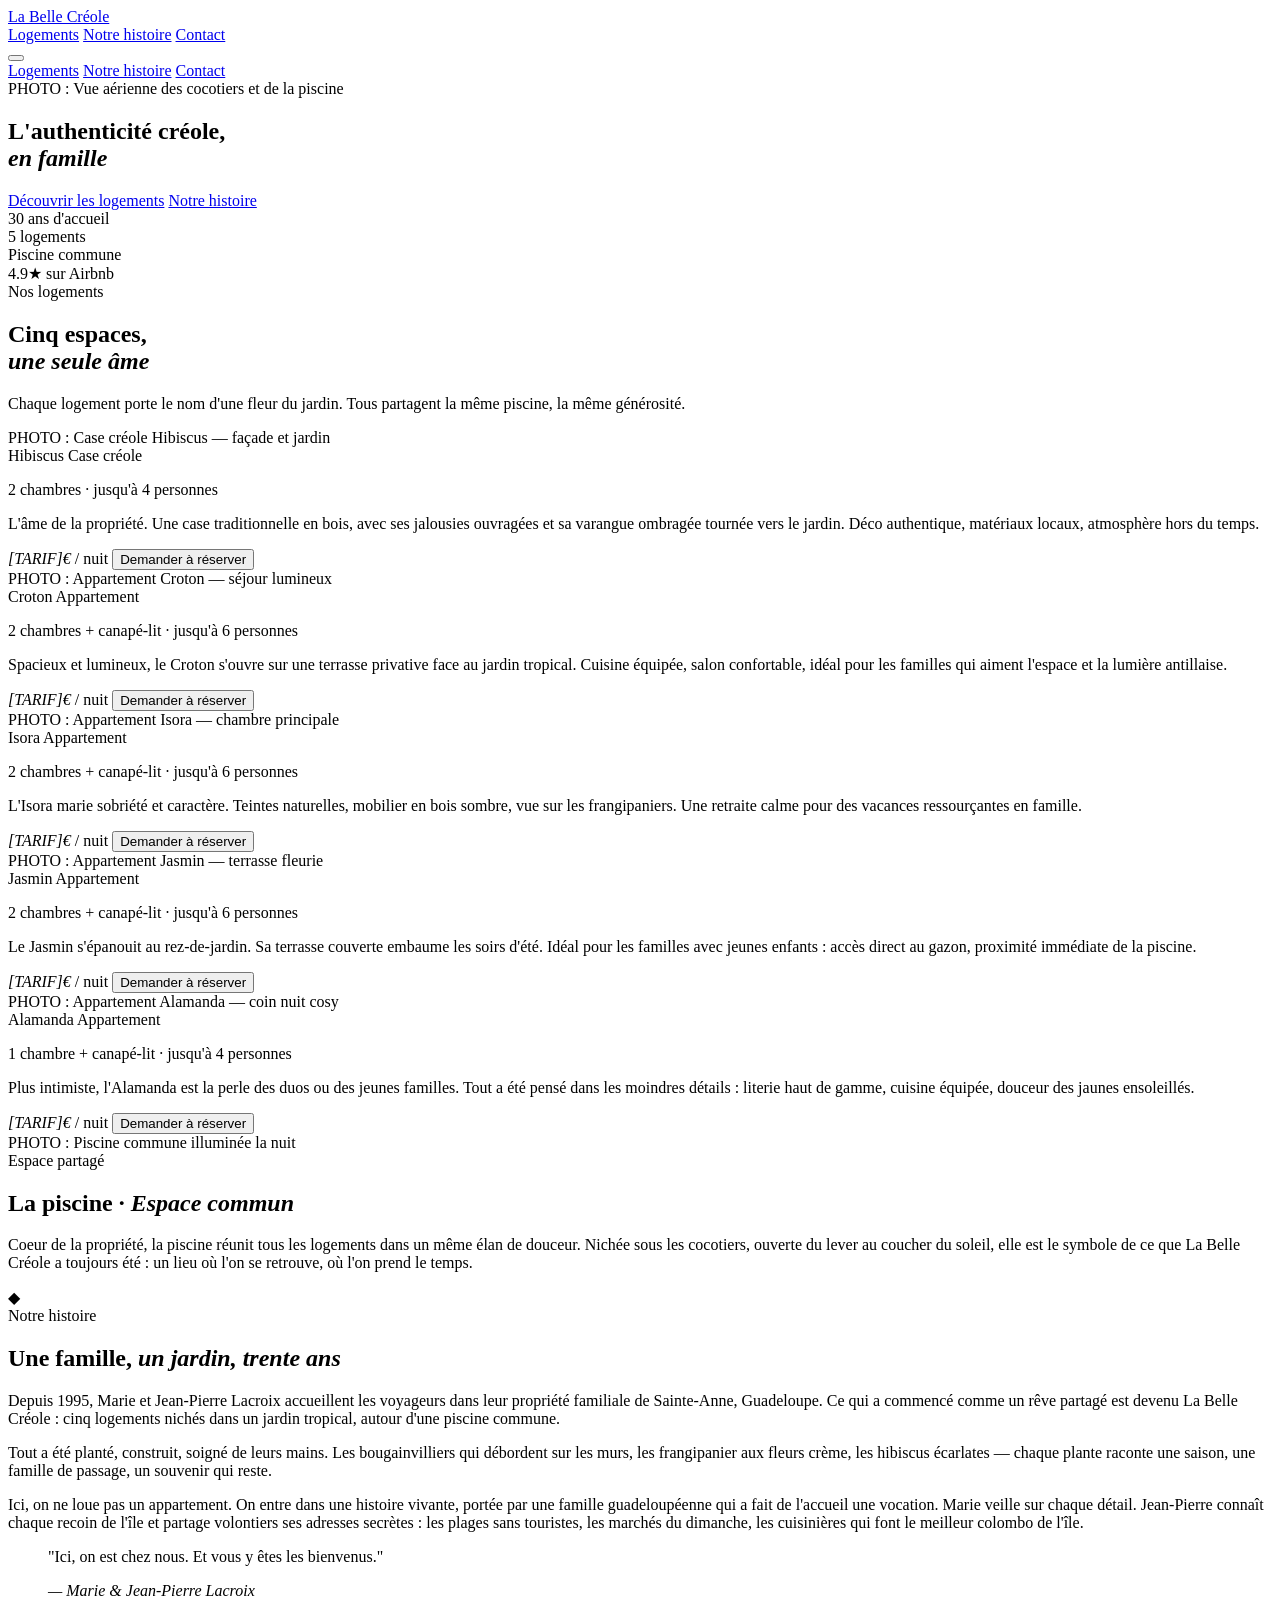
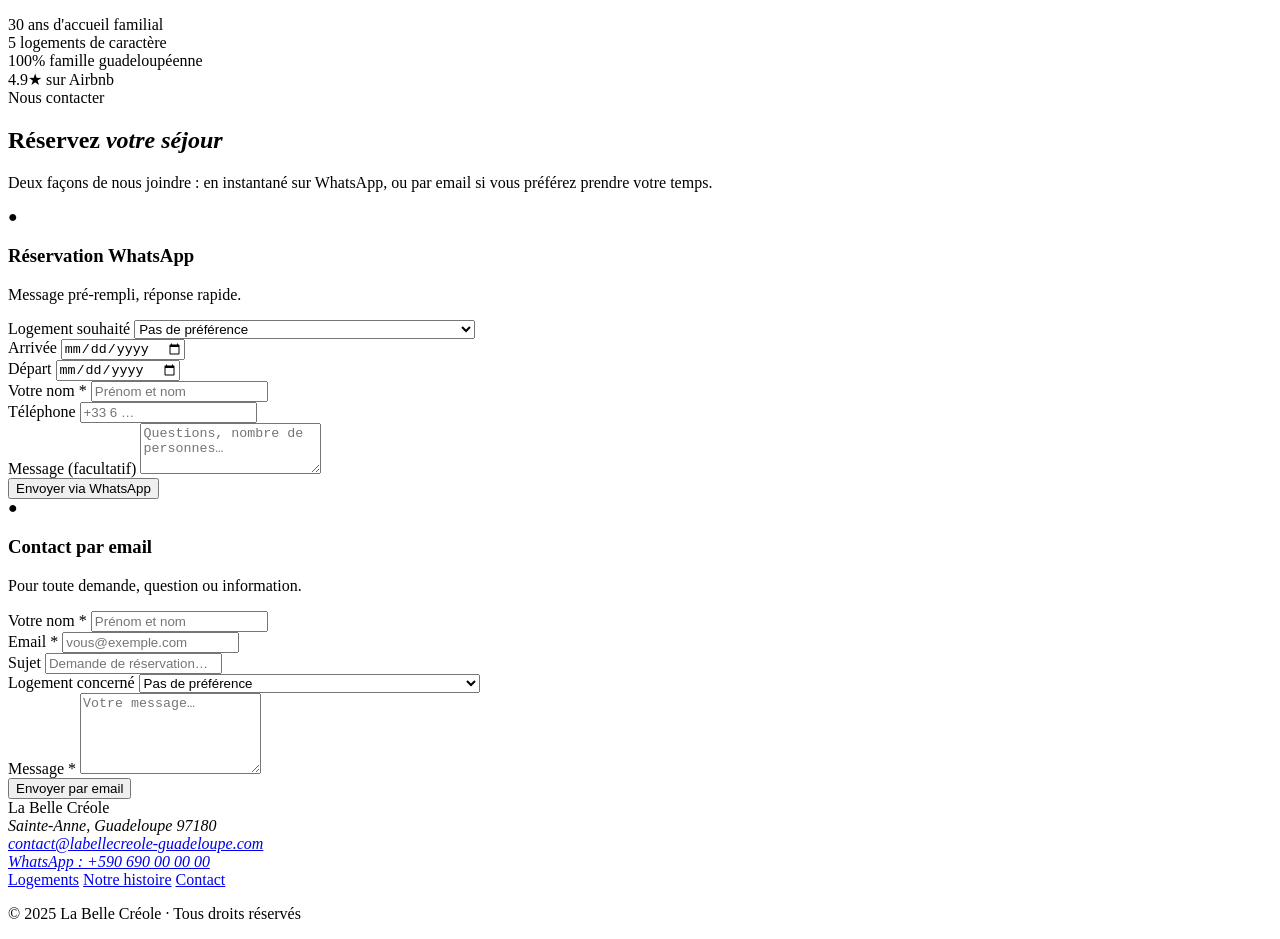
==== proposition-1/index.html @ 33514ba4 "Add base source files and proposition 1 (éditorial photo plein écran) Copies the original La Belle C" ====
<!DOCTYPE html>
<html lang="fr">
<head>
  <meta charset="UTF-8" />
  <meta name="viewport" content="width=device-width, initial-scale=1.0" />
  <title>La Belle Créole — Gîtes de charme à Sainte-Anne, Guadeloupe</title>
  <meta name="description" content="Cinq logements de caractère nichés dans un jardin tropical à Sainte-Anne, Guadeloupe. Piscine commune, accueil familial depuis 1995." />
  <link rel="stylesheet" href="style.css" />
</head>
<body>

  <!-- ═══════════════════════════════════════════
       NAV
  ═══════════════════════════════════════════ -->
  <header class="nav" role="banner">
    <a href="#" class="nav__logo" aria-label="La Belle Créole — Accueil">La Belle Créole</a>
    <nav class="nav__links" aria-label="Navigation principale">
      <a href="#logements">Logements</a>
      <a href="#histoire">Notre histoire</a>
      <a href="#contact">Contact</a>
    </nav>
    <button class="nav__burger" aria-label="Ouvrir le menu" aria-expanded="false" aria-controls="mobile-menu">
      <span></span>
      <span></span>
      <span></span>
    </button>
  </header>

  <div class="mobile-menu" id="mobile-menu" aria-hidden="true">
    <a href="#logements">Logements</a>
    <a href="#histoire">Notre histoire</a>
    <a href="#contact">Contact</a>
  </div>

  <main>

    <!-- ═══════════════════════════════════════════
         HERO
    ═══════════════════════════════════════════ -->
    <section class="hero" aria-label="Introduction">
      <div class="photo-placeholder hero__photo" data-photo="cocotiers-piscine-aerien">
        <span>PHOTO : Vue aérienne des cocotiers et de la piscine</span>
      </div>
      <div class="hero__overlay"></div>
      <div class="hero__content">
        <h1 class="hero__title">L'authenticité créole,<br><em>en famille</em></h1>
        <div class="hero__ctas">
          <a href="#logements" class="btn btn--primary">Découvrir les logements</a>
          <a href="#histoire" class="btn btn--ghost">Notre histoire</a>
        </div>
      </div>
    </section>

    <!-- ═══════════════════════════════════════════
         BANDEAU CHIFFRES
    ═══════════════════════════════════════════ -->
    <section class="bandeau reveal" aria-label="Chiffres clés">
      <div class="bandeau__item">
        <span class="bandeau__number">30 ans</span>
        <span class="bandeau__label">d'accueil</span>
      </div>
      <div class="bandeau__sep" aria-hidden="true"></div>
      <div class="bandeau__item">
        <span class="bandeau__number">5</span>
        <span class="bandeau__label">logements</span>
      </div>
      <div class="bandeau__sep" aria-hidden="true"></div>
      <div class="bandeau__item">
        <span class="bandeau__number">Piscine</span>
        <span class="bandeau__label">commune</span>
      </div>
      <div class="bandeau__sep" aria-hidden="true"></div>
      <div class="bandeau__item">
        <span class="bandeau__number">4.9★</span>
        <span class="bandeau__label">sur Airbnb</span>
      </div>
    </section>

    <!-- ═══════════════════════════════════════════
         LOGEMENTS
    ═══════════════════════════════════════════ -->
    <section id="logements" class="logements" aria-labelledby="logements-title">
      <div class="logements__header reveal">
        <span class="section-label">Nos logements</span>
        <h2 id="logements-title">Cinq espaces,<br><em>une seule âme</em></h2>
        <p class="logements__intro">Chaque logement porte le nom d'une fleur du jardin. Tous partagent la même piscine, la même générosité.</p>
      </div>

      <div class="logements__grid">

        <!-- Row 1 : 2 colonnes -->
        <article class="card card--hibiscus reveal" data-logement="Case créole « Hibiscus »">
          <div class="photo-placeholder card__photo" data-photo="case-creole-hibiscus-exterieur">
            <span>PHOTO : Case créole Hibiscus — façade et jardin</span>
          </div>
          <div class="card__body">
            <div class="card__meta">
              <span class="card__flower">Hibiscus</span>
              <span class="card__type">Case créole</span>
            </div>
            <p class="card__capacity">2 chambres · jusqu'à 4 personnes</p>
            <p class="card__desc">L'âme de la propriété. Une case traditionnelle en bois, avec ses jalousies ouvragées et sa varangue ombragée tournée vers le jardin. Déco authentique, matériaux locaux, atmosphère hors du temps.</p>
            <div class="card__footer">
              <span class="card__price"><em>[TARIF]€</em> / nuit</span>
              <button class="btn btn--accent" data-book="Case créole &laquo; Hibiscus &raquo;">Demander à réserver</button>
            </div>
          </div>
        </article>

        <article class="card card--croton reveal" data-logement="Appartement « Croton »">
          <div class="photo-placeholder card__photo" data-photo="appartement-croton-sejour">
            <span>PHOTO : Appartement Croton — séjour lumineux</span>
          </div>
          <div class="card__body">
            <div class="card__meta">
              <span class="card__flower">Croton</span>
              <span class="card__type">Appartement</span>
            </div>
            <p class="card__capacity">2 chambres + canapé-lit · jusqu'à 6 personnes</p>
            <p class="card__desc">Spacieux et lumineux, le Croton s'ouvre sur une terrasse privative face au jardin tropical. Cuisine équipée, salon confortable, idéal pour les familles qui aiment l'espace et la lumière antillaise.</p>
            <div class="card__footer">
              <span class="card__price"><em>[TARIF]€</em> / nuit</span>
              <button class="btn btn--accent" data-book="Appartement &laquo; Croton &raquo;">Demander à réserver</button>
            </div>
          </div>
        </article>

        <!-- Row 2 : 3 colonnes -->
        <article class="card card--isora reveal" data-logement="Appartement « Isora »">
          <div class="photo-placeholder card__photo" data-photo="appartement-isora-chambre">
            <span>PHOTO : Appartement Isora — chambre principale</span>
          </div>
          <div class="card__body">
            <div class="card__meta">
              <span class="card__flower">Isora</span>
              <span class="card__type">Appartement</span>
            </div>
            <p class="card__capacity">2 chambres + canapé-lit · jusqu'à 6 personnes</p>
            <p class="card__desc">L'Isora marie sobriété et caractère. Teintes naturelles, mobilier en bois sombre, vue sur les frangipaniers. Une retraite calme pour des vacances ressourçantes en famille.</p>
            <div class="card__footer">
              <span class="card__price"><em>[TARIF]€</em> / nuit</span>
              <button class="btn btn--accent" data-book="Appartement &laquo; Isora &raquo;">Demander à réserver</button>
            </div>
          </div>
        </article>

        <article class="card card--jasmin reveal" data-logement="Appartement « Jasmin »">
          <div class="photo-placeholder card__photo" data-photo="appartement-jasmin-terrasse">
            <span>PHOTO : Appartement Jasmin — terrasse fleurie</span>
          </div>
          <div class="card__body">
            <div class="card__meta">
              <span class="card__flower">Jasmin</span>
              <span class="card__type">Appartement</span>
            </div>
            <p class="card__capacity">2 chambres + canapé-lit · jusqu'à 6 personnes</p>
            <p class="card__desc">Le Jasmin s'épanouit au rez-de-jardin. Sa terrasse couverte embaume les soirs d'été. Idéal pour les familles avec jeunes enfants : accès direct au gazon, proximité immédiate de la piscine.</p>
            <div class="card__footer">
              <span class="card__price"><em>[TARIF]€</em> / nuit</span>
              <button class="btn btn--accent" data-book="Appartement &laquo; Jasmin &raquo;">Demander à réserver</button>
            </div>
          </div>
        </article>

        <article class="card card--alamanda reveal" data-logement="Appartement « Alamanda »">
          <div class="photo-placeholder card__photo" data-photo="appartement-alamanda-coin-nuit">
            <span>PHOTO : Appartement Alamanda — coin nuit cosy</span>
          </div>
          <div class="card__body">
            <div class="card__meta">
              <span class="card__flower">Alamanda</span>
              <span class="card__type">Appartement</span>
            </div>
            <p class="card__capacity">1 chambre + canapé-lit · jusqu'à 4 personnes</p>
            <p class="card__desc">Plus intimiste, l'Alamanda est la perle des duos ou des jeunes familles. Tout a été pensé dans les moindres détails : literie haut de gamme, cuisine équipée, douceur des jaunes ensoleillés.</p>
            <div class="card__footer">
              <span class="card__price"><em>[TARIF]€</em> / nuit</span>
              <button class="btn btn--accent" data-book="Appartement &laquo; Alamanda &raquo;">Demander à réserver</button>
            </div>
          </div>
        </article>

      </div>
    </section>

    <!-- ═══════════════════════════════════════════
         PISCINE BANNER
    ═══════════════════════════════════════════ -->
    <section class="piscine reveal" aria-labelledby="piscine-title">
      <div class="photo-placeholder piscine__photo" data-photo="piscine-commune-nuit">
        <span>PHOTO : Piscine commune illuminée la nuit</span>
      </div>
      <div class="piscine__overlay"></div>
      <div class="piscine__content">
        <span class="section-label section-label--light">Espace partagé</span>
        <h2 id="piscine-title">La piscine · <em>Espace commun</em></h2>
        <p>Coeur de la propriété, la piscine réunit tous les logements dans un même élan de douceur. Nichée sous les cocotiers, ouverte du lever au coucher du soleil, elle est le symbole de ce que La Belle Créole a toujours été : un lieu où l'on se retrouve, où l'on prend le temps.</p>
      </div>
    </section>

    <!-- ═══════════════════════════════════════════
         NOTRE HISTOIRE
    ═══════════════════════════════════════════ -->
    <section id="histoire" class="histoire" aria-labelledby="histoire-title">
      <div class="histoire__inner">
        <div class="histoire__ornament reveal" aria-hidden="true">◆</div>
        <div class="histoire__text reveal">
          <span class="section-label">Notre histoire</span>
          <h2 id="histoire-title">Une famille, <em>un jardin, trente ans</em></h2>
          <p>Depuis 1995, Marie et Jean-Pierre Lacroix accueillent les voyageurs dans leur propriété familiale de Sainte-Anne, Guadeloupe. Ce qui a commencé comme un rêve partagé est devenu La Belle Créole : cinq logements nichés dans un jardin tropical, autour d'une piscine commune.</p>
          <p>Tout a été planté, construit, soigné de leurs mains. Les bougainvilliers qui débordent sur les murs, les frangipanier aux fleurs crème, les hibiscus écarlates — chaque plante raconte une saison, une famille de passage, un souvenir qui reste.</p>
          <p>Ici, on ne loue pas un appartement. On entre dans une histoire vivante, portée par une famille guadeloupéenne qui a fait de l'accueil une vocation. Marie veille sur chaque détail. Jean-Pierre connaît chaque recoin de l'île et partage volontiers ses adresses secrètes : les plages sans touristes, les marchés du dimanche, les cuisinières qui font le meilleur colombo de l'île.</p>
          <blockquote class="histoire__quote">
            <p>"Ici, on est chez nous. Et vous y êtes les bienvenus."</p>
            <cite>— Marie &amp; Jean-Pierre Lacroix</cite>
          </blockquote>
        </div>
      </div>
    </section>

    <!-- ═══════════════════════════════════════════
         VALEURS
    ═══════════════════════════════════════════ -->
    <section class="valeurs reveal" aria-label="Nos engagements">
      <div class="valeurs__grid">
        <div class="valeurs__item">
          <span class="valeurs__number">30 ans</span>
          <span class="valeurs__label">d'accueil familial</span>
        </div>
        <div class="valeurs__item">
          <span class="valeurs__number">5</span>
          <span class="valeurs__label">logements de caractère</span>
        </div>
        <div class="valeurs__item">
          <span class="valeurs__number">100%</span>
          <span class="valeurs__label">famille guadeloupéenne</span>
        </div>
        <div class="valeurs__item">
          <span class="valeurs__number">4.9★</span>
          <span class="valeurs__label">sur Airbnb</span>
        </div>
      </div>
    </section>

    <!-- ═══════════════════════════════════════════
         CONTACT
    ═══════════════════════════════════════════ -->
    <section id="contact" class="contact" aria-labelledby="contact-title">
      <div class="contact__header reveal">
        <span class="section-label">Nous contacter</span>
        <h2 id="contact-title">Réservez <em>votre séjour</em></h2>
        <p>Deux façons de nous joindre : en instantané sur WhatsApp, ou par email si vous préférez prendre votre temps.</p>
      </div>

      <div class="contact__columns">

        <!-- WHATSAPP FORM -->
        <div class="contact__col reveal">
          <div class="form-block">
            <div class="form-block__head">
              <span class="form-block__icon" aria-hidden="true">●</span>
              <h3>Réservation WhatsApp</h3>
              <p>Message pré-rempli, réponse rapide.</p>
            </div>
            <form class="form form--whatsapp" id="form-whatsapp" novalidate>
              <div class="form__field">
                <label for="wa-logement">Logement souhaité</label>
                <select id="wa-logement" name="logement">
                  <option value="">Pas de préférence</option>
                  <option value="Case créole « Hibiscus »">Case créole « Hibiscus » — 2 chambres</option>
                  <option value="Appartement « Croton »">Appartement « Croton » — 2 chambres + canapé-lit</option>
                  <option value="Appartement « Isora »">Appartement « Isora » — 2 chambres + canapé-lit</option>
                  <option value="Appartement « Jasmin »">Appartement « Jasmin » — 2 chambres + canapé-lit</option>
                  <option value="Appartement « Alamanda »">Appartement « Alamanda » — 1 chambre + canapé-lit</option>
                </select>
              </div>
              <div class="form__row">
                <div class="form__field">
                  <label for="wa-arrival">Arrivée</label>
                  <input type="date" id="wa-arrival" name="arrival" />
                </div>
                <div class="form__field">
                  <label for="wa-departure">Départ</label>
                  <input type="date" id="wa-departure" name="departure" />
                </div>
              </div>
              <div class="form__field">
                <label for="wa-name">Votre nom <span aria-hidden="true">*</span></label>
                <input type="text" id="wa-name" name="name" placeholder="Prénom et nom" required autocomplete="name" />
              </div>
              <div class="form__field">
                <label for="wa-phone">Téléphone</label>
                <input type="tel" id="wa-phone" name="phone" placeholder="+33 6 …" autocomplete="tel" />
              </div>
              <div class="form__field">
                <label for="wa-message">Message (facultatif)</label>
                <textarea id="wa-message" name="message" rows="3" placeholder="Questions, nombre de personnes…"></textarea>
              </div>
              <button type="submit" class="btn btn--primary btn--full">Envoyer via WhatsApp</button>
            </form>
          </div>
        </div>

        <!-- EMAIL FORM -->
        <div class="contact__col reveal">
          <div class="form-block">
            <div class="form-block__head">
              <span class="form-block__icon form-block__icon--or" aria-hidden="true">●</span>
              <h3>Contact par email</h3>
              <p>Pour toute demande, question ou information.</p>
            </div>
            <form class="form form--email" id="form-email" novalidate>
              <div class="form__field">
                <label for="em-name">Votre nom <span aria-hidden="true">*</span></label>
                <input type="text" id="em-name" name="name" placeholder="Prénom et nom" required autocomplete="name" />
              </div>
              <div class="form__field">
                <label for="em-email">Email <span aria-hidden="true">*</span></label>
                <input type="email" id="em-email" name="email" placeholder="vous@exemple.com" required autocomplete="email" />
              </div>
              <div class="form__field">
                <label for="em-subject">Sujet</label>
                <input type="text" id="em-subject" name="subject" placeholder="Demande de réservation…" />
              </div>
              <div class="form__field">
                <label for="em-logement">Logement concerné</label>
                <select id="em-logement" name="logement">
                  <option value="">Pas de préférence</option>
                  <option value="Case créole « Hibiscus »">Case créole « Hibiscus » — 2 chambres</option>
                  <option value="Appartement « Croton »">Appartement « Croton » — 2 chambres + canapé-lit</option>
                  <option value="Appartement « Isora »">Appartement « Isora » — 2 chambres + canapé-lit</option>
                  <option value="Appartement « Jasmin »">Appartement « Jasmin » — 2 chambres + canapé-lit</option>
                  <option value="Appartement « Alamanda »">Appartement « Alamanda » — 1 chambre + canapé-lit</option>
                </select>
              </div>
              <div class="form__field">
                <label for="em-message">Message <span aria-hidden="true">*</span></label>
                <textarea id="em-message" name="message" rows="5" placeholder="Votre message…" required></textarea>
              </div>
              <button type="submit" class="btn btn--secondary btn--full">Envoyer par email</button>
            </form>
          </div>
        </div>

      </div>
    </section>

  </main>

  <!-- ═══════════════════════════════════════════
       FOOTER
  ═══════════════════════════════════════════ -->
  <footer class="footer" role="contentinfo">
    <div class="footer__inner">
      <div class="footer__brand">
        <span class="footer__logo">La Belle Créole</span>
        <address class="footer__address">
          Sainte-Anne, Guadeloupe 97180<br>
          <a href="mailto:contact@labellecreole-guadeloupe.com">contact@labellecreole-guadeloupe.com</a><br>
          <a href="https://wa.me/590690000000">WhatsApp : +590 690 00 00 00</a>
        </address>
      </div>
      <nav class="footer__nav" aria-label="Navigation pied de page">
        <a href="#logements">Logements</a>
        <a href="#histoire">Notre histoire</a>
        <a href="#contact">Contact</a>
      </nav>
      <p class="footer__copy">&copy; 2025 La Belle Créole · Tous droits réservés</p>
    </div>
  </footer>

  <script src="script.js"></script>
</body>
</html>
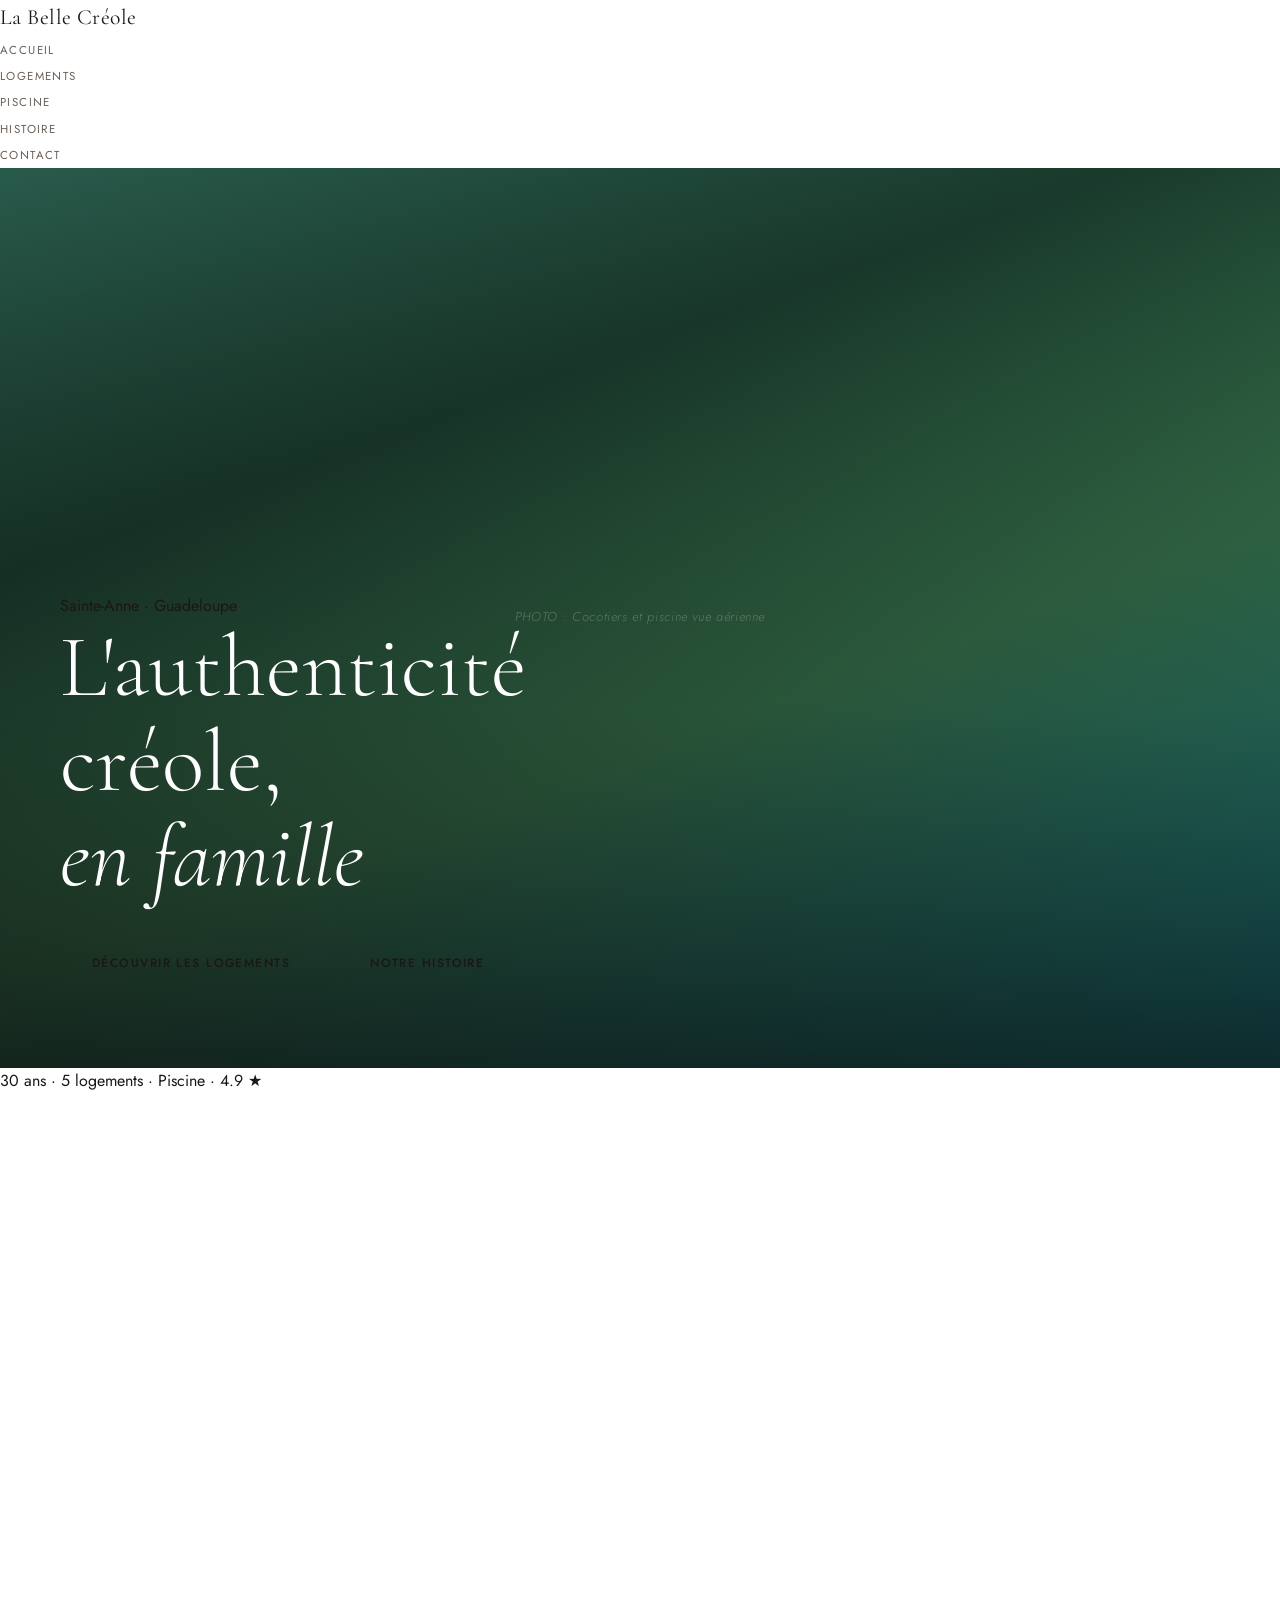
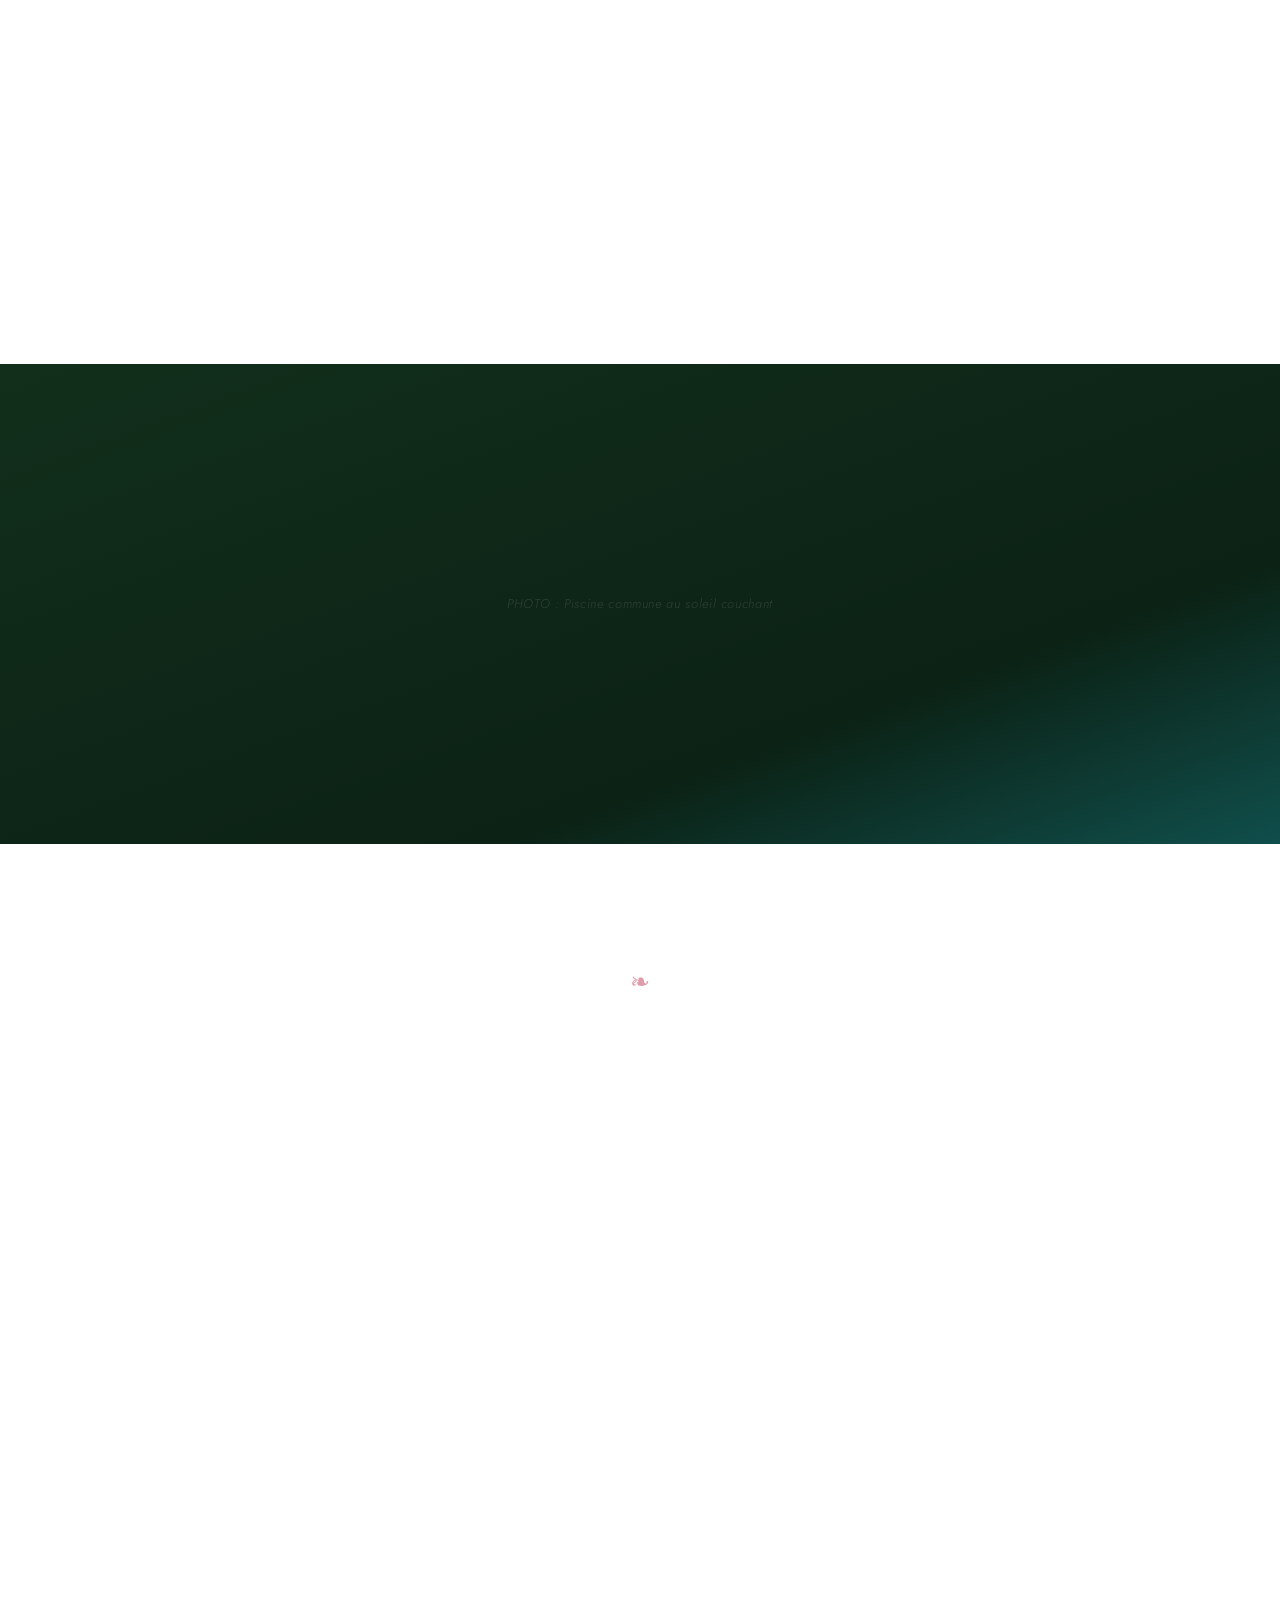
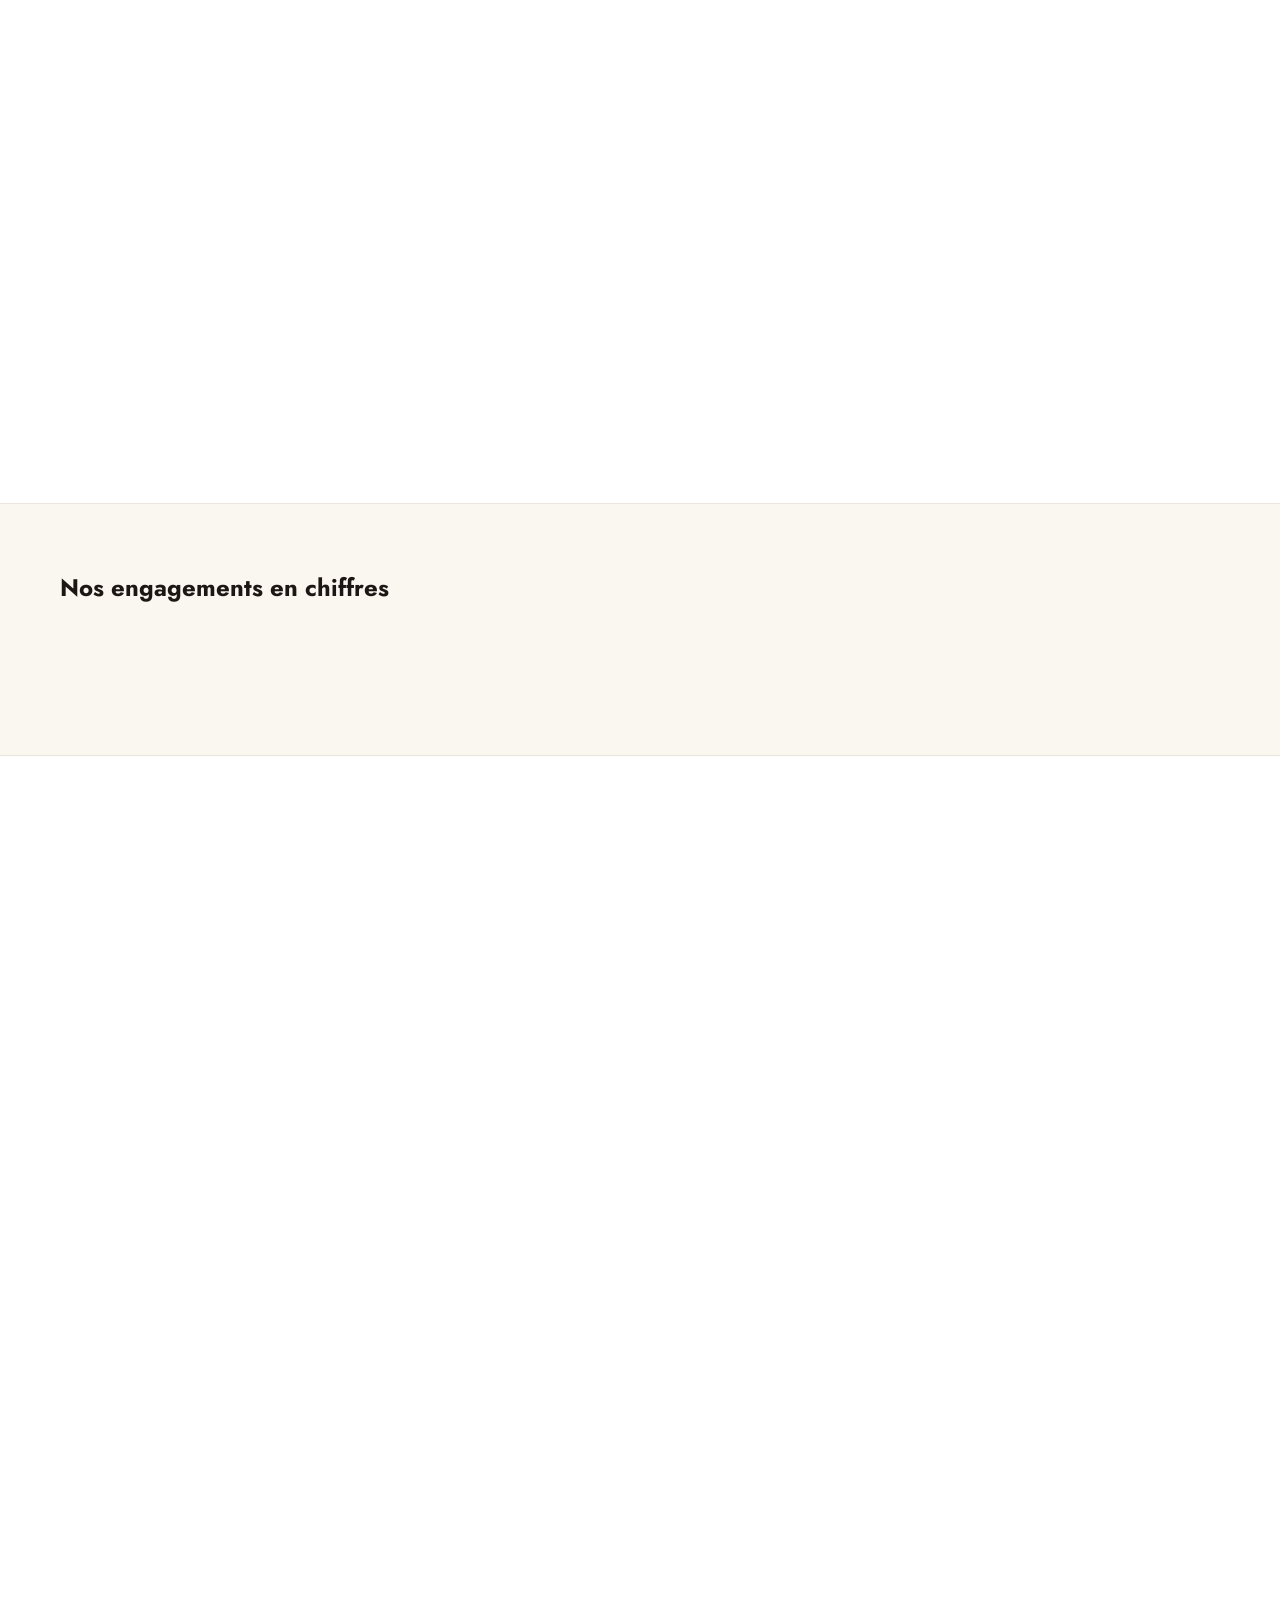
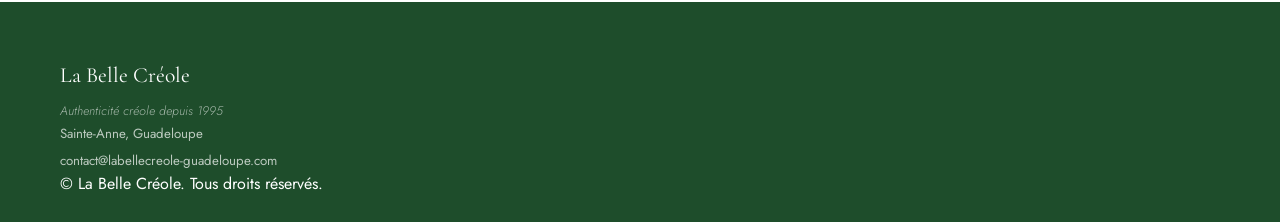
==== commit 87d0b955: "Add propositions 2 and 3 — mosaïque botanique & storytelling immersif Proposition 2: botanical grid " ====
--- a/proposition-1/index.html
+++ b/proposition-1/index.html
@@ -3,369 +3,332 @@
 <head>
   <meta charset="UTF-8" />
   <meta name="viewport" content="width=device-width, initial-scale=1.0" />
-  <title>La Belle Créole — Gîtes de charme à Sainte-Anne, Guadeloupe</title>
-  <meta name="description" content="Cinq logements de caractère nichés dans un jardin tropical à Sainte-Anne, Guadeloupe. Piscine commune, accueil familial depuis 1995." />
+  <title>La Belle Créole — Gîtes à Sainte-Anne, Guadeloupe</title>
+  <meta name="description" content="Depuis 1995, La Belle Créole accueille les voyageurs dans 5 logements authentiques nichés entre mer et forêt tropicale à Sainte-Anne, Guadeloupe." />
   <link rel="stylesheet" href="style.css" />
 </head>
 <body>
 
-  <!-- ═══════════════════════════════════════════
-       NAV
-  ═══════════════════════════════════════════ -->
-  <header class="nav" role="banner">
-    <a href="#" class="nav__logo" aria-label="La Belle Créole — Accueil">La Belle Créole</a>
-    <nav class="nav__links" aria-label="Navigation principale">
-      <a href="#logements">Logements</a>
-      <a href="#histoire">Notre histoire</a>
-      <a href="#contact">Contact</a>
+  <!-- ═══════════════════════ NAV ═══════════════════════ -->
+  <header class="nav-header" id="nav-header">
+    <nav class="nav-inner" aria-label="Navigation principale">
+      <a href="#accueil" class="nav-logo">La Belle Créole</a>
+      <button class="burger" id="burger" aria-label="Ouvrir le menu" aria-expanded="false" aria-controls="nav-menu">
+        <span></span>
+        <span></span>
+        <span></span>
+      </button>
+      <ul class="nav-menu" id="nav-menu" role="list">
+        <li><a href="#accueil" class="nav-link">Accueil</a></li>
+        <li><a href="#logements" class="nav-link">Logements</a></li>
+        <li><a href="#piscine" class="nav-link">Piscine</a></li>
+        <li><a href="#histoire" class="nav-link">Histoire</a></li>
+        <li><a href="#contact" class="nav-link">Contact</a></li>
+      </ul>
     </nav>
-    <button class="nav__burger" aria-label="Ouvrir le menu" aria-expanded="false" aria-controls="mobile-menu">
-      <span></span>
-      <span></span>
-      <span></span>
-    </button>
   </header>
 
-  <div class="mobile-menu" id="mobile-menu" aria-hidden="true">
-    <a href="#logements">Logements</a>
-    <a href="#histoire">Notre histoire</a>
-    <a href="#contact">Contact</a>
-  </div>
-
   <main>
 
-    <!-- ═══════════════════════════════════════════
-         HERO
-    ═══════════════════════════════════════════ -->
-    <section class="hero" aria-label="Introduction">
-      <div class="photo-placeholder hero__photo" data-photo="cocotiers-piscine-aerien">
-        <span>PHOTO : Vue aérienne des cocotiers et de la piscine</span>
-      </div>
-      <div class="hero__overlay"></div>
-      <div class="hero__content">
-        <h1 class="hero__title">L'authenticité créole,<br><em>en famille</em></h1>
-        <div class="hero__ctas">
-          <a href="#logements" class="btn btn--primary">Découvrir les logements</a>
-          <a href="#histoire" class="btn btn--ghost">Notre histoire</a>
-        </div>
-      </div>
-    </section>
-
-    <!-- ═══════════════════════════════════════════
-         BANDEAU CHIFFRES
-    ═══════════════════════════════════════════ -->
-    <section class="bandeau reveal" aria-label="Chiffres clés">
-      <div class="bandeau__item">
-        <span class="bandeau__number">30 ans</span>
-        <span class="bandeau__label">d'accueil</span>
-      </div>
-      <div class="bandeau__sep" aria-hidden="true"></div>
-      <div class="bandeau__item">
-        <span class="bandeau__number">5</span>
-        <span class="bandeau__label">logements</span>
-      </div>
-      <div class="bandeau__sep" aria-hidden="true"></div>
-      <div class="bandeau__item">
-        <span class="bandeau__number">Piscine</span>
-        <span class="bandeau__label">commune</span>
-      </div>
-      <div class="bandeau__sep" aria-hidden="true"></div>
-      <div class="bandeau__item">
-        <span class="bandeau__number">4.9★</span>
-        <span class="bandeau__label">sur Airbnb</span>
-      </div>
-    </section>
-
-    <!-- ═══════════════════════════════════════════
-         LOGEMENTS
-    ═══════════════════════════════════════════ -->
-    <section id="logements" class="logements" aria-labelledby="logements-title">
-      <div class="logements__header reveal">
-        <span class="section-label">Nos logements</span>
-        <h2 id="logements-title">Cinq espaces,<br><em>une seule âme</em></h2>
-        <p class="logements__intro">Chaque logement porte le nom d'une fleur du jardin. Tous partagent la même piscine, la même générosité.</p>
-      </div>
-
-      <div class="logements__grid">
-
-        <!-- Row 1 : 2 colonnes -->
-        <article class="card card--hibiscus reveal" data-logement="Case créole « Hibiscus »">
-          <div class="photo-placeholder card__photo" data-photo="case-creole-hibiscus-exterieur">
-            <span>PHOTO : Case créole Hibiscus — façade et jardin</span>
-          </div>
-          <div class="card__body">
-            <div class="card__meta">
-              <span class="card__flower">Hibiscus</span>
-              <span class="card__type">Case créole</span>
-            </div>
-            <p class="card__capacity">2 chambres · jusqu'à 4 personnes</p>
-            <p class="card__desc">L'âme de la propriété. Une case traditionnelle en bois, avec ses jalousies ouvragées et sa varangue ombragée tournée vers le jardin. Déco authentique, matériaux locaux, atmosphère hors du temps.</p>
-            <div class="card__footer">
-              <span class="card__price"><em>[TARIF]€</em> / nuit</span>
-              <button class="btn btn--accent" data-book="Case créole &laquo; Hibiscus &raquo;">Demander à réserver</button>
-            </div>
-          </div>
-        </article>
-
-        <article class="card card--croton reveal" data-logement="Appartement « Croton »">
-          <div class="photo-placeholder card__photo" data-photo="appartement-croton-sejour">
-            <span>PHOTO : Appartement Croton — séjour lumineux</span>
-          </div>
-          <div class="card__body">
-            <div class="card__meta">
-              <span class="card__flower">Croton</span>
-              <span class="card__type">Appartement</span>
-            </div>
-            <p class="card__capacity">2 chambres + canapé-lit · jusqu'à 6 personnes</p>
-            <p class="card__desc">Spacieux et lumineux, le Croton s'ouvre sur une terrasse privative face au jardin tropical. Cuisine équipée, salon confortable, idéal pour les familles qui aiment l'espace et la lumière antillaise.</p>
-            <div class="card__footer">
-              <span class="card__price"><em>[TARIF]€</em> / nuit</span>
-              <button class="btn btn--accent" data-book="Appartement &laquo; Croton &raquo;">Demander à réserver</button>
-            </div>
-          </div>
-        </article>
-
-        <!-- Row 2 : 3 colonnes -->
-        <article class="card card--isora reveal" data-logement="Appartement « Isora »">
-          <div class="photo-placeholder card__photo" data-photo="appartement-isora-chambre">
-            <span>PHOTO : Appartement Isora — chambre principale</span>
-          </div>
-          <div class="card__body">
-            <div class="card__meta">
-              <span class="card__flower">Isora</span>
-              <span class="card__type">Appartement</span>
-            </div>
-            <p class="card__capacity">2 chambres + canapé-lit · jusqu'à 6 personnes</p>
-            <p class="card__desc">L'Isora marie sobriété et caractère. Teintes naturelles, mobilier en bois sombre, vue sur les frangipaniers. Une retraite calme pour des vacances ressourçantes en famille.</p>
-            <div class="card__footer">
-              <span class="card__price"><em>[TARIF]€</em> / nuit</span>
-              <button class="btn btn--accent" data-book="Appartement &laquo; Isora &raquo;">Demander à réserver</button>
-            </div>
-          </div>
-        </article>
-
-        <article class="card card--jasmin reveal" data-logement="Appartement « Jasmin »">
-          <div class="photo-placeholder card__photo" data-photo="appartement-jasmin-terrasse">
-            <span>PHOTO : Appartement Jasmin — terrasse fleurie</span>
-          </div>
-          <div class="card__body">
-            <div class="card__meta">
-              <span class="card__flower">Jasmin</span>
-              <span class="card__type">Appartement</span>
-            </div>
-            <p class="card__capacity">2 chambres + canapé-lit · jusqu'à 6 personnes</p>
-            <p class="card__desc">Le Jasmin s'épanouit au rez-de-jardin. Sa terrasse couverte embaume les soirs d'été. Idéal pour les familles avec jeunes enfants : accès direct au gazon, proximité immédiate de la piscine.</p>
-            <div class="card__footer">
-              <span class="card__price"><em>[TARIF]€</em> / nuit</span>
-              <button class="btn btn--accent" data-book="Appartement &laquo; Jasmin &raquo;">Demander à réserver</button>
-            </div>
-          </div>
-        </article>
-
-        <article class="card card--alamanda reveal" data-logement="Appartement « Alamanda »">
-          <div class="photo-placeholder card__photo" data-photo="appartement-alamanda-coin-nuit">
-            <span>PHOTO : Appartement Alamanda — coin nuit cosy</span>
-          </div>
-          <div class="card__body">
-            <div class="card__meta">
-              <span class="card__flower">Alamanda</span>
-              <span class="card__type">Appartement</span>
-            </div>
-            <p class="card__capacity">1 chambre + canapé-lit · jusqu'à 4 personnes</p>
-            <p class="card__desc">Plus intimiste, l'Alamanda est la perle des duos ou des jeunes familles. Tout a été pensé dans les moindres détails : literie haut de gamme, cuisine équipée, douceur des jaunes ensoleillés.</p>
-            <div class="card__footer">
-              <span class="card__price"><em>[TARIF]€</em> / nuit</span>
-              <button class="btn btn--accent" data-book="Appartement &laquo; Alamanda &raquo;">Demander à réserver</button>
-            </div>
-          </div>
-        </article>
-
-      </div>
-    </section>
-
-    <!-- ═══════════════════════════════════════════
-         PISCINE BANNER
-    ═══════════════════════════════════════════ -->
-    <section class="piscine reveal" aria-labelledby="piscine-title">
-      <div class="photo-placeholder piscine__photo" data-photo="piscine-commune-nuit">
-        <span>PHOTO : Piscine commune illuminée la nuit</span>
-      </div>
-      <div class="piscine__overlay"></div>
-      <div class="piscine__content">
-        <span class="section-label section-label--light">Espace partagé</span>
-        <h2 id="piscine-title">La piscine · <em>Espace commun</em></h2>
-        <p>Coeur de la propriété, la piscine réunit tous les logements dans un même élan de douceur. Nichée sous les cocotiers, ouverte du lever au coucher du soleil, elle est le symbole de ce que La Belle Créole a toujours été : un lieu où l'on se retrouve, où l'on prend le temps.</p>
-      </div>
-    </section>
-
-    <!-- ═══════════════════════════════════════════
-         NOTRE HISTOIRE
-    ═══════════════════════════════════════════ -->
-    <section id="histoire" class="histoire" aria-labelledby="histoire-title">
-      <div class="histoire__inner">
-        <div class="histoire__ornament reveal" aria-hidden="true">◆</div>
-        <div class="histoire__text reveal">
-          <span class="section-label">Notre histoire</span>
-          <h2 id="histoire-title">Une famille, <em>un jardin, trente ans</em></h2>
-          <p>Depuis 1995, Marie et Jean-Pierre Lacroix accueillent les voyageurs dans leur propriété familiale de Sainte-Anne, Guadeloupe. Ce qui a commencé comme un rêve partagé est devenu La Belle Créole : cinq logements nichés dans un jardin tropical, autour d'une piscine commune.</p>
-          <p>Tout a été planté, construit, soigné de leurs mains. Les bougainvilliers qui débordent sur les murs, les frangipanier aux fleurs crème, les hibiscus écarlates — chaque plante raconte une saison, une famille de passage, un souvenir qui reste.</p>
-          <p>Ici, on ne loue pas un appartement. On entre dans une histoire vivante, portée par une famille guadeloupéenne qui a fait de l'accueil une vocation. Marie veille sur chaque détail. Jean-Pierre connaît chaque recoin de l'île et partage volontiers ses adresses secrètes : les plages sans touristes, les marchés du dimanche, les cuisinières qui font le meilleur colombo de l'île.</p>
-          <blockquote class="histoire__quote">
-            <p>"Ici, on est chez nous. Et vous y êtes les bienvenus."</p>
-            <cite>— Marie &amp; Jean-Pierre Lacroix</cite>
+    <!-- ═══════════════════════ HERO ═══════════════════════ -->
+    <section class="hero" id="accueil" aria-label="Accueil">
+      <div class="photo-placeholder hero-photo" data-photo="cocotiers-piscine-vue-aerienne">
+        <span>PHOTO : Cocotiers et piscine vue aérienne</span>
+      </div>
+      <div class="hero-overlay" aria-hidden="true"></div>
+      <div class="hero-content">
+        <p class="hero-surtitre">Sainte-Anne · Guadeloupe</p>
+        <h1 class="hero-title">L'authenticité créole,<br /><em>en famille</em></h1>
+        <div class="hero-ctas">
+          <a href="#logements" class="btn btn-hibiscus">Découvrir les logements</a>
+          <a href="#histoire" class="btn btn-outline">Notre histoire</a>
+        </div>
+      </div>
+    </section>
+
+    <!-- ═══════════════════════ BANDEAU CHIFFRES ═══════════════════════ -->
+    <section class="bandeau" aria-label="Chiffres clés">
+      <div class="bandeau-inner">
+        <span class="bandeau-item">30 ans</span>
+        <span class="bandeau-sep" aria-hidden="true">·</span>
+        <span class="bandeau-item">5 logements</span>
+        <span class="bandeau-sep" aria-hidden="true">·</span>
+        <span class="bandeau-item">Piscine</span>
+        <span class="bandeau-sep" aria-hidden="true">·</span>
+        <span class="bandeau-item">4.9 <span class="star" aria-label="étoiles sur cinq">★</span></span>
+      </div>
+    </section>
+
+    <!-- ═══════════════════════ LOGEMENTS ═══════════════════════ -->
+    <section class="logements" id="logements" aria-labelledby="logements-titre">
+      <div class="container">
+        <div class="section-header reveal">
+          <p class="label-jost">Nos logements</p>
+          <h2 id="logements-titre" class="section-title">Cinq havres de paix,<br /><em>chacun avec son caractère</em></h2>
+        </div>
+
+        <div class="logements-grid">
+
+          <!-- Hibiscus -->
+          <article class="logement-card reveal" data-accent="hibiscus" data-logement="Hibiscus">
+            <div class="card-photo photo-placeholder" data-photo="case-creole-hibiscus-facade">
+              <span>PHOTO : Case créole Hibiscus — façade et galerie</span>
+            </div>
+            <div class="card-body">
+              <h3 class="card-name">Case créole <em>«&nbsp;Hibiscus&nbsp;»</em></h3>
+              <p class="card-desc">Case créole traditionnelle au charme authentique, avec galerie couverte et jardin privatif fleuri.</p>
+              <p class="card-capacity">2 chambres</p>
+              <p class="card-price"><span class="price-amount">[TARIF]</span> <span class="price-unit">€ / nuit</span></p>
+              <button class="btn btn-reserver" data-logement="Hibiscus">Demander à réserver</button>
+            </div>
+          </article>
+
+          <!-- Croton -->
+          <article class="logement-card reveal" data-accent="turquoise" data-logement="Croton">
+            <div class="card-photo photo-placeholder" data-photo="appartement-croton-salon-lumineux">
+              <span>PHOTO : Appartement Croton — salon lumineux</span>
+            </div>
+            <div class="card-body">
+              <h3 class="card-name">Appartement <em>«&nbsp;Croton&nbsp;»</em></h3>
+              <p class="card-desc">Lumineux et coloré comme la plante qui lui prête son nom, avec vue sur le jardin tropical.</p>
+              <p class="card-capacity">2 chambres + canapé-lit</p>
+              <p class="card-price"><span class="price-amount">[TARIF]</span> <span class="price-unit">€ / nuit</span></p>
+              <button class="btn btn-reserver" data-logement="Croton">Demander à réserver</button>
+            </div>
+          </article>
+
+          <!-- Isora -->
+          <article class="logement-card reveal" data-accent="vert" data-logement="Isora">
+            <div class="card-photo photo-placeholder" data-photo="appartement-isora-terrasse-ombragee">
+              <span>PHOTO : Appartement Isora — terrasse ombragée</span>
+            </div>
+            <div class="card-body">
+              <h3 class="card-name">Appartement <em>«&nbsp;Isora&nbsp;»</em></h3>
+              <p class="card-desc">Niché dans la verdure, cet appartement offre une terrasse ombragée idéale pour les matinées tropicales.</p>
+              <p class="card-capacity">2 chambres + canapé-lit</p>
+              <p class="card-price"><span class="price-amount">[TARIF]</span> <span class="price-unit">€ / nuit</span></p>
+              <button class="btn btn-reserver" data-logement="Isora">Demander à réserver</button>
+            </div>
+          </article>
+
+          <!-- Jasmin -->
+          <article class="logement-card reveal" data-accent="gris" data-logement="Jasmin">
+            <div class="card-photo photo-placeholder" data-photo="appartement-jasmin-chambre-principale">
+              <span>PHOTO : Appartement Jasmin — chambre principale</span>
+            </div>
+            <div class="card-body">
+              <h3 class="card-name">Appartement <em>«&nbsp;Jasmin&nbsp;»</em></h3>
+              <p class="card-desc">Élégant et parfumé, avec finitions soignées et décoration inspirée des arts créoles.</p>
+              <p class="card-capacity">2 chambres + canapé-lit</p>
+              <p class="card-price"><span class="price-amount">[TARIF]</span> <span class="price-unit">€ / nuit</span></p>
+              <button class="btn btn-reserver" data-logement="Jasmin">Demander à réserver</button>
+            </div>
+          </article>
+
+          <!-- Alamanda -->
+          <article class="logement-card reveal" data-accent="or" data-logement="Alamanda">
+            <div class="card-photo photo-placeholder" data-photo="appartement-alamanda-vue-jardin-fleuri">
+              <span>PHOTO : Appartement Alamanda — vue jardin fleuri</span>
+            </div>
+            <div class="card-body">
+              <h3 class="card-name">Appartement <em>«&nbsp;Alamanda&nbsp;»</em></h3>
+              <p class="card-desc">Cosy et intime, parfait pour un couple ou une petite famille, baigné d'une lumière dorée.</p>
+              <p class="card-capacity">1 chambre + canapé-lit</p>
+              <p class="card-price"><span class="price-amount">[TARIF]</span> <span class="price-unit">€ / nuit</span></p>
+              <button class="btn btn-reserver" data-logement="Alamanda">Demander à réserver</button>
+            </div>
+          </article>
+
+        </div>
+      </div>
+    </section>
+
+    <!-- ═══════════════════════ PISCINE BANNER ═══════════════════════ -->
+    <section class="piscine-banner" id="piscine" aria-labelledby="piscine-titre">
+      <div class="photo-placeholder piscine-photo" data-photo="piscine-commune-soleil">
+        <span>PHOTO : Piscine commune au soleil couchant</span>
+      </div>
+      <div class="piscine-overlay" aria-hidden="true"></div>
+      <div class="piscine-content reveal">
+        <p class="label-jost label-light">Espace commun</p>
+        <h2 id="piscine-titre" class="piscine-title">La piscine</h2>
+        <p class="piscine-desc">Un espace de partage et de détente, ouvert à tous les hôtes de la propriété,<br />au cœur d'un jardin tropical luxuriant.</p>
+      </div>
+    </section>
+
+    <!-- ═══════════════════════ NOTRE HISTOIRE ═══════════════════════ -->
+    <section class="histoire" id="histoire" aria-labelledby="histoire-titre">
+      <div class="container histoire-inner">
+
+        <div class="histoire-texte">
+          <div class="histoire-ornament reveal" aria-hidden="true">❧</div>
+          <div class="reveal">
+            <p class="label-jost">Notre histoire</p>
+            <h2 id="histoire-titre" class="section-title">Une famille,<br /><em>trente ans d'hospitalité</em></h2>
+          </div>
+          <p class="histoire-para reveal">Depuis 1995, Jean-Pierre et Marie-Claire Desmarais accueillent les voyageurs dans leur propriété familiale nichée entre mer et forêt tropicale à Sainte-Anne, Guadeloupe. Ce qui a commencé comme une simple case créole s'est développé en un ensemble de cinq logements, chacun baptisé du nom d'une plante de leur jardin.</p>
+          <p class="histoire-para reveal">La famille met un point d'honneur à préserver l'authenticité et la chaleur de l'accueil antillais.</p>
+          <blockquote class="histoire-quote reveal">
+            <p>« Ici, on est chez nous.<br /><em>Et vous y êtes les bienvenus.</em> »</p>
+            <cite>— Jean-Pierre &amp; Marie-Claire Desmarais</cite>
           </blockquote>
         </div>
-      </div>
-    </section>
-
-    <!-- ═══════════════════════════════════════════
-         VALEURS
-    ═══════════════════════════════════════════ -->
-    <section class="valeurs reveal" aria-label="Nos engagements">
-      <div class="valeurs__grid">
-        <div class="valeurs__item">
-          <span class="valeurs__number">30 ans</span>
-          <span class="valeurs__label">d'accueil familial</span>
-        </div>
-        <div class="valeurs__item">
-          <span class="valeurs__number">5</span>
-          <span class="valeurs__label">logements de caractère</span>
-        </div>
-        <div class="valeurs__item">
-          <span class="valeurs__number">100%</span>
-          <span class="valeurs__label">famille guadeloupéenne</span>
-        </div>
-        <div class="valeurs__item">
-          <span class="valeurs__number">4.9★</span>
-          <span class="valeurs__label">sur Airbnb</span>
-        </div>
-      </div>
-    </section>
-
-    <!-- ═══════════════════════════════════════════
-         CONTACT
-    ═══════════════════════════════════════════ -->
-    <section id="contact" class="contact" aria-labelledby="contact-title">
-      <div class="contact__header reveal">
-        <span class="section-label">Nous contacter</span>
-        <h2 id="contact-title">Réservez <em>votre séjour</em></h2>
-        <p>Deux façons de nous joindre : en instantané sur WhatsApp, ou par email si vous préférez prendre votre temps.</p>
-      </div>
-
-      <div class="contact__columns">
-
-        <!-- WHATSAPP FORM -->
-        <div class="contact__col reveal">
-          <div class="form-block">
-            <div class="form-block__head">
-              <span class="form-block__icon" aria-hidden="true">●</span>
-              <h3>Réservation WhatsApp</h3>
-              <p>Message pré-rempli, réponse rapide.</p>
-            </div>
-            <form class="form form--whatsapp" id="form-whatsapp" novalidate>
-              <div class="form__field">
+
+        <div class="histoire-photos">
+          <div class="photo-placeholder histoire-photo-1 reveal" data-photo="famille-desmarais-jardin-tropical">
+            <span>PHOTO : La famille Desmarais dans le jardin tropical</span>
+          </div>
+          <div class="photo-placeholder histoire-photo-2 reveal" data-photo="detail-boiseries-creoles">
+            <span>PHOTO : Détail boiseries créoles traditionnelles</span>
+          </div>
+        </div>
+
+      </div>
+    </section>
+
+    <!-- ═══════════════════════ VALEURS ═══════════════════════ -->
+    <section class="valeurs" aria-labelledby="valeurs-titre">
+      <div class="container">
+        <h2 id="valeurs-titre" class="sr-only">Nos engagements en chiffres</h2>
+        <div class="valeurs-grid">
+          <div class="valeur-item reveal">
+            <span class="valeur-chiffre">30</span>
+            <span class="valeur-unite">ans</span>
+            <span class="valeur-label">d'expérience</span>
+          </div>
+          <div class="valeur-item reveal">
+            <span class="valeur-chiffre">5</span>
+            <span class="valeur-unite">logements</span>
+            <span class="valeur-label">uniques</span>
+          </div>
+          <div class="valeur-item reveal">
+            <span class="valeur-chiffre">1</span>
+            <span class="valeur-unite">piscine</span>
+            <span class="valeur-label">commune</span>
+          </div>
+          <div class="valeur-item reveal">
+            <span class="valeur-chiffre">4.9</span>
+            <span class="valeur-unite">/ 5</span>
+            <span class="valeur-label">avis voyageurs</span>
+          </div>
+        </div>
+      </div>
+    </section>
+
+    <!-- ═══════════════════════ CONTACT ═══════════════════════ -->
+    <section class="contact" id="contact" aria-labelledby="contact-titre">
+      <div class="container">
+        <div class="section-header reveal">
+          <p class="label-jost">Nous contacter</p>
+          <h2 id="contact-titre" class="section-title">Prêt à réserver<br /><em>votre séjour créole ?</em></h2>
+        </div>
+
+        <div class="contact-grid">
+
+          <!-- BOOKING FORM — WhatsApp -->
+          <div class="contact-col reveal">
+            <h3 class="contact-col-title">Demande de réservation</h3>
+            <p class="contact-col-sub">Nous vous répondons par WhatsApp sous 24h.</p>
+            <form class="form-whatsapp" id="form-whatsapp" novalidate>
+              <div class="form-row">
+                <div class="form-group">
+                  <label for="wa-prenom">Prénom <span aria-hidden="true">*</span></label>
+                  <input type="text" id="wa-prenom" name="prenom" autocomplete="given-name" required placeholder="Marie" />
+                </div>
+                <div class="form-group">
+                  <label for="wa-nom">Nom <span aria-hidden="true">*</span></label>
+                  <input type="text" id="wa-nom" name="nom" autocomplete="family-name" required placeholder="Dupont" />
+                </div>
+              </div>
+              <div class="form-group">
+                <label for="wa-tel">Téléphone <span aria-hidden="true">*</span></label>
+                <input type="tel" id="wa-tel" name="tel" autocomplete="tel" required placeholder="+33 6 12 34 56 78" />
+              </div>
+              <div class="form-group">
                 <label for="wa-logement">Logement souhaité</label>
                 <select id="wa-logement" name="logement">
                   <option value="">Pas de préférence</option>
-                  <option value="Case créole « Hibiscus »">Case créole « Hibiscus » — 2 chambres</option>
-                  <option value="Appartement « Croton »">Appartement « Croton » — 2 chambres + canapé-lit</option>
-                  <option value="Appartement « Isora »">Appartement « Isora » — 2 chambres + canapé-lit</option>
-                  <option value="Appartement « Jasmin »">Appartement « Jasmin » — 2 chambres + canapé-lit</option>
-                  <option value="Appartement « Alamanda »">Appartement « Alamanda » — 1 chambre + canapé-lit</option>
+                  <option value="Hibiscus">Case créole Hibiscus</option>
+                  <option value="Croton">Appartement Croton</option>
+                  <option value="Isora">Appartement Isora</option>
+                  <option value="Jasmin">Appartement Jasmin</option>
+                  <option value="Alamanda">Appartement Alamanda</option>
                 </select>
               </div>
-              <div class="form__row">
-                <div class="form__field">
-                  <label for="wa-arrival">Arrivée</label>
-                  <input type="date" id="wa-arrival" name="arrival" />
+              <div class="form-row">
+                <div class="form-group">
+                  <label for="wa-arrivee">Date d'arrivée <span aria-hidden="true">*</span></label>
+                  <input type="date" id="wa-arrivee" name="arrivee" required />
                 </div>
-                <div class="form__field">
-                  <label for="wa-departure">Départ</label>
-                  <input type="date" id="wa-departure" name="departure" />
+                <div class="form-group">
+                  <label for="wa-depart">Date de départ <span aria-hidden="true">*</span></label>
+                  <input type="date" id="wa-depart" name="depart" required />
                 </div>
               </div>
-              <div class="form__field">
-                <label for="wa-name">Votre nom <span aria-hidden="true">*</span></label>
-                <input type="text" id="wa-name" name="name" placeholder="Prénom et nom" required autocomplete="name" />
-              </div>
-              <div class="form__field">
-                <label for="wa-phone">Téléphone</label>
-                <input type="tel" id="wa-phone" name="phone" placeholder="+33 6 …" autocomplete="tel" />
-              </div>
-              <div class="form__field">
-                <label for="wa-message">Message (facultatif)</label>
-                <textarea id="wa-message" name="message" rows="3" placeholder="Questions, nombre de personnes…"></textarea>
-              </div>
-              <button type="submit" class="btn btn--primary btn--full">Envoyer via WhatsApp</button>
+              <div class="form-group">
+                <label for="wa-personnes">Nombre de personnes <span aria-hidden="true">*</span></label>
+                <input type="number" id="wa-personnes" name="personnes" min="1" max="10" required placeholder="2" />
+              </div>
+              <div class="form-group">
+                <label for="wa-message">Message (optionnel)</label>
+                <textarea id="wa-message" name="message" rows="3" placeholder="Questions ou informations complémentaires…"></textarea>
+              </div>
+              <button type="submit" class="btn btn-hibiscus btn-full">Envoyer via WhatsApp</button>
             </form>
           </div>
-        </div>
-
-        <!-- EMAIL FORM -->
-        <div class="contact__col reveal">
-          <div class="form-block">
-            <div class="form-block__head">
-              <span class="form-block__icon form-block__icon--or" aria-hidden="true">●</span>
-              <h3>Contact par email</h3>
-              <p>Pour toute demande, question ou information.</p>
-            </div>
-            <form class="form form--email" id="form-email" novalidate>
-              <div class="form__field">
-                <label for="em-name">Votre nom <span aria-hidden="true">*</span></label>
-                <input type="text" id="em-name" name="name" placeholder="Prénom et nom" required autocomplete="name" />
-              </div>
-              <div class="form__field">
-                <label for="em-email">Email <span aria-hidden="true">*</span></label>
-                <input type="email" id="em-email" name="email" placeholder="vous@exemple.com" required autocomplete="email" />
-              </div>
-              <div class="form__field">
-                <label for="em-subject">Sujet</label>
-                <input type="text" id="em-subject" name="subject" placeholder="Demande de réservation…" />
-              </div>
-              <div class="form__field">
-                <label for="em-logement">Logement concerné</label>
-                <select id="em-logement" name="logement">
-                  <option value="">Pas de préférence</option>
-                  <option value="Case créole « Hibiscus »">Case créole « Hibiscus » — 2 chambres</option>
-                  <option value="Appartement « Croton »">Appartement « Croton » — 2 chambres + canapé-lit</option>
-                  <option value="Appartement « Isora »">Appartement « Isora » — 2 chambres + canapé-lit</option>
-                  <option value="Appartement « Jasmin »">Appartement « Jasmin » — 2 chambres + canapé-lit</option>
-                  <option value="Appartement « Alamanda »">Appartement « Alamanda » — 1 chambre + canapé-lit</option>
-                </select>
-              </div>
-              <div class="form__field">
-                <label for="em-message">Message <span aria-hidden="true">*</span></label>
-                <textarea id="em-message" name="message" rows="5" placeholder="Votre message…" required></textarea>
-              </div>
-              <button type="submit" class="btn btn--secondary btn--full">Envoyer par email</button>
+
+          <!-- CONTACT FORM — mailto -->
+          <div class="contact-col reveal">
+            <h3 class="contact-col-title">Question générale</h3>
+            <p class="contact-col-sub">Pour toute autre question, écrivez-nous par e-mail.</p>
+            <form class="form-mailto" id="form-mailto" novalidate>
+              <div class="form-group">
+                <label for="ml-nom">Nom <span aria-hidden="true">*</span></label>
+                <input type="text" id="ml-nom" name="nom" autocomplete="name" required placeholder="Marie Dupont" />
+              </div>
+              <div class="form-group">
+                <label for="ml-email">Adresse e-mail <span aria-hidden="true">*</span></label>
+                <input type="email" id="ml-email" name="email" autocomplete="email" required placeholder="marie@exemple.com" />
+              </div>
+              <div class="form-group">
+                <label for="ml-message">Message <span aria-hidden="true">*</span></label>
+                <textarea id="ml-message" name="message" rows="6" required placeholder="Votre message…"></textarea>
+              </div>
+              <button type="submit" class="btn btn-turquoise btn-full">Envoyer par e-mail</button>
             </form>
-          </div>
-        </div>
-
+
+            <address class="contact-info">
+              <dl>
+                <dt class="label-jost">Adresse</dt>
+                <dd>Sainte-Anne, Guadeloupe</dd>
+                <dt class="label-jost">E-mail</dt>
+                <dd><a href="mailto:contact@labellecreole-guadeloupe.com">contact@labellecreole-guadeloupe.com</a></dd>
+                <dt class="label-jost">WhatsApp</dt>
+                <dd><a href="https://wa.me/590690000000" target="_blank" rel="noopener noreferrer">+590 690 00 00 00</a></dd>
+              </dl>
+            </address>
+          </div>
+
+        </div>
       </div>
     </section>
 
   </main>
 
-  <!-- ═══════════════════════════════════════════
-       FOOTER
-  ═══════════════════════════════════════════ -->
+  <!-- ═══════════════════════ FOOTER ═══════════════════════ -->
   <footer class="footer" role="contentinfo">
-    <div class="footer__inner">
-      <div class="footer__brand">
-        <span class="footer__logo">La Belle Créole</span>
-        <address class="footer__address">
-          Sainte-Anne, Guadeloupe 97180<br>
-          <a href="mailto:contact@labellecreole-guadeloupe.com">contact@labellecreole-guadeloupe.com</a><br>
-          <a href="https://wa.me/590690000000">WhatsApp : +590 690 00 00 00</a>
-        </address>
-      </div>
-      <nav class="footer__nav" aria-label="Navigation pied de page">
-        <a href="#logements">Logements</a>
-        <a href="#histoire">Notre histoire</a>
-        <a href="#contact">Contact</a>
-      </nav>
-      <p class="footer__copy">&copy; 2025 La Belle Créole · Tous droits réservés</p>
+    <div class="container footer-inner">
+      <div class="footer-brand">
+        <p class="footer-logo">La Belle Créole</p>
+        <p class="footer-tagline"><em>Authenticité créole depuis 1995</em></p>
+      </div>
+      <div class="footer-address">
+        <p>Sainte-Anne, Guadeloupe</p>
+        <p><a href="mailto:contact@labellecreole-guadeloupe.com">contact@labellecreole-guadeloupe.com</a></p>
+      </div>
+      <div class="footer-copy">
+        <p>&copy; <span id="footer-year"></span> La Belle Créole. Tous droits réservés.</p>
+      </div>
     </div>
   </footer>
 
--- a/proposition-1/style.css
+++ b/proposition-1/style.css
@@ -0,0 +1,1155 @@
+/* ═══════════════════════════════════════════════════════════
+   LA BELLE CRÉOLE — Proposition 1 : Éditorial plein écran
+   ═══════════════════════════════════════════════════════════ */
+
+/* ─── Google Fonts ─────────────────────────────────────────── */
+@import url('https://fonts.googleapis.com/css2?family=Cormorant+Garamond:ital,wght@0,300;0,400;0,600;1,300;1,400;1,600&family=Jost:wght@300;400;500&display=swap');
+
+/* ─── CSS Custom Properties ────────────────────────────────── */
+:root {
+  --hibiscus:   #C23B5A;
+  --turquoise:  #1A9FAA;
+  --or:         #C8881A;
+  --vert:       #3A7D52;
+  --sable:      #FAF6F0;
+  --texte:      #1C1714;
+  --gris:       #6B5F58;
+  --ligne:      #EDE5DC;
+  --vert-fonce: #1E4D2B;
+  --blanc:      #FFFFFF;
+
+  --font-serif: 'Cormorant Garamond', Georgia, serif;
+  --font-sans:  'Jost', system-ui, sans-serif;
+
+  --radius:     4px;
+  --shadow:     0 2px 16px rgba(28, 23, 20, 0.08);
+  --shadow-lg:  0 8px 40px rgba(28, 23, 20, 0.14);
+
+  --transition: 0.35s ease;
+  --container:  1200px;
+  --container-narrow: 760px;
+}
+
+/* ─── Reset & Base ──────────────────────────────────────────── */
+*,
+*::before,
+*::after {
+  box-sizing: border-box;
+  margin: 0;
+  padding: 0;
+}
+
+html {
+  scroll-behavior: smooth;
+  font-size: 16px;
+  -webkit-text-size-adjust: 100%;
+}
+
+body {
+  font-family: var(--font-sans);
+  font-weight: 400;
+  color: var(--texte);
+  background-color: var(--blanc);
+  line-height: 1.65;
+  overflow-x: hidden;
+}
+
+img,
+picture,
+video {
+  display: block;
+  max-width: 100%;
+}
+
+a {
+  color: inherit;
+  text-decoration: none;
+}
+
+ul[role="list"],
+ol[role="list"] {
+  list-style: none;
+}
+
+button {
+  font-family: inherit;
+  cursor: pointer;
+  border: none;
+  background: none;
+}
+
+address {
+  font-style: normal;
+}
+
+/* ─── Focus Visible ─────────────────────────────────────────── */
+:focus-visible {
+  outline: 2px solid var(--hibiscus);
+  outline-offset: 3px;
+  border-radius: var(--radius);
+}
+
+/* ─── Reduced Motion ────────────────────────────────────────── */
+@media (prefers-reduced-motion: reduce) {
+  *,
+  *::before,
+  *::after {
+    animation-duration: 0.01ms !important;
+    animation-iteration-count: 1 !important;
+    transition-duration: 0.01ms !important;
+    scroll-behavior: auto !important;
+  }
+
+  .reveal {
+    opacity: 1 !important;
+    transform: none !important;
+  }
+}
+
+/* ─── Reveal animation ───────────────────────────────────────── */
+.reveal {
+  opacity: 0;
+  transform: translateY(30px);
+  transition: opacity 0.7s ease, transform 0.7s ease;
+}
+
+.reveal.visible {
+  opacity: 1;
+  transform: translateY(0);
+}
+
+/* ─── Container ──────────────────────────────────────────────── */
+.container {
+  width: 100%;
+  max-width: var(--container);
+  margin-inline: auto;
+  padding-inline: 1.25rem;
+}
+
+.container--narrow {
+  max-width: var(--container-narrow);
+}
+
+/* ─── Photo Placeholder ──────────────────────────────────────── */
+.photo-placeholder {
+  display: flex;
+  align-items: center;
+  justify-content: center;
+  min-height: 320px;
+  background: linear-gradient(135deg, var(--ligne) 0%, #d4c9be 50%, var(--sable) 100%);
+  text-align: center;
+  padding: 1.5rem;
+}
+
+.photo-placeholder span {
+  font-family: var(--font-sans);
+  font-style: italic;
+  font-size: 0.8rem;
+  font-weight: 300;
+  color: var(--gris);
+  letter-spacing: 0.05em;
+  max-width: 360px;
+  line-height: 1.6;
+}
+
+/* ─── Section Shared Styles ─────────────────────────────────── */
+.section-header {
+  text-align: center;
+  margin-bottom: 3rem;
+}
+
+.section-eyebrow {
+  font-family: var(--font-sans);
+  font-weight: 500;
+  font-size: 0.7rem;
+  letter-spacing: 0.18em;
+  text-transform: uppercase;
+  color: var(--gris);
+  margin-bottom: 0.75rem;
+}
+
+.section-title {
+  font-family: var(--font-serif);
+  font-weight: 300;
+  font-size: clamp(2rem, 5vw, 3.25rem);
+  line-height: 1.15;
+  color: var(--texte);
+  margin-bottom: 1rem;
+}
+
+.section-title em {
+  font-style: italic;
+  font-weight: 300;
+}
+
+.section-intro {
+  font-size: 1rem;
+  color: var(--gris);
+  max-width: 540px;
+  margin-inline: auto;
+  line-height: 1.75;
+}
+
+/* ─── Buttons ────────────────────────────────────────────────── */
+.btn {
+  display: inline-flex;
+  align-items: center;
+  justify-content: center;
+  font-family: var(--font-sans);
+  font-weight: 500;
+  font-size: 0.75rem;
+  letter-spacing: 0.12em;
+  text-transform: uppercase;
+  padding: 0.85rem 2rem;
+  border-radius: var(--radius);
+  transition: background-color var(--transition), color var(--transition), border-color var(--transition), box-shadow var(--transition);
+  white-space: nowrap;
+  cursor: pointer;
+}
+
+.btn--primary {
+  background-color: var(--hibiscus);
+  color: var(--blanc);
+  border: 2px solid var(--hibiscus);
+}
+
+.btn--primary:hover,
+.btn--primary:focus-visible {
+  background-color: #a8314c;
+  border-color: #a8314c;
+  box-shadow: 0 4px 20px rgba(194, 59, 90, 0.3);
+}
+
+.btn--ghost {
+  background-color: transparent;
+  color: var(--blanc);
+  border: 2px solid rgba(255, 255, 255, 0.7);
+}
+
+.btn--ghost:hover,
+.btn--ghost:focus-visible {
+  background-color: rgba(255, 255, 255, 0.12);
+  border-color: var(--blanc);
+}
+
+.btn--reserve {
+  background-color: transparent;
+  color: var(--hibiscus);
+  border: 1.5px solid var(--hibiscus);
+  font-size: 0.7rem;
+  padding: 0.65rem 1.25rem;
+}
+
+.btn--reserve:hover,
+.btn--reserve:focus-visible {
+  background-color: var(--hibiscus);
+  color: var(--blanc);
+}
+
+.btn--whatsapp {
+  background-color: #25D366;
+  color: var(--blanc);
+  border: 2px solid #25D366;
+}
+
+.btn--whatsapp:hover,
+.btn--whatsapp:focus-visible {
+  background-color: #1ebe59;
+  border-color: #1ebe59;
+  box-shadow: 0 4px 20px rgba(37, 211, 102, 0.3);
+}
+
+.btn--full {
+  width: 100%;
+  margin-top: 0.5rem;
+}
+
+/* ═══════════════════════════════════════════════════════════
+   NAV
+   ═══════════════════════════════════════════════════════════ */
+.nav-wrapper {
+  position: sticky;
+  top: 0;
+  z-index: 100;
+  backdrop-filter: blur(12px);
+  -webkit-backdrop-filter: blur(12px);
+  background-color: rgba(255, 255, 255, 0.92);
+  border-bottom: 1px solid var(--ligne);
+}
+
+.nav {
+  display: flex;
+  align-items: center;
+  justify-content: space-between;
+  max-width: var(--container);
+  margin-inline: auto;
+  padding: 0 1.25rem;
+  height: 64px;
+}
+
+.nav-logo {
+  font-family: var(--font-serif);
+  font-weight: 400;
+  font-size: 1.35rem;
+  color: var(--texte);
+  letter-spacing: 0.02em;
+  white-space: nowrap;
+}
+
+.nav-links {
+  display: flex;
+  align-items: center;
+  gap: 2.25rem;
+  list-style: none;
+}
+
+.nav-link {
+  font-family: var(--font-sans);
+  font-weight: 400;
+  font-size: 0.72rem;
+  letter-spacing: 0.12em;
+  text-transform: uppercase;
+  color: var(--gris);
+  transition: color var(--transition);
+}
+
+.nav-link:hover,
+.nav-link:focus-visible {
+  color: var(--texte);
+}
+
+.nav-link--cta {
+  color: var(--hibiscus);
+  font-weight: 500;
+}
+
+.nav-link--cta:hover {
+  color: #a8314c;
+}
+
+.nav-burger {
+  display: none;
+  flex-direction: column;
+  gap: 5px;
+  padding: 6px;
+  background: none;
+  border: none;
+  cursor: pointer;
+}
+
+.burger-bar {
+  display: block;
+  width: 22px;
+  height: 1.5px;
+  background-color: var(--texte);
+  transition: transform var(--transition), opacity var(--transition);
+}
+
+/* Burger open state */
+.nav-burger[aria-expanded="true"] .burger-bar:nth-child(1) {
+  transform: translateY(6.5px) rotate(45deg);
+}
+
+.nav-burger[aria-expanded="true"] .burger-bar:nth-child(2) {
+  opacity: 0;
+}
+
+.nav-burger[aria-expanded="true"] .burger-bar:nth-child(3) {
+  transform: translateY(-6.5px) rotate(-45deg);
+}
+
+/* ═══════════════════════════════════════════════════════════
+   HERO
+   ═══════════════════════════════════════════════════════════ */
+.hero {
+  position: relative;
+  width: 100%;
+  height: 100vh;
+  min-height: 560px;
+  display: flex;
+  align-items: flex-end;
+  overflow: hidden;
+}
+
+.hero-photo {
+  position: absolute;
+  inset: 0;
+  width: 100%;
+  height: 100%;
+  min-height: 100vh;
+  background: linear-gradient(160deg, #2a5f4f 0%, #1a3d2e 30%, #3A7D52 60%, #1A9FAA 100%);
+  z-index: 0;
+}
+
+.hero-photo span {
+  color: rgba(255, 255, 255, 0.4);
+}
+
+.hero-overlay {
+  position: absolute;
+  inset: 0;
+  background: linear-gradient(
+    to top,
+    rgba(10, 10, 10, 0.78) 0%,
+    rgba(10, 10, 10, 0.35) 40%,
+    rgba(10, 10, 10, 0.05) 100%
+  );
+  z-index: 1;
+}
+
+.hero-content {
+  position: relative;
+  z-index: 2;
+  width: 100%;
+  max-width: var(--container);
+  margin-inline: auto;
+  padding: 0 1.25rem 5rem;
+}
+
+.hero-eyebrow {
+  font-family: var(--font-sans);
+  font-weight: 300;
+  font-size: 0.72rem;
+  letter-spacing: 0.22em;
+  text-transform: uppercase;
+  color: rgba(255, 255, 255, 0.7);
+  margin-bottom: 1rem;
+}
+
+.hero-title {
+  font-family: var(--font-serif);
+  font-weight: 300;
+  font-size: clamp(3rem, 9vw, 5.5rem);
+  line-height: 1.08;
+  color: var(--blanc);
+  margin-bottom: 2.25rem;
+  max-width: 700px;
+}
+
+.hero-title em {
+  font-style: italic;
+}
+
+.hero-ctas {
+  display: flex;
+  flex-wrap: wrap;
+  gap: 1rem;
+  align-items: center;
+}
+
+/* ═══════════════════════════════════════════════════════════
+   BANDEAU CHIFFRES
+   ═══════════════════════════════════════════════════════════ */
+.bandeau-chiffres {
+  background-color: var(--sable);
+  padding: 3rem 0;
+  border-bottom: 1px solid var(--ligne);
+}
+
+.chiffres-list {
+  display: flex;
+  align-items: center;
+  justify-content: center;
+  flex-wrap: wrap;
+  gap: 0.5rem 0;
+  list-style: none;
+}
+
+.chiffre-item {
+  display: flex;
+  flex-direction: column;
+  align-items: center;
+  text-align: center;
+  padding: 0.5rem 2rem;
+}
+
+.chiffre-sep-item {
+  display: flex;
+  align-items: center;
+  padding: 0 0.25rem;
+}
+
+.chiffre-sep {
+  font-family: var(--font-serif);
+  font-size: 2rem;
+  color: var(--ligne);
+  line-height: 1;
+}
+
+.chiffre-number {
+  font-family: var(--font-serif);
+  font-weight: 300;
+  font-size: clamp(1.75rem, 4vw, 2.5rem);
+  color: var(--texte);
+  line-height: 1.1;
+}
+
+.chiffre-label {
+  font-family: var(--font-sans);
+  font-weight: 400;
+  font-size: 0.68rem;
+  letter-spacing: 0.14em;
+  text-transform: uppercase;
+  color: var(--gris);
+  margin-top: 0.3rem;
+}
+
+/* ═══════════════════════════════════════════════════════════
+   LOGEMENTS
+   ═══════════════════════════════════════════════════════════ */
+.logements {
+  padding: 5rem 0 4rem;
+  background-color: var(--blanc);
+}
+
+.logements-grid {
+  display: grid;
+  grid-template-columns: 1fr;
+  gap: 1.75rem;
+}
+
+/* Cards */
+.card {
+  background-color: var(--blanc);
+  border-radius: var(--radius);
+  box-shadow: var(--shadow);
+  overflow: hidden;
+  display: flex;
+  flex-direction: column;
+  border-left: 4px solid var(--ligne);
+  transition: box-shadow var(--transition), transform var(--transition);
+}
+
+.card:hover {
+  box-shadow: var(--shadow-lg);
+  transform: translateY(-3px);
+}
+
+.card--hibiscus { border-left-color: var(--hibiscus); }
+.card--croton   { border-left-color: var(--turquoise); }
+.card--isora    { border-left-color: var(--vert); }
+.card--jasmin   { border-left-color: var(--gris); }
+.card--alamanda { border-left-color: var(--or); }
+
+.card-photo {
+  min-height: 220px;
+  width: 100%;
+}
+
+.card--hibiscus .card-photo {
+  background: linear-gradient(135deg, #f2b8c6 0%, #e8899e 50%, var(--hibiscus) 100%);
+}
+
+.card--croton .card-photo {
+  background: linear-gradient(135deg, #a8e0e5 0%, #5fc4cc 50%, var(--turquoise) 100%);
+}
+
+.card--isora .card-photo {
+  background: linear-gradient(135deg, #a5cdb5 0%, #6aab83 50%, var(--vert) 100%);
+}
+
+.card--jasmin .card-photo {
+  background: linear-gradient(135deg, #c8bfba 0%, #9c9089 50%, var(--gris) 100%);
+}
+
+.card--alamanda .card-photo {
+  background: linear-gradient(135deg, #f0d9a8 0%, #dbb060 50%, var(--or) 100%);
+}
+
+.card-body {
+  padding: 1.5rem;
+  display: flex;
+  flex-direction: column;
+  flex: 1;
+  gap: 0.6rem;
+}
+
+.card-header-row {
+  display: flex;
+  align-items: flex-start;
+  justify-content: space-between;
+  gap: 0.75rem;
+}
+
+.card-eyebrow {
+  font-family: var(--font-sans);
+  font-weight: 400;
+  font-size: 0.65rem;
+  letter-spacing: 0.15em;
+  text-transform: uppercase;
+  color: var(--gris);
+  margin-bottom: 0.15rem;
+}
+
+.card-title {
+  font-family: var(--font-serif);
+  font-weight: 400;
+  font-size: 1.6rem;
+  color: var(--texte);
+  line-height: 1.1;
+}
+
+.card-badge {
+  font-family: var(--font-sans);
+  font-weight: 500;
+  font-size: 0.62rem;
+  letter-spacing: 0.1em;
+  text-transform: uppercase;
+  padding: 0.3rem 0.65rem;
+  border-radius: 2rem;
+  white-space: nowrap;
+  flex-shrink: 0;
+}
+
+.card-badge--hibiscus { background-color: rgba(194, 59, 90, 0.1);  color: var(--hibiscus); }
+.card-badge--croton   { background-color: rgba(26, 159, 170, 0.1); color: var(--turquoise); }
+.card-badge--isora    { background-color: rgba(58, 125, 82, 0.1);  color: var(--vert); }
+.card-badge--jasmin   { background-color: rgba(107, 95, 88, 0.1);  color: var(--gris); }
+.card-badge--alamanda { background-color: rgba(200, 136, 26, 0.1); color: var(--or); }
+
+.card-capacity {
+  font-family: var(--font-sans);
+  font-size: 0.72rem;
+  font-weight: 400;
+  letter-spacing: 0.06em;
+  color: var(--gris);
+}
+
+.card-desc {
+  font-size: 0.9rem;
+  color: var(--gris);
+  line-height: 1.7;
+  flex: 1;
+}
+
+.card-footer {
+  display: flex;
+  align-items: center;
+  justify-content: space-between;
+  gap: 1rem;
+  margin-top: 0.5rem;
+  padding-top: 1rem;
+  border-top: 1px solid var(--ligne);
+  flex-wrap: wrap;
+}
+
+.card-price {
+  display: flex;
+  align-items: baseline;
+  gap: 0.3rem;
+}
+
+.card-price-amount {
+  font-family: var(--font-serif);
+  font-weight: 600;
+  font-size: 1.45rem;
+  color: var(--texte);
+}
+
+.card-price-unit {
+  font-family: var(--font-sans);
+  font-size: 0.7rem;
+  font-weight: 300;
+  color: var(--gris);
+  letter-spacing: 0.05em;
+}
+
+/* ═══════════════════════════════════════════════════════════
+   PISCINE BANNER
+   ═══════════════════════════════════════════════════════════ */
+.piscine-banner {
+  position: relative;
+  width: 100%;
+  min-height: 480px;
+  display: flex;
+  align-items: center;
+  justify-content: center;
+  overflow: hidden;
+  background-color: var(--vert-fonce);
+}
+
+.piscine-photo {
+  position: absolute;
+  inset: 0;
+  width: 100%;
+  height: 100%;
+  min-height: 480px;
+  background: linear-gradient(160deg, #1E4D2B 0%, #163822 40%, #0e2a1a 70%, #1A9FAA 100%);
+  z-index: 0;
+}
+
+.piscine-photo span {
+  color: rgba(255, 255, 255, 0.35);
+}
+
+.piscine-overlay {
+  position: absolute;
+  inset: 0;
+  background: rgba(10, 30, 18, 0.62);
+  z-index: 1;
+}
+
+.piscine-content {
+  position: relative;
+  z-index: 2;
+  text-align: center;
+  padding: 3rem 1.25rem;
+  max-width: 560px;
+}
+
+.piscine-eyebrow {
+  font-family: var(--font-sans);
+  font-weight: 400;
+  font-size: 0.68rem;
+  letter-spacing: 0.2em;
+  text-transform: uppercase;
+  color: rgba(255, 255, 255, 0.6);
+  margin-bottom: 0.75rem;
+}
+
+.piscine-title {
+  font-family: var(--font-serif);
+  font-weight: 300;
+  font-size: clamp(2.5rem, 6vw, 4rem);
+  color: var(--blanc);
+  line-height: 1.1;
+  margin-bottom: 1.25rem;
+}
+
+.piscine-desc {
+  font-size: 0.95rem;
+  color: rgba(255, 255, 255, 0.75);
+  line-height: 1.8;
+}
+
+/* ═══════════════════════════════════════════════════════════
+   NOTRE HISTOIRE
+   ═══════════════════════════════════════════════════════════ */
+.histoire {
+  padding: 5.5rem 0 4rem;
+  background-color: var(--blanc);
+}
+
+.histoire-ornament {
+  text-align: center;
+  font-size: 1.5rem;
+  color: var(--hibiscus);
+  margin-bottom: 2rem;
+  opacity: 0.5;
+}
+
+.histoire-body {
+  display: flex;
+  flex-direction: column;
+  gap: 1.25rem;
+  margin-bottom: 2.5rem;
+}
+
+.histoire-body p {
+  font-size: 1.025rem;
+  color: var(--texte);
+  line-height: 1.85;
+}
+
+.histoire-body strong {
+  font-weight: 600;
+  color: var(--texte);
+}
+
+.histoire-quote {
+  border-left: 3px solid var(--hibiscus);
+  padding: 1.25rem 1.5rem 1.25rem 2rem;
+  margin: 0;
+  background-color: var(--sable);
+  border-radius: 0 var(--radius) var(--radius) 0;
+}
+
+.histoire-quote p {
+  font-family: var(--font-serif);
+  font-style: italic;
+  font-weight: 300;
+  font-size: clamp(1.2rem, 3vw, 1.6rem);
+  color: var(--texte);
+  line-height: 1.45;
+  margin-bottom: 0.85rem;
+}
+
+.histoire-quote cite {
+  font-family: var(--font-sans);
+  font-size: 0.7rem;
+  font-weight: 500;
+  letter-spacing: 0.12em;
+  text-transform: uppercase;
+  color: var(--gris);
+  font-style: normal;
+}
+
+/* ═══════════════════════════════════════════════════════════
+   VALEURS
+   ═══════════════════════════════════════════════════════════ */
+.valeurs {
+  background-color: var(--sable);
+  padding: 4rem 0;
+  border-top: 1px solid var(--ligne);
+  border-bottom: 1px solid var(--ligne);
+}
+
+.valeurs-grid {
+  display: grid;
+  grid-template-columns: repeat(2, 1fr);
+  gap: 2.5rem 1.5rem;
+  list-style: none;
+}
+
+.valeur-item {
+  text-align: center;
+  display: flex;
+  flex-direction: column;
+  align-items: center;
+  gap: 0.4rem;
+}
+
+.valeur-number {
+  font-family: var(--font-serif);
+  font-weight: 300;
+  font-size: clamp(1.6rem, 4vw, 2.25rem);
+  color: var(--texte);
+  line-height: 1.1;
+}
+
+.valeur-label {
+  font-family: var(--font-sans);
+  font-weight: 400;
+  font-size: 0.68rem;
+  letter-spacing: 0.14em;
+  text-transform: uppercase;
+  color: var(--gris);
+}
+
+/* ═══════════════════════════════════════════════════════════
+   CONTACT
+   ═══════════════════════════════════════════════════════════ */
+.contact {
+  padding: 5rem 0 4.5rem;
+  background-color: var(--blanc);
+}
+
+.contact-grid {
+  display: grid;
+  grid-template-columns: 1fr;
+  gap: 3rem;
+  margin-top: 1rem;
+}
+
+.contact-col-header {
+  margin-bottom: 2rem;
+}
+
+.contact-col-method {
+  font-family: var(--font-sans);
+  font-weight: 500;
+  font-size: 0.65rem;
+  letter-spacing: 0.2em;
+  text-transform: uppercase;
+  color: var(--hibiscus);
+  margin-bottom: 0.4rem;
+}
+
+.contact-col-title {
+  font-family: var(--font-serif);
+  font-weight: 400;
+  font-size: 1.65rem;
+  color: var(--texte);
+  line-height: 1.2;
+  margin-bottom: 0.6rem;
+}
+
+.contact-col-desc {
+  font-size: 0.9rem;
+  color: var(--gris);
+  line-height: 1.7;
+}
+
+/* Forms */
+.form {
+  display: flex;
+  flex-direction: column;
+  gap: 1.1rem;
+}
+
+.form-group {
+  display: flex;
+  flex-direction: column;
+  gap: 0.4rem;
+}
+
+.form-row {
+  display: grid;
+  grid-template-columns: 1fr 1fr;
+  gap: 1rem;
+}
+
+.form-label {
+  font-family: var(--font-sans);
+  font-size: 0.7rem;
+  font-weight: 500;
+  letter-spacing: 0.1em;
+  text-transform: uppercase;
+  color: var(--gris);
+}
+
+.form-input {
+  font-family: var(--font-sans);
+  font-size: 0.9rem;
+  font-weight: 300;
+  color: var(--texte);
+  background-color: var(--blanc);
+  border: 1px solid var(--ligne);
+  border-radius: var(--radius);
+  padding: 0.7rem 0.9rem;
+  width: 100%;
+  transition: border-color var(--transition), box-shadow var(--transition);
+  -webkit-appearance: none;
+  appearance: none;
+}
+
+.form-input::placeholder {
+  color: #b0a49d;
+  font-weight: 300;
+}
+
+.form-input:focus {
+  outline: none;
+  border-color: var(--hibiscus);
+  box-shadow: 0 0 0 3px rgba(194, 59, 90, 0.1);
+}
+
+.form-select {
+  background-image: url("data:image/svg+xml,%3Csvg xmlns='http://www.w3.org/2000/svg' width='12' height='8' viewBox='0 0 12 8'%3E%3Cpath d='M1 1l5 5 5-5' stroke='%236B5F58' stroke-width='1.5' fill='none' stroke-linecap='round'/%3E%3C/svg%3E");
+  background-repeat: no-repeat;
+  background-position: right 0.9rem center;
+  padding-right: 2.5rem;
+  cursor: pointer;
+}
+
+.form-textarea {
+  resize: vertical;
+  min-height: 100px;
+  line-height: 1.6;
+}
+
+.contact-email-direct {
+  margin-top: 1.25rem;
+  font-size: 0.83rem;
+  color: var(--gris);
+}
+
+.contact-email-link {
+  color: var(--hibiscus);
+  text-decoration: underline;
+  text-underline-offset: 3px;
+  transition: color var(--transition);
+}
+
+.contact-email-link:hover {
+  color: #a8314c;
+}
+
+/* ═══════════════════════════════════════════════════════════
+   FOOTER
+   ═══════════════════════════════════════════════════════════ */
+.footer {
+  background-color: var(--vert-fonce);
+  color: var(--blanc);
+  padding: 3.5rem 0 1.5rem;
+}
+
+.footer-grid {
+  display: grid;
+  grid-template-columns: 1fr;
+  gap: 2.5rem;
+  padding-bottom: 2.5rem;
+  border-bottom: 1px solid rgba(255, 255, 255, 0.12);
+}
+
+.footer-logo {
+  font-family: var(--font-serif);
+  font-weight: 400;
+  font-size: 1.35rem;
+  color: var(--blanc);
+  margin-bottom: 0.5rem;
+}
+
+.footer-tagline {
+  font-family: var(--font-sans);
+  font-size: 0.78rem;
+  font-weight: 300;
+  color: rgba(255, 255, 255, 0.6);
+  line-height: 1.7;
+}
+
+.footer-address {
+  display: flex;
+  flex-direction: column;
+  gap: 0.4rem;
+  font-size: 0.83rem;
+  color: rgba(255, 255, 255, 0.7);
+  line-height: 1.6;
+}
+
+.footer-link {
+  color: rgba(255, 255, 255, 0.7);
+  transition: color var(--transition);
+}
+
+.footer-link:hover,
+.footer-link:focus-visible {
+  color: var(--blanc);
+}
+
+.footer-nav ul {
+  display: flex;
+  flex-direction: column;
+  gap: 0.6rem;
+  list-style: none;
+}
+
+.footer-nav .footer-link {
+  font-family: var(--font-sans);
+  font-size: 0.75rem;
+  letter-spacing: 0.1em;
+  text-transform: uppercase;
+}
+
+.footer-bottom {
+  padding-top: 1.5rem;
+  text-align: center;
+}
+
+.footer-bottom p {
+  font-size: 0.72rem;
+  color: rgba(255, 255, 255, 0.4);
+  letter-spacing: 0.06em;
+}
+
+/* ═══════════════════════════════════════════════════════════
+   RESPONSIVE — 560px
+   ═══════════════════════════════════════════════════════════ */
+@media (min-width: 560px) {
+  .valeurs-grid {
+    grid-template-columns: repeat(4, 1fr);
+  }
+
+  .chiffre-sep-item {
+    display: flex;
+  }
+}
+
+/* ═══════════════════════════════════════════════════════════
+   RESPONSIVE — 920px
+   ═══════════════════════════════════════════════════════════ */
+@media (min-width: 920px) {
+  .nav-links {
+    display: flex;
+  }
+
+  .nav-burger {
+    display: none;
+  }
+
+  .logements-grid {
+    grid-template-columns: repeat(2, 1fr);
+  }
+
+  /* Isora, Jasmin, Alamanda bottom row of 3 */
+  .card--isora,
+  .card--jasmin,
+  .card--alamanda {
+    grid-column: auto;
+  }
+
+  .contact-grid {
+    grid-template-columns: 1fr 1fr;
+    gap: 4rem;
+  }
+
+  .footer-grid {
+    grid-template-columns: 1.5fr 1fr 1fr;
+  }
+}
+
+/* ═══════════════════════════════════════════════════════════
+   RESPONSIVE — 1180px (bottom row: 3 equal columns)
+   ═══════════════════════════════════════════════════════════ */
+@media (min-width: 1180px) {
+  /* Top row: Hibiscus + Croton = 2 columns spanning full width */
+  .logements-grid {
+    grid-template-columns: repeat(6, 1fr);
+  }
+
+  .card--hibiscus {
+    grid-column: span 3;
+  }
+
+  .card--croton {
+    grid-column: span 3;
+  }
+
+  .card--isora {
+    grid-column: span 2;
+  }
+
+  .card--jasmin {
+    grid-column: span 2;
+  }
+
+  .card--alamanda {
+    grid-column: span 2;
+  }
+}
+
+/* ═══════════════════════════════════════════════════════════
+   MOBILE NAV — overlay
+   ═══════════════════════════════════════════════════════════ */
+@media (max-width: 919px) {
+  .nav-burger {
+    display: flex;
+  }
+
+  .nav-links {
+    position: fixed;
+    top: 64px;
+    left: 0;
+    right: 0;
+    background-color: rgba(255, 255, 255, 0.98);
+    backdrop-filter: blur(12px);
+    -webkit-backdrop-filter: blur(12px);
+    flex-direction: column;
+    align-items: center;
+    gap: 0;
+    padding: 1rem 0 2rem;
+    border-bottom: 1px solid var(--ligne);
+    box-shadow: 0 8px 24px rgba(28, 23, 20, 0.1);
+    display: none;
+    z-index: 99;
+  }
+
+  .nav-links.is-open {
+    display: flex;
+  }
+
+  .nav-links li {
+    width: 100%;
+    text-align: center;
+  }
+
+  .nav-link {
+    display: block;
+    padding: 0.85rem 1rem;
+    font-size: 0.8rem;
+  }
+
+  .hero-title {
+    font-size: clamp(2.4rem, 10vw, 4rem);
+  }
+}
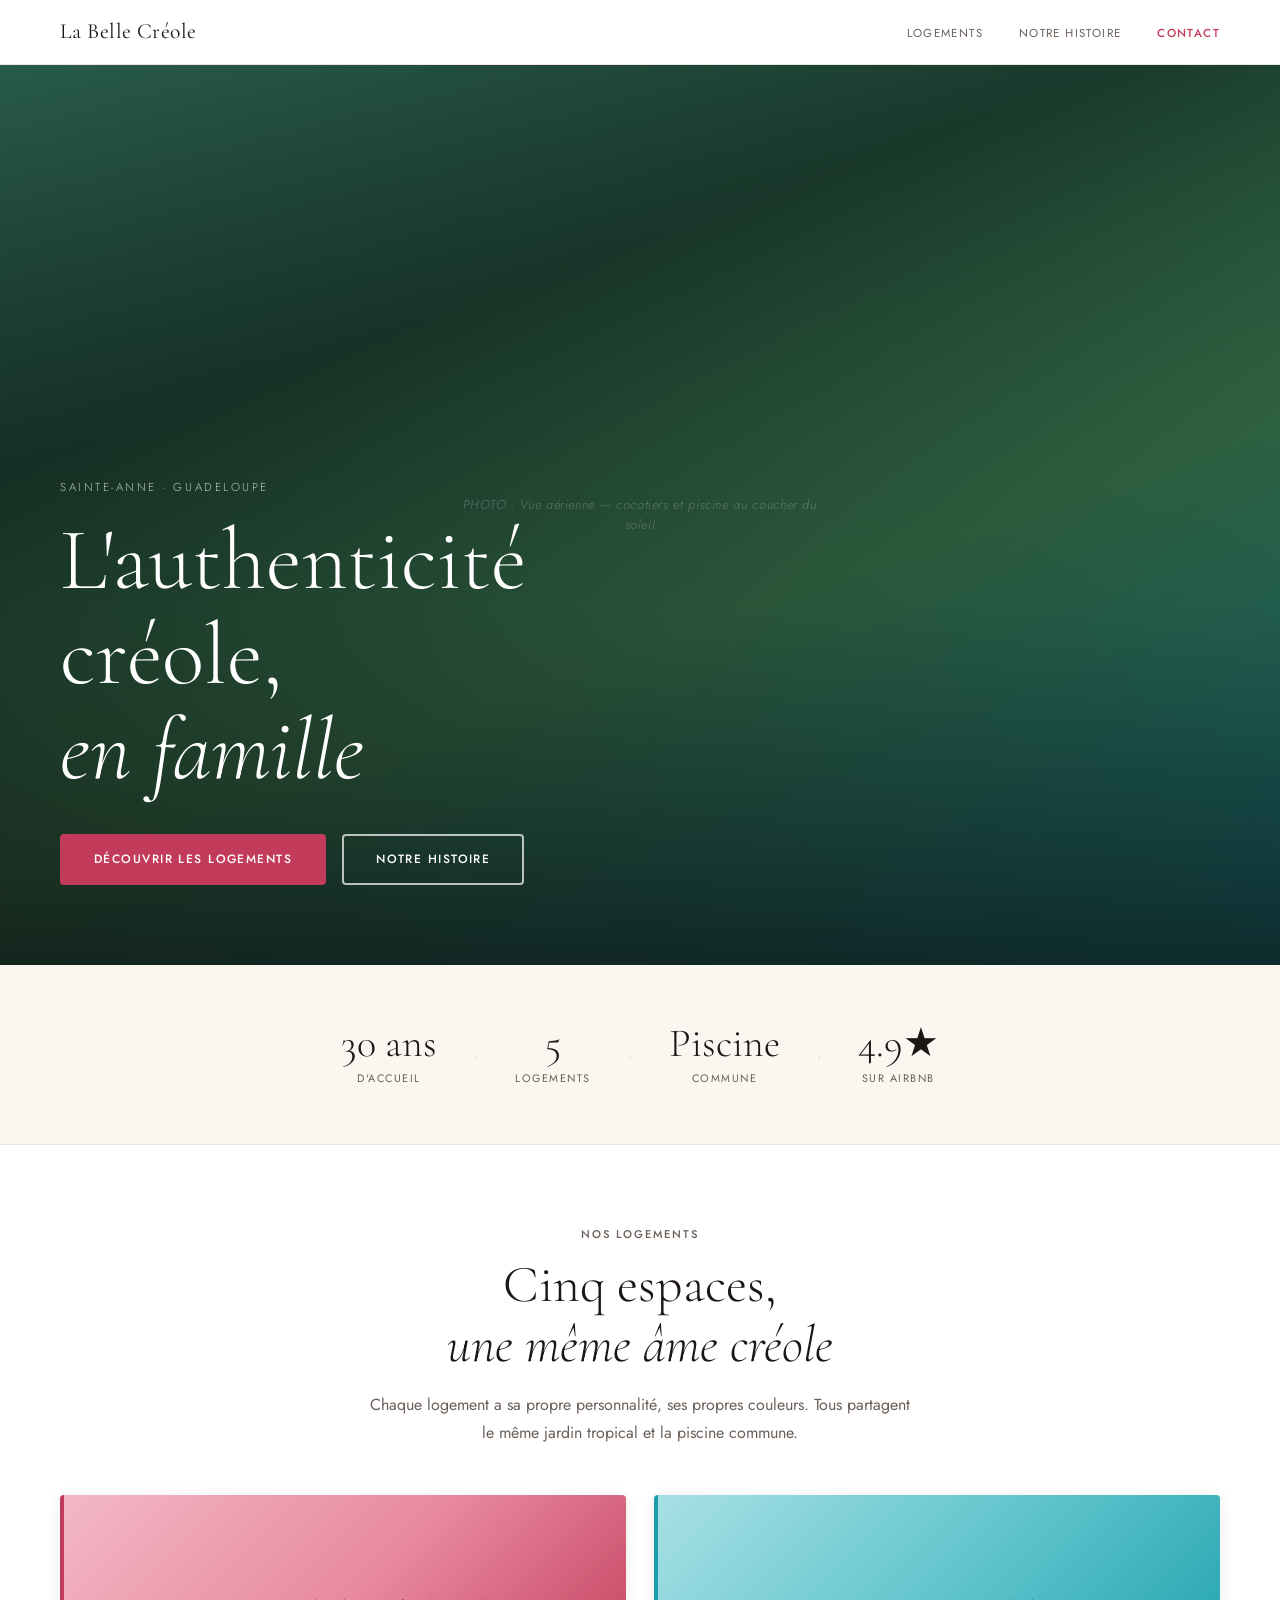
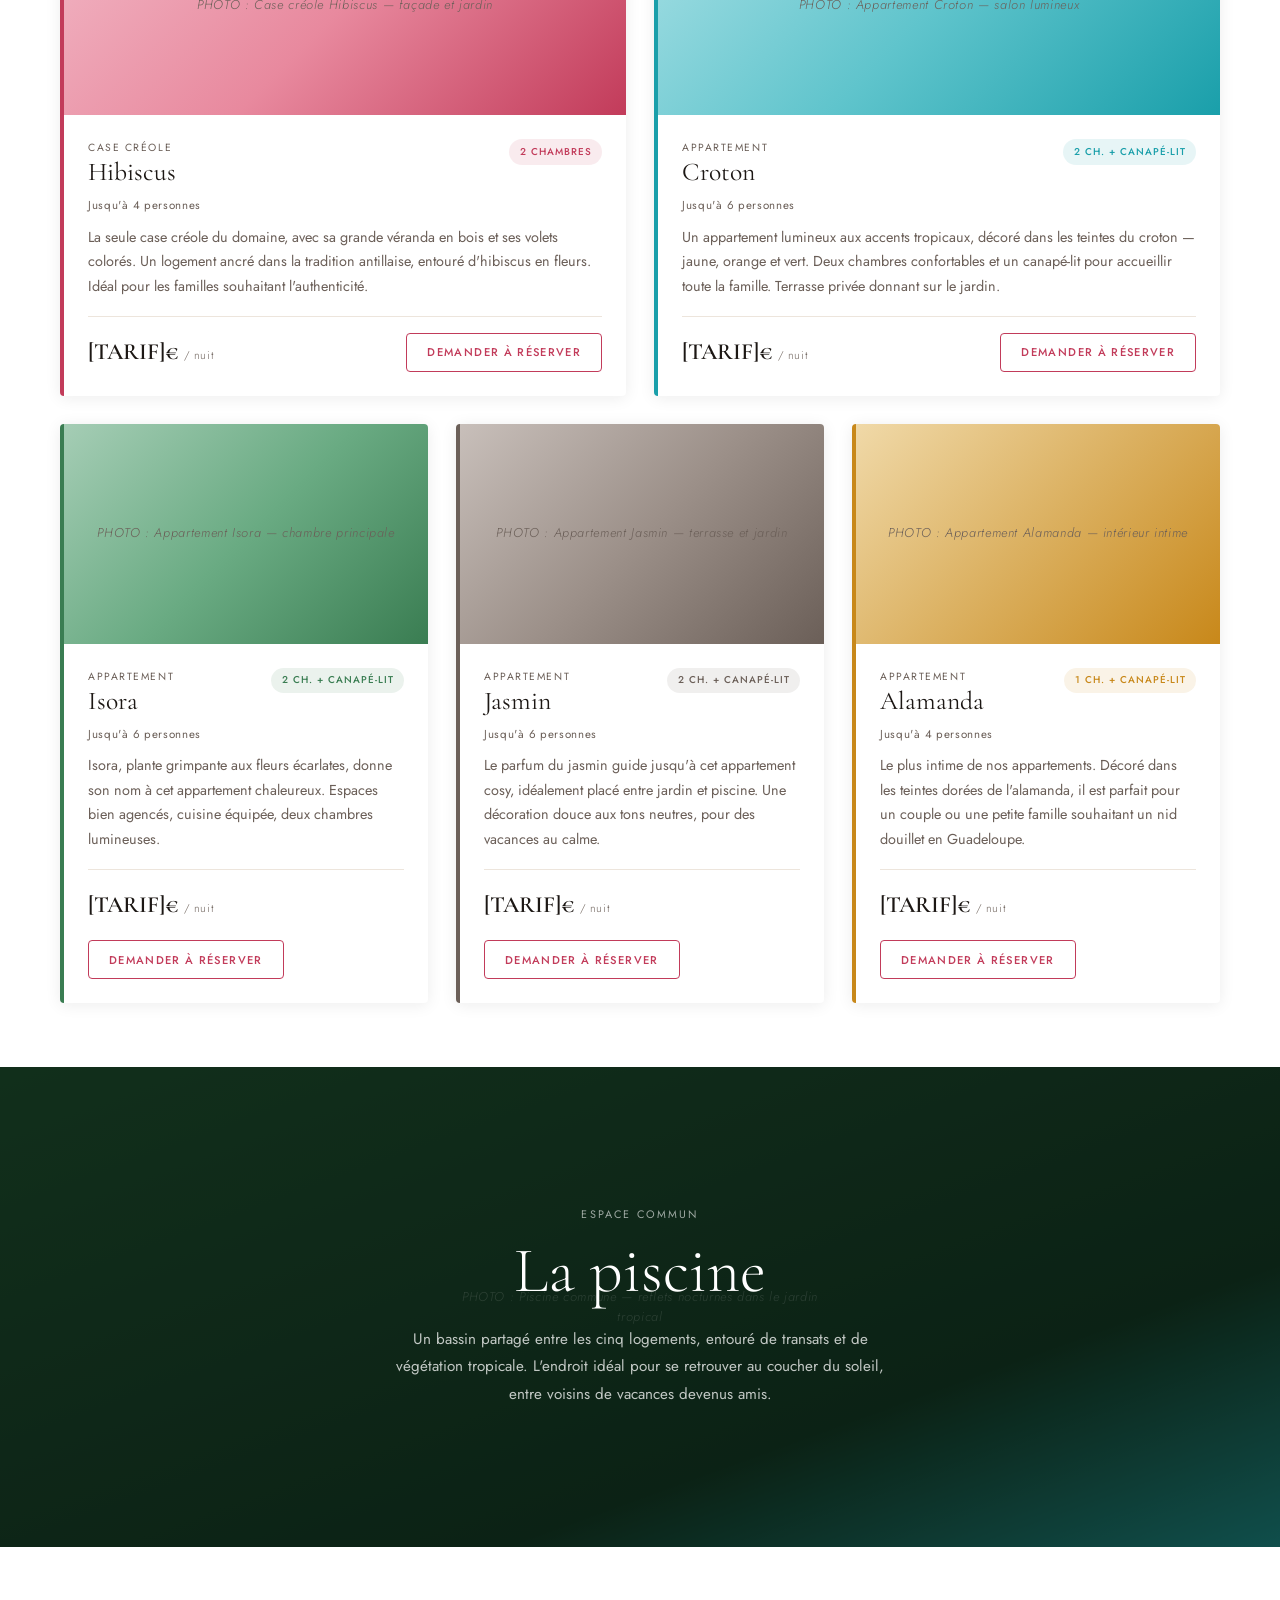
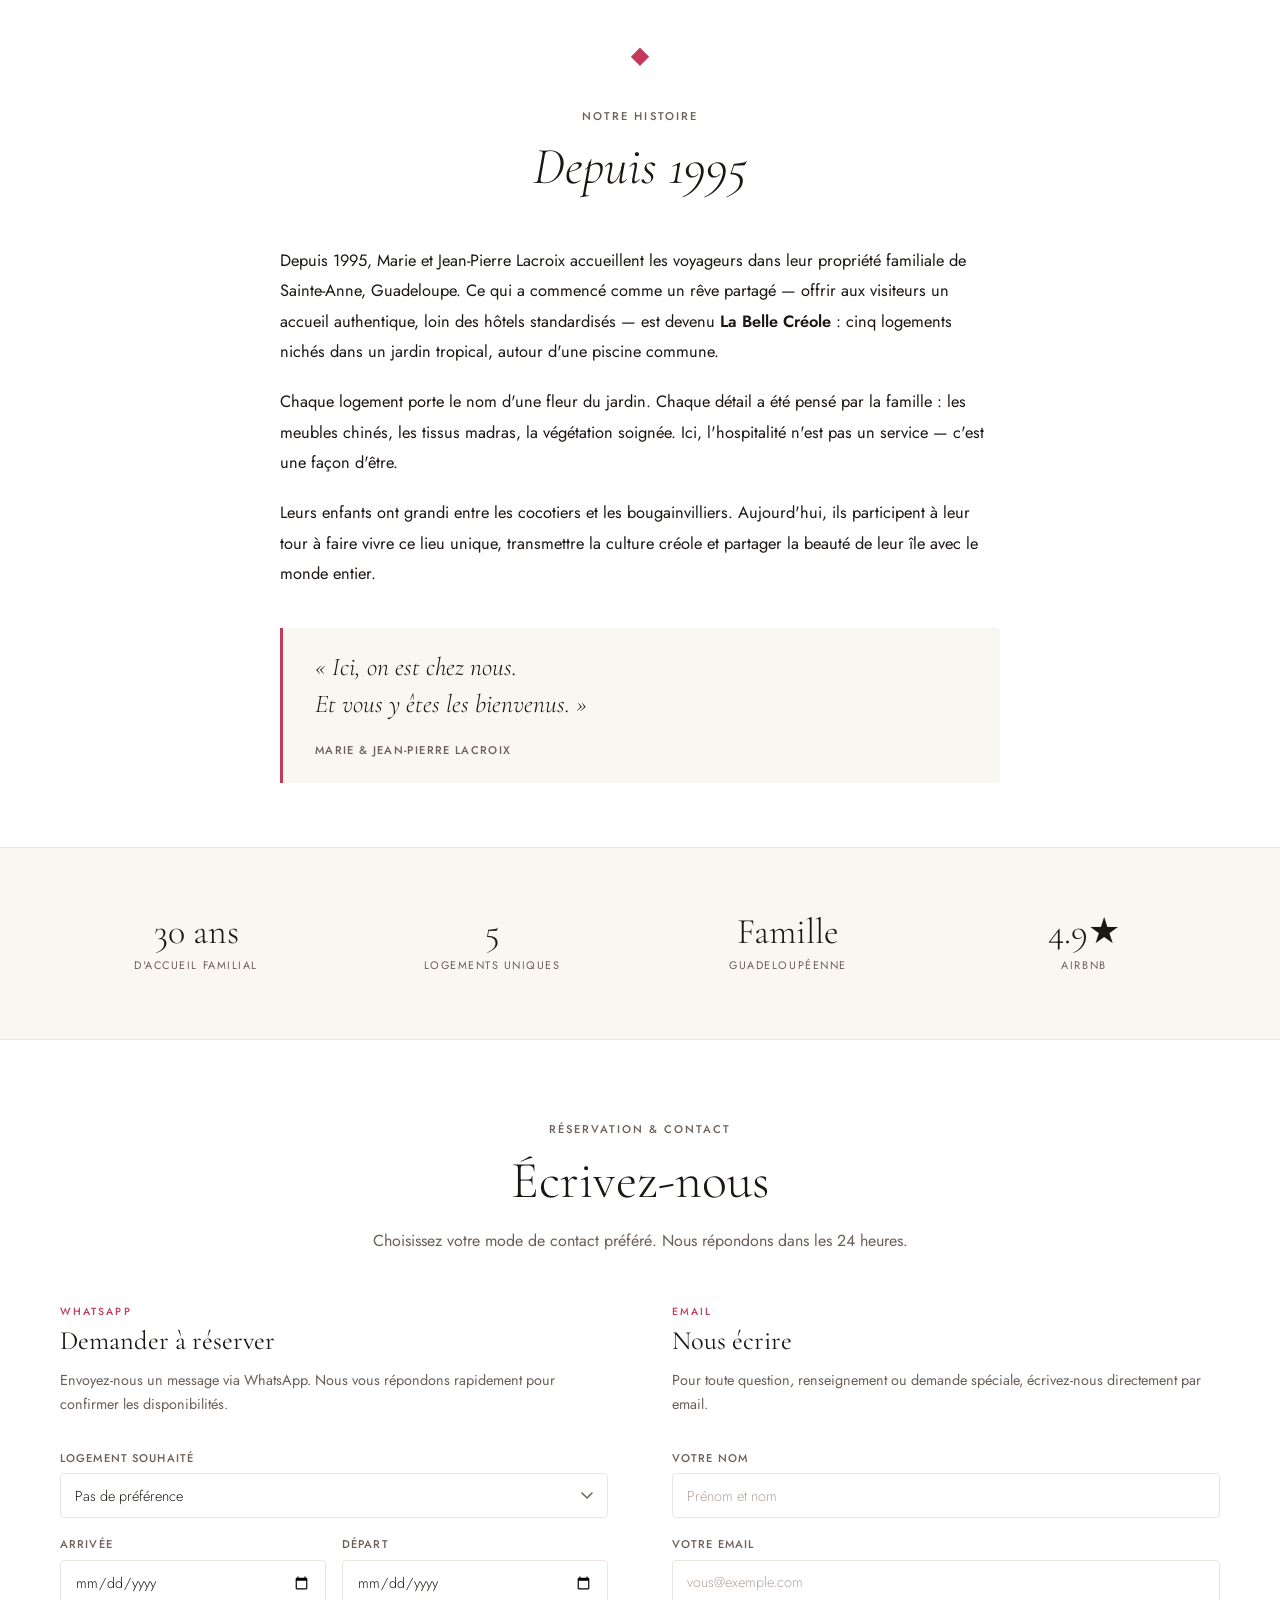
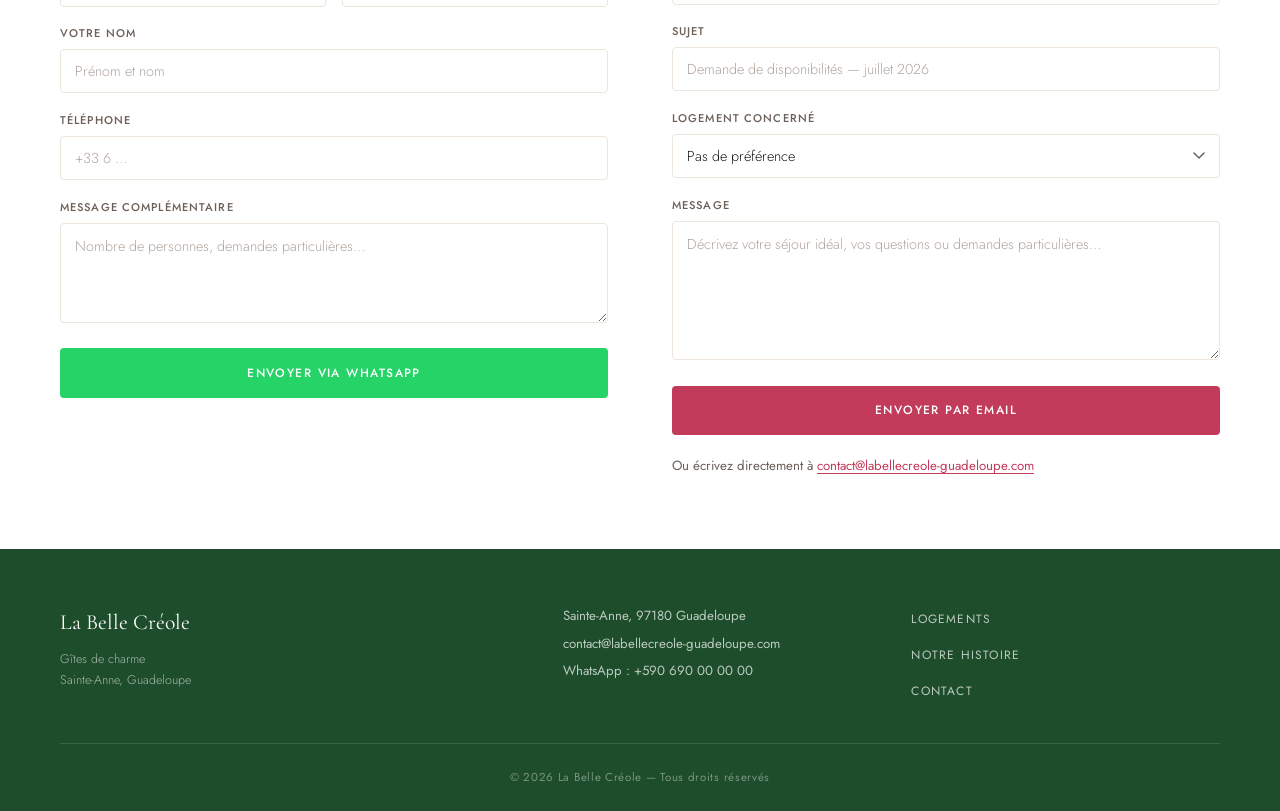
==== commit af7409a7: "Update propositions 1 and 3 with improved versions from background agents Proposition 1: refined HTM" ====
--- a/proposition-1/index.html
+++ b/proposition-1/index.html
@@ -3,331 +3,398 @@
 <head>
   <meta charset="UTF-8" />
   <meta name="viewport" content="width=device-width, initial-scale=1.0" />
-  <title>La Belle Créole — Gîtes à Sainte-Anne, Guadeloupe</title>
-  <meta name="description" content="Depuis 1995, La Belle Créole accueille les voyageurs dans 5 logements authentiques nichés entre mer et forêt tropicale à Sainte-Anne, Guadeloupe." />
+  <meta name="description" content="La Belle Créole — Gîtes de luxe à Sainte-Anne, Guadeloupe. Cinq logements familiaux nichés dans un jardin tropical autour d'une piscine commune." />
+  <title>La Belle Créole — Gîtes de charme, Sainte-Anne, Guadeloupe</title>
   <link rel="stylesheet" href="style.css" />
 </head>
 <body>
 
-  <!-- ═══════════════════════ NAV ═══════════════════════ -->
-  <header class="nav-header" id="nav-header">
-    <nav class="nav-inner" aria-label="Navigation principale">
-      <a href="#accueil" class="nav-logo">La Belle Créole</a>
-      <button class="burger" id="burger" aria-label="Ouvrir le menu" aria-expanded="false" aria-controls="nav-menu">
-        <span></span>
-        <span></span>
-        <span></span>
+  <!-- ═══════════════════════════════════════════
+       NAV — Sticky, backdrop blur
+  ═══════════════════════════════════════════ -->
+  <header class="nav-wrapper" role="banner">
+    <nav class="nav" aria-label="Navigation principale">
+      <a href="#" class="nav-logo" aria-label="La Belle Créole — accueil">La Belle Créole</a>
+      <ul class="nav-links" id="nav-links" role="list">
+        <li><a href="#logements" class="nav-link">Logements</a></li>
+        <li><a href="#histoire" class="nav-link">Notre histoire</a></li>
+        <li><a href="#contact" class="nav-link nav-link--cta">Contact</a></li>
+      </ul>
+      <button class="nav-burger" id="nav-burger" aria-expanded="false" aria-controls="nav-links" aria-label="Ouvrir le menu">
+        <span class="burger-bar"></span>
+        <span class="burger-bar"></span>
+        <span class="burger-bar"></span>
       </button>
-      <ul class="nav-menu" id="nav-menu" role="list">
-        <li><a href="#accueil" class="nav-link">Accueil</a></li>
-        <li><a href="#logements" class="nav-link">Logements</a></li>
-        <li><a href="#piscine" class="nav-link">Piscine</a></li>
-        <li><a href="#histoire" class="nav-link">Histoire</a></li>
-        <li><a href="#contact" class="nav-link">Contact</a></li>
-      </ul>
     </nav>
   </header>
 
   <main>
 
-    <!-- ═══════════════════════ HERO ═══════════════════════ -->
-    <section class="hero" id="accueil" aria-label="Accueil">
-      <div class="photo-placeholder hero-photo" data-photo="cocotiers-piscine-vue-aerienne">
-        <span>PHOTO : Cocotiers et piscine vue aérienne</span>
+    <!-- ═══════════════════════════════════════════
+         HERO — Plein écran cinématique
+    ═══════════════════════════════════════════ -->
+    <section class="hero" aria-label="Bienvenue à La Belle Créole">
+      <div class="photo-placeholder hero-photo" data-photo="cocotiers-piscine-aerien" role="img" aria-label="Vue aérienne des cocotiers et de la piscine">
+        <span>PHOTO : Vue aérienne — cocotiers et piscine au coucher du soleil</span>
       </div>
       <div class="hero-overlay" aria-hidden="true"></div>
       <div class="hero-content">
-        <p class="hero-surtitre">Sainte-Anne · Guadeloupe</p>
-        <h1 class="hero-title">L'authenticité créole,<br /><em>en famille</em></h1>
+        <p class="hero-eyebrow">Sainte-Anne · Guadeloupe</p>
+        <h1 class="hero-title">L'authenticité créole,<br><em>en famille</em></h1>
         <div class="hero-ctas">
-          <a href="#logements" class="btn btn-hibiscus">Découvrir les logements</a>
-          <a href="#histoire" class="btn btn-outline">Notre histoire</a>
+          <a href="#logements" class="btn btn--primary">Découvrir les logements</a>
+          <a href="#histoire" class="btn btn--ghost">Notre histoire</a>
         </div>
       </div>
     </section>
 
-    <!-- ═══════════════════════ BANDEAU CHIFFRES ═══════════════════════ -->
-    <section class="bandeau" aria-label="Chiffres clés">
-      <div class="bandeau-inner">
-        <span class="bandeau-item">30 ans</span>
-        <span class="bandeau-sep" aria-hidden="true">·</span>
-        <span class="bandeau-item">5 logements</span>
-        <span class="bandeau-sep" aria-hidden="true">·</span>
-        <span class="bandeau-item">Piscine</span>
-        <span class="bandeau-sep" aria-hidden="true">·</span>
-        <span class="bandeau-item">4.9 <span class="star" aria-label="étoiles sur cinq">★</span></span>
-      </div>
-    </section>
-
-    <!-- ═══════════════════════ LOGEMENTS ═══════════════════════ -->
+    <!-- ═══════════════════════════════════════════
+         BANDEAU CHIFFRES
+    ═══════════════════════════════════════════ -->
+    <section class="bandeau-chiffres reveal" aria-label="En quelques chiffres">
+      <div class="container">
+        <ul class="chiffres-list" role="list">
+          <li class="chiffre-item">
+            <span class="chiffre-number">30 ans</span>
+            <span class="chiffre-label">d'accueil</span>
+          </li>
+          <li class="chiffre-sep-item" aria-hidden="true"><span class="chiffre-sep">·</span></li>
+          <li class="chiffre-item">
+            <span class="chiffre-number">5</span>
+            <span class="chiffre-label">logements</span>
+          </li>
+          <li class="chiffre-sep-item" aria-hidden="true"><span class="chiffre-sep">·</span></li>
+          <li class="chiffre-item">
+            <span class="chiffre-number">Piscine</span>
+            <span class="chiffre-label">commune</span>
+          </li>
+          <li class="chiffre-sep-item" aria-hidden="true"><span class="chiffre-sep">·</span></li>
+          <li class="chiffre-item">
+            <span class="chiffre-number">4.9★</span>
+            <span class="chiffre-label">sur Airbnb</span>
+          </li>
+        </ul>
+      </div>
+    </section>
+
+    <!-- ═══════════════════════════════════════════
+         LOGEMENTS — 5 cartes
+    ═══════════════════════════════════════════ -->
     <section class="logements" id="logements" aria-labelledby="logements-titre">
       <div class="container">
-        <div class="section-header reveal">
-          <p class="label-jost">Nos logements</p>
-          <h2 id="logements-titre" class="section-title">Cinq havres de paix,<br /><em>chacun avec son caractère</em></h2>
+        <header class="section-header reveal">
+          <p class="section-eyebrow">Nos logements</p>
+          <h2 class="section-title" id="logements-titre">Cinq espaces,<br><em>une même âme créole</em></h2>
+          <p class="section-intro">Chaque logement a sa propre personnalité, ses propres couleurs. Tous partagent le même jardin tropical et la piscine commune.</p>
+        </header>
+
+        <div class="logements-grid">
+
+          <!-- Rangée haute : 2 colonnes — Hibiscus + Croton -->
+          <article class="card card--hibiscus reveal" data-logement="Case créole «Hibiscus» — 2 chambres" aria-label="Case créole Hibiscus">
+            <div class="photo-placeholder card-photo" data-photo="case-creole-hibiscus-exterieur" role="img" aria-label="Extérieur de la case créole Hibiscus">
+              <span>PHOTO : Case créole Hibiscus — façade et jardin</span>
+            </div>
+            <div class="card-body">
+              <div class="card-header-row">
+                <div>
+                  <p class="card-eyebrow">Case créole</p>
+                  <h3 class="card-title">Hibiscus</h3>
+                </div>
+                <span class="card-badge card-badge--hibiscus">2 chambres</span>
+              </div>
+              <p class="card-capacity">Jusqu'à 4 personnes</p>
+              <p class="card-desc">La seule case créole du domaine, avec sa grande véranda en bois et ses volets colorés. Un logement ancré dans la tradition antillaise, entouré d'hibiscus en fleurs. Idéal pour les familles souhaitant l'authenticité.</p>
+              <div class="card-footer">
+                <p class="card-price"><span class="card-price-amount">[TARIF]€</span> <span class="card-price-unit">/ nuit</span></p>
+                <button class="btn btn--reserve" data-logement="Case créole «Hibiscus» — 2 chambres">Demander à réserver</button>
+              </div>
+            </div>
+          </article>
+
+          <article class="card card--croton reveal" data-logement="Appartement «Croton» — 2 chambres + canapé-lit" aria-label="Appartement Croton">
+            <div class="photo-placeholder card-photo" data-photo="appartement-croton-salon" role="img" aria-label="Salon de l'appartement Croton">
+              <span>PHOTO : Appartement Croton — salon lumineux</span>
+            </div>
+            <div class="card-body">
+              <div class="card-header-row">
+                <div>
+                  <p class="card-eyebrow">Appartement</p>
+                  <h3 class="card-title">Croton</h3>
+                </div>
+                <span class="card-badge card-badge--croton">2 ch. + canapé-lit</span>
+              </div>
+              <p class="card-capacity">Jusqu'à 6 personnes</p>
+              <p class="card-desc">Un appartement lumineux aux accents tropicaux, décoré dans les teintes du croton — jaune, orange et vert. Deux chambres confortables et un canapé-lit pour accueillir toute la famille. Terrasse privée donnant sur le jardin.</p>
+              <div class="card-footer">
+                <p class="card-price"><span class="card-price-amount">[TARIF]€</span> <span class="card-price-unit">/ nuit</span></p>
+                <button class="btn btn--reserve" data-logement="Appartement «Croton» — 2 chambres + canapé-lit">Demander à réserver</button>
+              </div>
+            </div>
+          </article>
+
+          <!-- Rangée basse : 3 colonnes — Isora, Jasmin, Alamanda -->
+          <article class="card card--isora reveal" data-logement="Appartement «Isora» — 2 chambres + canapé-lit" aria-label="Appartement Isora">
+            <div class="photo-placeholder card-photo" data-photo="appartement-isora-chambre" role="img" aria-label="Chambre de l'appartement Isora">
+              <span>PHOTO : Appartement Isora — chambre principale</span>
+            </div>
+            <div class="card-body">
+              <div class="card-header-row">
+                <div>
+                  <p class="card-eyebrow">Appartement</p>
+                  <h3 class="card-title">Isora</h3>
+                </div>
+                <span class="card-badge card-badge--isora">2 ch. + canapé-lit</span>
+              </div>
+              <p class="card-capacity">Jusqu'à 6 personnes</p>
+              <p class="card-desc">Isora, plante grimpante aux fleurs écarlates, donne son nom à cet appartement chaleureux. Espaces bien agencés, cuisine équipée, deux chambres lumineuses.</p>
+              <div class="card-footer">
+                <p class="card-price"><span class="card-price-amount">[TARIF]€</span> <span class="card-price-unit">/ nuit</span></p>
+                <button class="btn btn--reserve" data-logement="Appartement «Isora» — 2 chambres + canapé-lit">Demander à réserver</button>
+              </div>
+            </div>
+          </article>
+
+          <article class="card card--jasmin reveal" data-logement="Appartement «Jasmin» — 2 chambres + canapé-lit" aria-label="Appartement Jasmin">
+            <div class="photo-placeholder card-photo" data-photo="appartement-jasmin-terrasse" role="img" aria-label="Terrasse de l'appartement Jasmin">
+              <span>PHOTO : Appartement Jasmin — terrasse et jardin</span>
+            </div>
+            <div class="card-body">
+              <div class="card-header-row">
+                <div>
+                  <p class="card-eyebrow">Appartement</p>
+                  <h3 class="card-title">Jasmin</h3>
+                </div>
+                <span class="card-badge card-badge--jasmin">2 ch. + canapé-lit</span>
+              </div>
+              <p class="card-capacity">Jusqu'à 6 personnes</p>
+              <p class="card-desc">Le parfum du jasmin guide jusqu'à cet appartement cosy, idéalement placé entre jardin et piscine. Une décoration douce aux tons neutres, pour des vacances au calme.</p>
+              <div class="card-footer">
+                <p class="card-price"><span class="card-price-amount">[TARIF]€</span> <span class="card-price-unit">/ nuit</span></p>
+                <button class="btn btn--reserve" data-logement="Appartement «Jasmin» — 2 chambres + canapé-lit">Demander à réserver</button>
+              </div>
+            </div>
+          </article>
+
+          <article class="card card--alamanda reveal" data-logement="Appartement «Alamanda» — 1 chambre + canapé-lit" aria-label="Appartement Alamanda">
+            <div class="photo-placeholder card-photo" data-photo="appartement-alamanda-interieur" role="img" aria-label="Intérieur de l'appartement Alamanda">
+              <span>PHOTO : Appartement Alamanda — intérieur intime</span>
+            </div>
+            <div class="card-body">
+              <div class="card-header-row">
+                <div>
+                  <p class="card-eyebrow">Appartement</p>
+                  <h3 class="card-title">Alamanda</h3>
+                </div>
+                <span class="card-badge card-badge--alamanda">1 ch. + canapé-lit</span>
+              </div>
+              <p class="card-capacity">Jusqu'à 4 personnes</p>
+              <p class="card-desc">Le plus intime de nos appartements. Décoré dans les teintes dorées de l'alamanda, il est parfait pour un couple ou une petite famille souhaitant un nid douillet en Guadeloupe.</p>
+              <div class="card-footer">
+                <p class="card-price"><span class="card-price-amount">[TARIF]€</span> <span class="card-price-unit">/ nuit</span></p>
+                <button class="btn btn--reserve" data-logement="Appartement «Alamanda» — 1 chambre + canapé-lit">Demander à réserver</button>
+              </div>
+            </div>
+          </article>
+
+        </div><!-- /.logements-grid -->
+      </div>
+    </section>
+
+    <!-- ═══════════════════════════════════════════
+         PISCINE — Bannière plein largeur
+    ═══════════════════════════════════════════ -->
+    <section class="piscine-banner reveal" aria-labelledby="piscine-titre">
+      <div class="photo-placeholder piscine-photo" data-photo="piscine-commune-nuit" role="img" aria-label="La piscine commune illuminée la nuit">
+        <span>PHOTO : Piscine commune — reflets nocturnes dans le jardin tropical</span>
+      </div>
+      <div class="piscine-overlay" aria-hidden="true"></div>
+      <div class="piscine-content">
+        <p class="piscine-eyebrow">Espace commun</p>
+        <h2 class="piscine-title" id="piscine-titre">La piscine</h2>
+        <p class="piscine-desc">Un bassin partagé entre les cinq logements, entouré de transats et de végétation tropicale. L'endroit idéal pour se retrouver au coucher du soleil, entre voisins de vacances devenus amis.</p>
+      </div>
+    </section>
+
+    <!-- ═══════════════════════════════════════════
+         NOTRE HISTOIRE
+    ═══════════════════════════════════════════ -->
+    <section class="histoire" id="histoire" aria-labelledby="histoire-titre">
+      <div class="container container--narrow">
+        <div class="histoire-ornament reveal" aria-hidden="true">◆</div>
+        <header class="section-header reveal">
+          <p class="section-eyebrow">Notre histoire</p>
+          <h2 class="section-title" id="histoire-titre"><em>Depuis 1995</em></h2>
+        </header>
+        <div class="histoire-body reveal">
+          <p>Depuis 1995, Marie et Jean-Pierre Lacroix accueillent les voyageurs dans leur propriété familiale de Sainte-Anne, Guadeloupe. Ce qui a commencé comme un rêve partagé — offrir aux visiteurs un accueil authentique, loin des hôtels standardisés — est devenu <strong>La Belle Créole</strong> : cinq logements nichés dans un jardin tropical, autour d'une piscine commune.</p>
+          <p>Chaque logement porte le nom d'une fleur du jardin. Chaque détail a été pensé par la famille : les meubles chinés, les tissus madras, la végétation soignée. Ici, l'hospitalité n'est pas un service — c'est une façon d'être.</p>
+          <p>Leurs enfants ont grandi entre les cocotiers et les bougainvilliers. Aujourd'hui, ils participent à leur tour à faire vivre ce lieu unique, transmettre la culture créole et partager la beauté de leur île avec le monde entier.</p>
         </div>
-
-        <div class="logements-grid">
-
-          <!-- Hibiscus -->
-          <article class="logement-card reveal" data-accent="hibiscus" data-logement="Hibiscus">
-            <div class="card-photo photo-placeholder" data-photo="case-creole-hibiscus-facade">
-              <span>PHOTO : Case créole Hibiscus — façade et galerie</span>
-            </div>
-            <div class="card-body">
-              <h3 class="card-name">Case créole <em>«&nbsp;Hibiscus&nbsp;»</em></h3>
-              <p class="card-desc">Case créole traditionnelle au charme authentique, avec galerie couverte et jardin privatif fleuri.</p>
-              <p class="card-capacity">2 chambres</p>
-              <p class="card-price"><span class="price-amount">[TARIF]</span> <span class="price-unit">€ / nuit</span></p>
-              <button class="btn btn-reserver" data-logement="Hibiscus">Demander à réserver</button>
-            </div>
-          </article>
-
-          <!-- Croton -->
-          <article class="logement-card reveal" data-accent="turquoise" data-logement="Croton">
-            <div class="card-photo photo-placeholder" data-photo="appartement-croton-salon-lumineux">
-              <span>PHOTO : Appartement Croton — salon lumineux</span>
-            </div>
-            <div class="card-body">
-              <h3 class="card-name">Appartement <em>«&nbsp;Croton&nbsp;»</em></h3>
-              <p class="card-desc">Lumineux et coloré comme la plante qui lui prête son nom, avec vue sur le jardin tropical.</p>
-              <p class="card-capacity">2 chambres + canapé-lit</p>
-              <p class="card-price"><span class="price-amount">[TARIF]</span> <span class="price-unit">€ / nuit</span></p>
-              <button class="btn btn-reserver" data-logement="Croton">Demander à réserver</button>
-            </div>
-          </article>
-
-          <!-- Isora -->
-          <article class="logement-card reveal" data-accent="vert" data-logement="Isora">
-            <div class="card-photo photo-placeholder" data-photo="appartement-isora-terrasse-ombragee">
-              <span>PHOTO : Appartement Isora — terrasse ombragée</span>
-            </div>
-            <div class="card-body">
-              <h3 class="card-name">Appartement <em>«&nbsp;Isora&nbsp;»</em></h3>
-              <p class="card-desc">Niché dans la verdure, cet appartement offre une terrasse ombragée idéale pour les matinées tropicales.</p>
-              <p class="card-capacity">2 chambres + canapé-lit</p>
-              <p class="card-price"><span class="price-amount">[TARIF]</span> <span class="price-unit">€ / nuit</span></p>
-              <button class="btn btn-reserver" data-logement="Isora">Demander à réserver</button>
-            </div>
-          </article>
-
-          <!-- Jasmin -->
-          <article class="logement-card reveal" data-accent="gris" data-logement="Jasmin">
-            <div class="card-photo photo-placeholder" data-photo="appartement-jasmin-chambre-principale">
-              <span>PHOTO : Appartement Jasmin — chambre principale</span>
-            </div>
-            <div class="card-body">
-              <h3 class="card-name">Appartement <em>«&nbsp;Jasmin&nbsp;»</em></h3>
-              <p class="card-desc">Élégant et parfumé, avec finitions soignées et décoration inspirée des arts créoles.</p>
-              <p class="card-capacity">2 chambres + canapé-lit</p>
-              <p class="card-price"><span class="price-amount">[TARIF]</span> <span class="price-unit">€ / nuit</span></p>
-              <button class="btn btn-reserver" data-logement="Jasmin">Demander à réserver</button>
-            </div>
-          </article>
-
-          <!-- Alamanda -->
-          <article class="logement-card reveal" data-accent="or" data-logement="Alamanda">
-            <div class="card-photo photo-placeholder" data-photo="appartement-alamanda-vue-jardin-fleuri">
-              <span>PHOTO : Appartement Alamanda — vue jardin fleuri</span>
-            </div>
-            <div class="card-body">
-              <h3 class="card-name">Appartement <em>«&nbsp;Alamanda&nbsp;»</em></h3>
-              <p class="card-desc">Cosy et intime, parfait pour un couple ou une petite famille, baigné d'une lumière dorée.</p>
-              <p class="card-capacity">1 chambre + canapé-lit</p>
-              <p class="card-price"><span class="price-amount">[TARIF]</span> <span class="price-unit">€ / nuit</span></p>
-              <button class="btn btn-reserver" data-logement="Alamanda">Demander à réserver</button>
-            </div>
-          </article>
-
-        </div>
-      </div>
-    </section>
-
-    <!-- ═══════════════════════ PISCINE BANNER ═══════════════════════ -->
-    <section class="piscine-banner" id="piscine" aria-labelledby="piscine-titre">
-      <div class="photo-placeholder piscine-photo" data-photo="piscine-commune-soleil">
-        <span>PHOTO : Piscine commune au soleil couchant</span>
-      </div>
-      <div class="piscine-overlay" aria-hidden="true"></div>
-      <div class="piscine-content reveal">
-        <p class="label-jost label-light">Espace commun</p>
-        <h2 id="piscine-titre" class="piscine-title">La piscine</h2>
-        <p class="piscine-desc">Un espace de partage et de détente, ouvert à tous les hôtes de la propriété,<br />au cœur d'un jardin tropical luxuriant.</p>
-      </div>
-    </section>
-
-    <!-- ═══════════════════════ NOTRE HISTOIRE ═══════════════════════ -->
-    <section class="histoire" id="histoire" aria-labelledby="histoire-titre">
-      <div class="container histoire-inner">
-
-        <div class="histoire-texte">
-          <div class="histoire-ornament reveal" aria-hidden="true">❧</div>
-          <div class="reveal">
-            <p class="label-jost">Notre histoire</p>
-            <h2 id="histoire-titre" class="section-title">Une famille,<br /><em>trente ans d'hospitalité</em></h2>
-          </div>
-          <p class="histoire-para reveal">Depuis 1995, Jean-Pierre et Marie-Claire Desmarais accueillent les voyageurs dans leur propriété familiale nichée entre mer et forêt tropicale à Sainte-Anne, Guadeloupe. Ce qui a commencé comme une simple case créole s'est développé en un ensemble de cinq logements, chacun baptisé du nom d'une plante de leur jardin.</p>
-          <p class="histoire-para reveal">La famille met un point d'honneur à préserver l'authenticité et la chaleur de l'accueil antillais.</p>
-          <blockquote class="histoire-quote reveal">
-            <p>« Ici, on est chez nous.<br /><em>Et vous y êtes les bienvenus.</em> »</p>
-            <cite>— Jean-Pierre &amp; Marie-Claire Desmarais</cite>
-          </blockquote>
-        </div>
-
-        <div class="histoire-photos">
-          <div class="photo-placeholder histoire-photo-1 reveal" data-photo="famille-desmarais-jardin-tropical">
-            <span>PHOTO : La famille Desmarais dans le jardin tropical</span>
-          </div>
-          <div class="photo-placeholder histoire-photo-2 reveal" data-photo="detail-boiseries-creoles">
-            <span>PHOTO : Détail boiseries créoles traditionnelles</span>
-          </div>
-        </div>
-
-      </div>
-    </section>
-
-    <!-- ═══════════════════════ VALEURS ═══════════════════════ -->
-    <section class="valeurs" aria-labelledby="valeurs-titre">
+        <blockquote class="histoire-quote reveal">
+          <p>« Ici, on est chez nous.<br>Et vous y êtes les bienvenus. »</p>
+          <cite>Marie &amp; Jean-Pierre Lacroix</cite>
+        </blockquote>
+      </div>
+    </section>
+
+    <!-- ═══════════════════════════════════════════
+         VALEURS — 4 stats
+    ═══════════════════════════════════════════ -->
+    <section class="valeurs reveal" aria-label="Nos engagements">
       <div class="container">
-        <h2 id="valeurs-titre" class="sr-only">Nos engagements en chiffres</h2>
-        <div class="valeurs-grid">
-          <div class="valeur-item reveal">
-            <span class="valeur-chiffre">30</span>
-            <span class="valeur-unite">ans</span>
-            <span class="valeur-label">d'expérience</span>
-          </div>
-          <div class="valeur-item reveal">
-            <span class="valeur-chiffre">5</span>
-            <span class="valeur-unite">logements</span>
-            <span class="valeur-label">uniques</span>
-          </div>
-          <div class="valeur-item reveal">
-            <span class="valeur-chiffre">1</span>
-            <span class="valeur-unite">piscine</span>
-            <span class="valeur-label">commune</span>
-          </div>
-          <div class="valeur-item reveal">
-            <span class="valeur-chiffre">4.9</span>
-            <span class="valeur-unite">/ 5</span>
-            <span class="valeur-label">avis voyageurs</span>
-          </div>
-        </div>
-      </div>
-    </section>
-
-    <!-- ═══════════════════════ CONTACT ═══════════════════════ -->
+        <ul class="valeurs-grid" role="list">
+          <li class="valeur-item">
+            <span class="valeur-number">30 ans</span>
+            <span class="valeur-label">d'accueil familial</span>
+          </li>
+          <li class="valeur-item">
+            <span class="valeur-number">5</span>
+            <span class="valeur-label">logements uniques</span>
+          </li>
+          <li class="valeur-item">
+            <span class="valeur-number">Famille</span>
+            <span class="valeur-label">guadeloupéenne</span>
+          </li>
+          <li class="valeur-item">
+            <span class="valeur-number">4.9★</span>
+            <span class="valeur-label">Airbnb</span>
+          </li>
+        </ul>
+      </div>
+    </section>
+
+    <!-- ═══════════════════════════════════════════
+         CONTACT — Deux colonnes
+    ═══════════════════════════════════════════ -->
     <section class="contact" id="contact" aria-labelledby="contact-titre">
       <div class="container">
-        <div class="section-header reveal">
-          <p class="label-jost">Nous contacter</p>
-          <h2 id="contact-titre" class="section-title">Prêt à réserver<br /><em>votre séjour créole ?</em></h2>
-        </div>
+        <header class="section-header reveal">
+          <p class="section-eyebrow">Réservation &amp; contact</p>
+          <h2 class="section-title" id="contact-titre">Écrivez-nous</h2>
+          <p class="section-intro">Choisissez votre mode de contact préféré. Nous répondons dans les 24 heures.</p>
+        </header>
 
         <div class="contact-grid">
 
-          <!-- BOOKING FORM — WhatsApp -->
+          <!-- Colonne gauche : WhatsApp -->
           <div class="contact-col reveal">
-            <h3 class="contact-col-title">Demande de réservation</h3>
-            <p class="contact-col-sub">Nous vous répondons par WhatsApp sous 24h.</p>
-            <form class="form-whatsapp" id="form-whatsapp" novalidate>
+            <div class="contact-col-header">
+              <p class="contact-col-method">WhatsApp</p>
+              <h3 class="contact-col-title">Demander à réserver</h3>
+              <p class="contact-col-desc">Envoyez-nous un message via WhatsApp. Nous vous répondons rapidement pour confirmer les disponibilités.</p>
+            </div>
+            <form class="form form--whatsapp" id="form-whatsapp" novalidate aria-label="Formulaire de réservation WhatsApp">
+              <div class="form-group">
+                <label class="form-label" for="wa-logement">Logement souhaité</label>
+                <select class="form-input form-select" id="wa-logement" name="logement">
+                  <option value="">Pas de préférence</option>
+                  <option value="Case créole «Hibiscus» — 2 chambres">Case créole «Hibiscus» — 2 chambres</option>
+                  <option value="Appartement «Croton» — 2 chambres + canapé-lit">Appartement «Croton» — 2 chambres + canapé-lit</option>
+                  <option value="Appartement «Isora» — 2 chambres + canapé-lit">Appartement «Isora» — 2 chambres + canapé-lit</option>
+                  <option value="Appartement «Jasmin» — 2 chambres + canapé-lit">Appartement «Jasmin» — 2 chambres + canapé-lit</option>
+                  <option value="Appartement «Alamanda» — 1 chambre + canapé-lit">Appartement «Alamanda» — 1 chambre + canapé-lit</option>
+                </select>
+              </div>
               <div class="form-row">
                 <div class="form-group">
-                  <label for="wa-prenom">Prénom <span aria-hidden="true">*</span></label>
-                  <input type="text" id="wa-prenom" name="prenom" autocomplete="given-name" required placeholder="Marie" />
+                  <label class="form-label" for="wa-arrival">Arrivée</label>
+                  <input class="form-input" type="date" id="wa-arrival" name="arrival" required />
                 </div>
                 <div class="form-group">
-                  <label for="wa-nom">Nom <span aria-hidden="true">*</span></label>
-                  <input type="text" id="wa-nom" name="nom" autocomplete="family-name" required placeholder="Dupont" />
-                </div>
-              </div>
-              <div class="form-group">
-                <label for="wa-tel">Téléphone <span aria-hidden="true">*</span></label>
-                <input type="tel" id="wa-tel" name="tel" autocomplete="tel" required placeholder="+33 6 12 34 56 78" />
-              </div>
-              <div class="form-group">
-                <label for="wa-logement">Logement souhaité</label>
-                <select id="wa-logement" name="logement">
-                  <option value="">Pas de préférence</option>
-                  <option value="Hibiscus">Case créole Hibiscus</option>
-                  <option value="Croton">Appartement Croton</option>
-                  <option value="Isora">Appartement Isora</option>
-                  <option value="Jasmin">Appartement Jasmin</option>
-                  <option value="Alamanda">Appartement Alamanda</option>
-                </select>
-              </div>
-              <div class="form-row">
-                <div class="form-group">
-                  <label for="wa-arrivee">Date d'arrivée <span aria-hidden="true">*</span></label>
-                  <input type="date" id="wa-arrivee" name="arrivee" required />
-                </div>
-                <div class="form-group">
-                  <label for="wa-depart">Date de départ <span aria-hidden="true">*</span></label>
-                  <input type="date" id="wa-depart" name="depart" required />
-                </div>
-              </div>
-              <div class="form-group">
-                <label for="wa-personnes">Nombre de personnes <span aria-hidden="true">*</span></label>
-                <input type="number" id="wa-personnes" name="personnes" min="1" max="10" required placeholder="2" />
-              </div>
-              <div class="form-group">
-                <label for="wa-message">Message (optionnel)</label>
-                <textarea id="wa-message" name="message" rows="3" placeholder="Questions ou informations complémentaires…"></textarea>
-              </div>
-              <button type="submit" class="btn btn-hibiscus btn-full">Envoyer via WhatsApp</button>
+                  <label class="form-label" for="wa-departure">Départ</label>
+                  <input class="form-input" type="date" id="wa-departure" name="departure" required />
+                </div>
+              </div>
+              <div class="form-group">
+                <label class="form-label" for="wa-name">Votre nom</label>
+                <input class="form-input" type="text" id="wa-name" name="name" placeholder="Prénom et nom" required />
+              </div>
+              <div class="form-group">
+                <label class="form-label" for="wa-phone">Téléphone</label>
+                <input class="form-input" type="tel" id="wa-phone" name="phone" placeholder="+33 6 …" />
+              </div>
+              <div class="form-group">
+                <label class="form-label" for="wa-message">Message complémentaire</label>
+                <textarea class="form-input form-textarea" id="wa-message" name="message" rows="3" placeholder="Nombre de personnes, demandes particulières…"></textarea>
+              </div>
+              <button type="submit" class="btn btn--whatsapp btn--full">Envoyer via WhatsApp</button>
             </form>
           </div>
 
-          <!-- CONTACT FORM — mailto -->
+          <!-- Colonne droite : Email -->
           <div class="contact-col reveal">
-            <h3 class="contact-col-title">Question générale</h3>
-            <p class="contact-col-sub">Pour toute autre question, écrivez-nous par e-mail.</p>
-            <form class="form-mailto" id="form-mailto" novalidate>
-              <div class="form-group">
-                <label for="ml-nom">Nom <span aria-hidden="true">*</span></label>
-                <input type="text" id="ml-nom" name="nom" autocomplete="name" required placeholder="Marie Dupont" />
-              </div>
-              <div class="form-group">
-                <label for="ml-email">Adresse e-mail <span aria-hidden="true">*</span></label>
-                <input type="email" id="ml-email" name="email" autocomplete="email" required placeholder="marie@exemple.com" />
-              </div>
-              <div class="form-group">
-                <label for="ml-message">Message <span aria-hidden="true">*</span></label>
-                <textarea id="ml-message" name="message" rows="6" required placeholder="Votre message…"></textarea>
-              </div>
-              <button type="submit" class="btn btn-turquoise btn-full">Envoyer par e-mail</button>
+            <div class="contact-col-header">
+              <p class="contact-col-method">Email</p>
+              <h3 class="contact-col-title">Nous écrire</h3>
+              <p class="contact-col-desc">Pour toute question, renseignement ou demande spéciale, écrivez-nous directement par email.</p>
+            </div>
+            <form class="form form--email" id="form-email" novalidate aria-label="Formulaire de contact par email">
+              <div class="form-group">
+                <label class="form-label" for="em-name">Votre nom</label>
+                <input class="form-input" type="text" id="em-name" name="name" placeholder="Prénom et nom" required />
+              </div>
+              <div class="form-group">
+                <label class="form-label" for="em-email">Votre email</label>
+                <input class="form-input" type="email" id="em-email" name="email" placeholder="vous@exemple.com" required />
+              </div>
+              <div class="form-group">
+                <label class="form-label" for="em-subject">Sujet</label>
+                <input class="form-input" type="text" id="em-subject" name="subject" placeholder="Demande de disponibilités — juillet 2026" />
+              </div>
+              <div class="form-group">
+                <label class="form-label" for="em-logement">Logement concerné</label>
+                <select class="form-input form-select" id="em-logement" name="logement">
+                  <option value="">Pas de préférence</option>
+                  <option value="Case créole «Hibiscus» — 2 chambres">Case créole «Hibiscus» — 2 chambres</option>
+                  <option value="Appartement «Croton» — 2 chambres + canapé-lit">Appartement «Croton» — 2 chambres + canapé-lit</option>
+                  <option value="Appartement «Isora» — 2 chambres + canapé-lit">Appartement «Isora» — 2 chambres + canapé-lit</option>
+                  <option value="Appartement «Jasmin» — 2 chambres + canapé-lit">Appartement «Jasmin» — 2 chambres + canapé-lit</option>
+                  <option value="Appartement «Alamanda» — 1 chambre + canapé-lit">Appartement «Alamanda» — 1 chambre + canapé-lit</option>
+                </select>
+              </div>
+              <div class="form-group">
+                <label class="form-label" for="em-message">Message</label>
+                <textarea class="form-input form-textarea" id="em-message" name="message" rows="5" placeholder="Décrivez votre séjour idéal, vos questions ou demandes particulières…" required></textarea>
+              </div>
+              <button type="submit" class="btn btn--primary btn--full">Envoyer par email</button>
             </form>
-
-            <address class="contact-info">
-              <dl>
-                <dt class="label-jost">Adresse</dt>
-                <dd>Sainte-Anne, Guadeloupe</dd>
-                <dt class="label-jost">E-mail</dt>
-                <dd><a href="mailto:contact@labellecreole-guadeloupe.com">contact@labellecreole-guadeloupe.com</a></dd>
-                <dt class="label-jost">WhatsApp</dt>
-                <dd><a href="https://wa.me/590690000000" target="_blank" rel="noopener noreferrer">+590 690 00 00 00</a></dd>
-              </dl>
-            </address>
+            <p class="contact-email-direct">Ou écrivez directement à <a href="mailto:contact@labellecreole-guadeloupe.com" class="contact-email-link">contact@labellecreole-guadeloupe.com</a></p>
           </div>
 
+        </div><!-- /.contact-grid -->
+      </div>
+    </section>
+
+  </main>
+
+  <!-- ═══════════════════════════════════════════
+       FOOTER
+  ═══════════════════════════════════════════ -->
+  <footer class="footer" role="contentinfo">
+    <div class="container">
+      <div class="footer-grid">
+        <div class="footer-brand">
+          <p class="footer-logo">La Belle Créole</p>
+          <p class="footer-tagline">Gîtes de charme<br>Sainte-Anne, Guadeloupe</p>
         </div>
-      </div>
-    </section>
-
-  </main>
-
-  <!-- ═══════════════════════ FOOTER ═══════════════════════ -->
-  <footer class="footer" role="contentinfo">
-    <div class="container footer-inner">
-      <div class="footer-brand">
-        <p class="footer-logo">La Belle Créole</p>
-        <p class="footer-tagline"><em>Authenticité créole depuis 1995</em></p>
-      </div>
-      <div class="footer-address">
-        <p>Sainte-Anne, Guadeloupe</p>
-        <p><a href="mailto:contact@labellecreole-guadeloupe.com">contact@labellecreole-guadeloupe.com</a></p>
-      </div>
-      <div class="footer-copy">
-        <p>&copy; <span id="footer-year"></span> La Belle Créole. Tous droits réservés.</p>
+        <div class="footer-info">
+          <address class="footer-address">
+            <p>Sainte-Anne, 97180 Guadeloupe</p>
+            <p><a href="mailto:contact@labellecreole-guadeloupe.com" class="footer-link">contact@labellecreole-guadeloupe.com</a></p>
+            <p><a href="https://wa.me/590690000000" class="footer-link" target="_blank" rel="noopener noreferrer">WhatsApp : +590 690 00 00 00</a></p>
+          </address>
+        </div>
+        <div class="footer-nav">
+          <ul role="list">
+            <li><a href="#logements" class="footer-link">Logements</a></li>
+            <li><a href="#histoire" class="footer-link">Notre histoire</a></li>
+            <li><a href="#contact" class="footer-link">Contact</a></li>
+          </ul>
+        </div>
+      </div>
+      <div class="footer-bottom">
+        <p>&copy; <span id="footer-year"></span> La Belle Créole — Tous droits réservés</p>
       </div>
     </div>
   </footer>
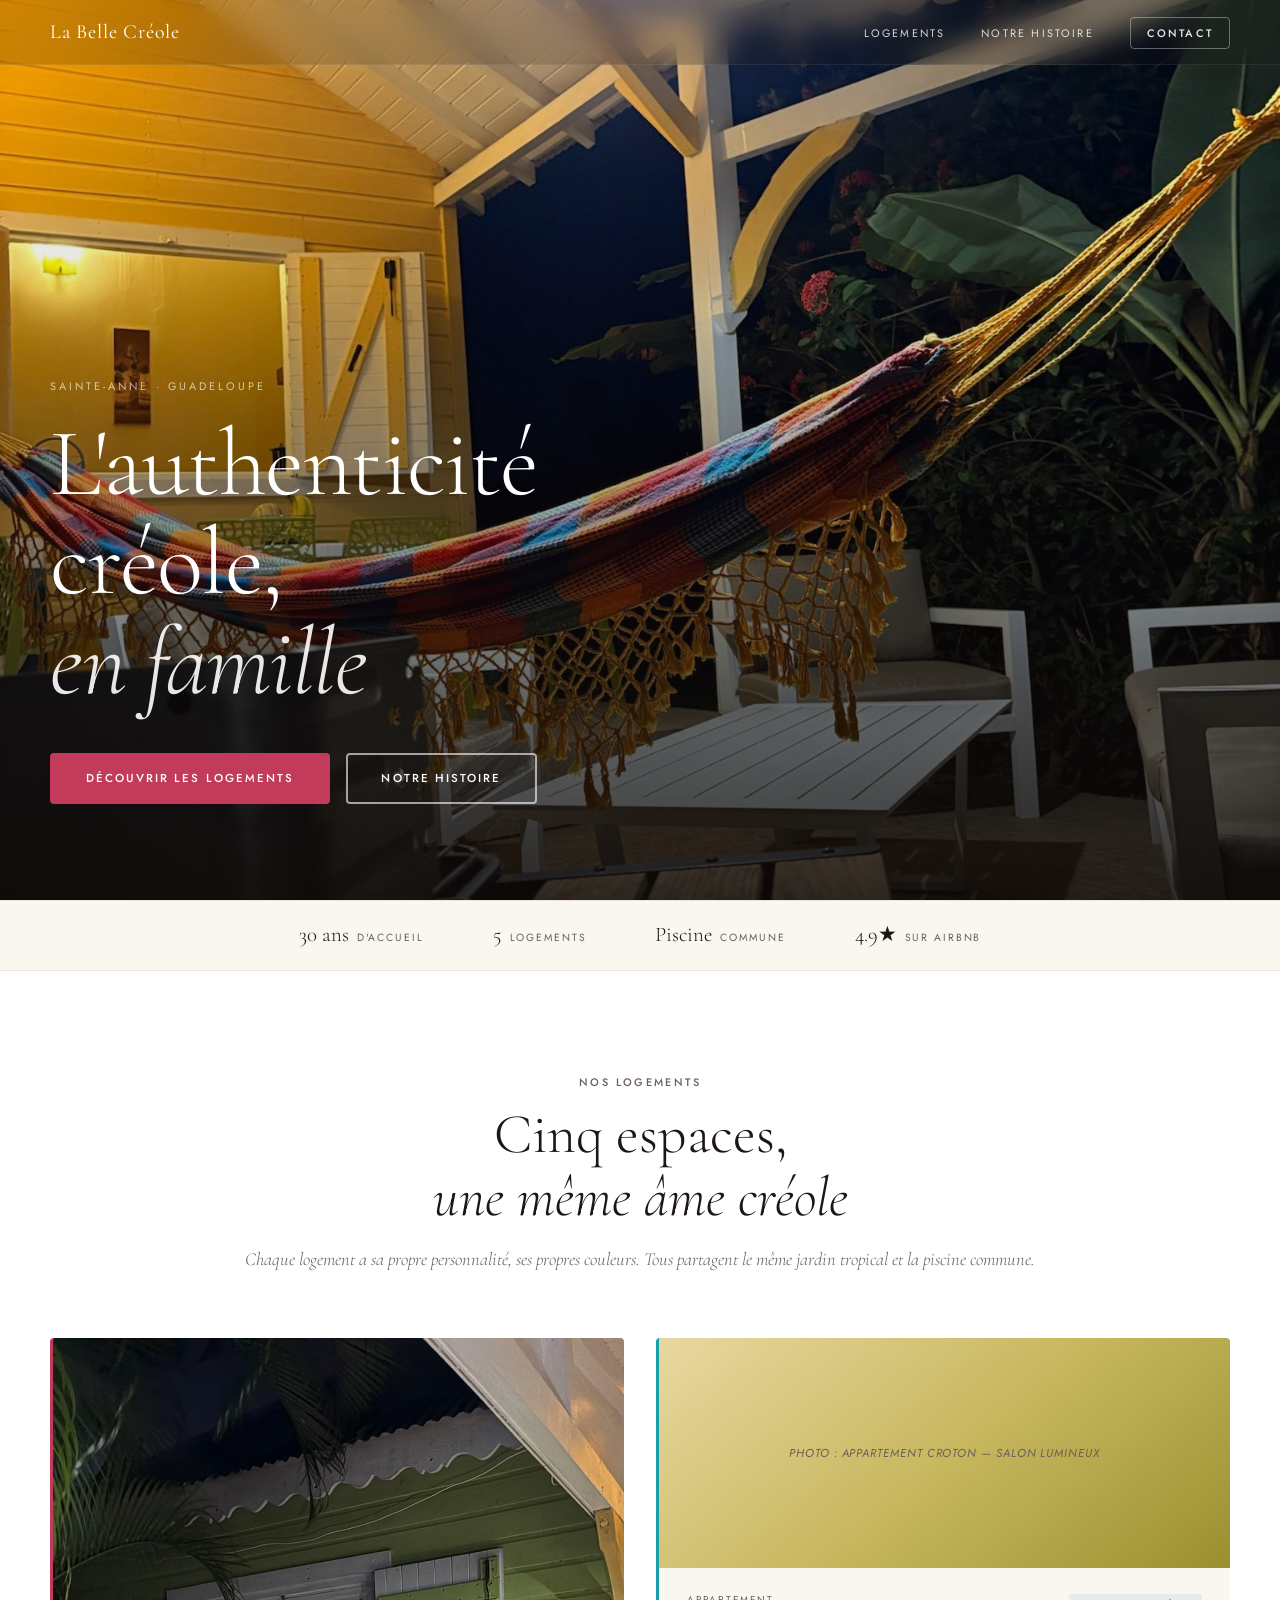
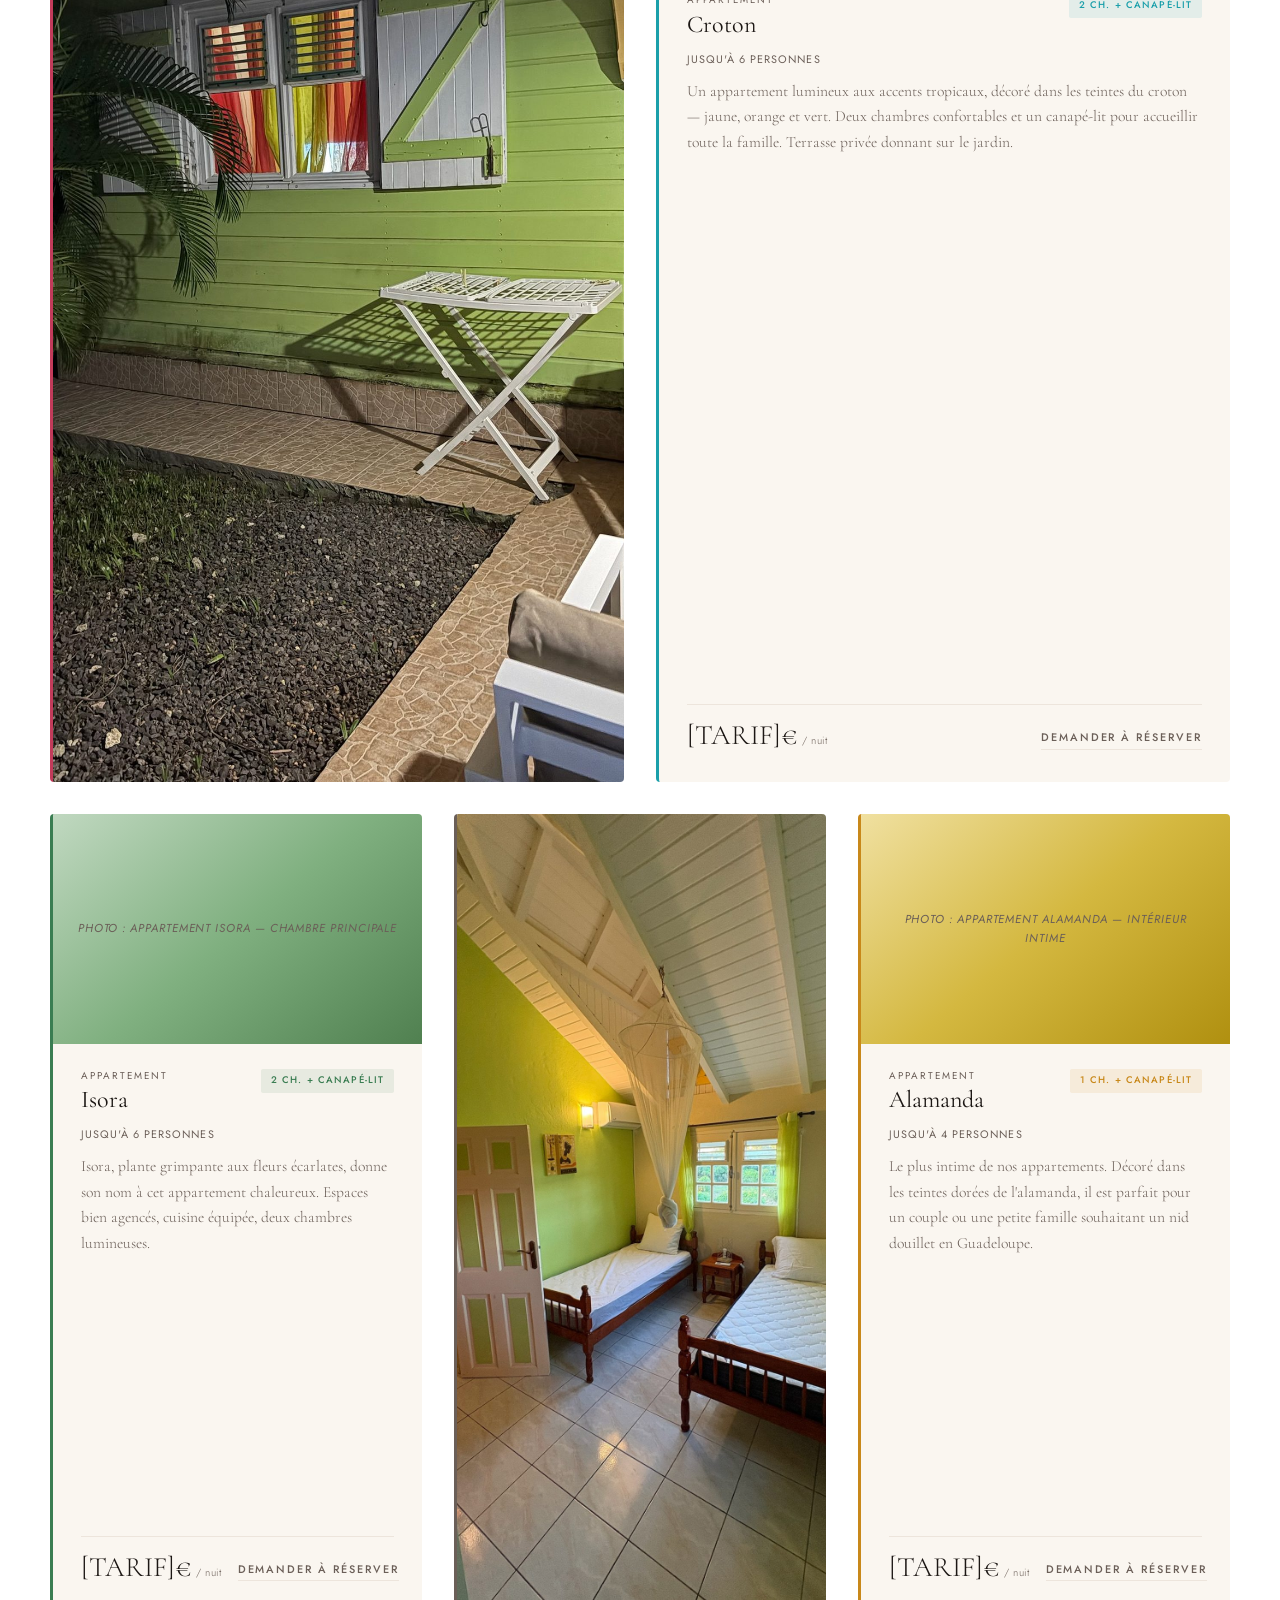
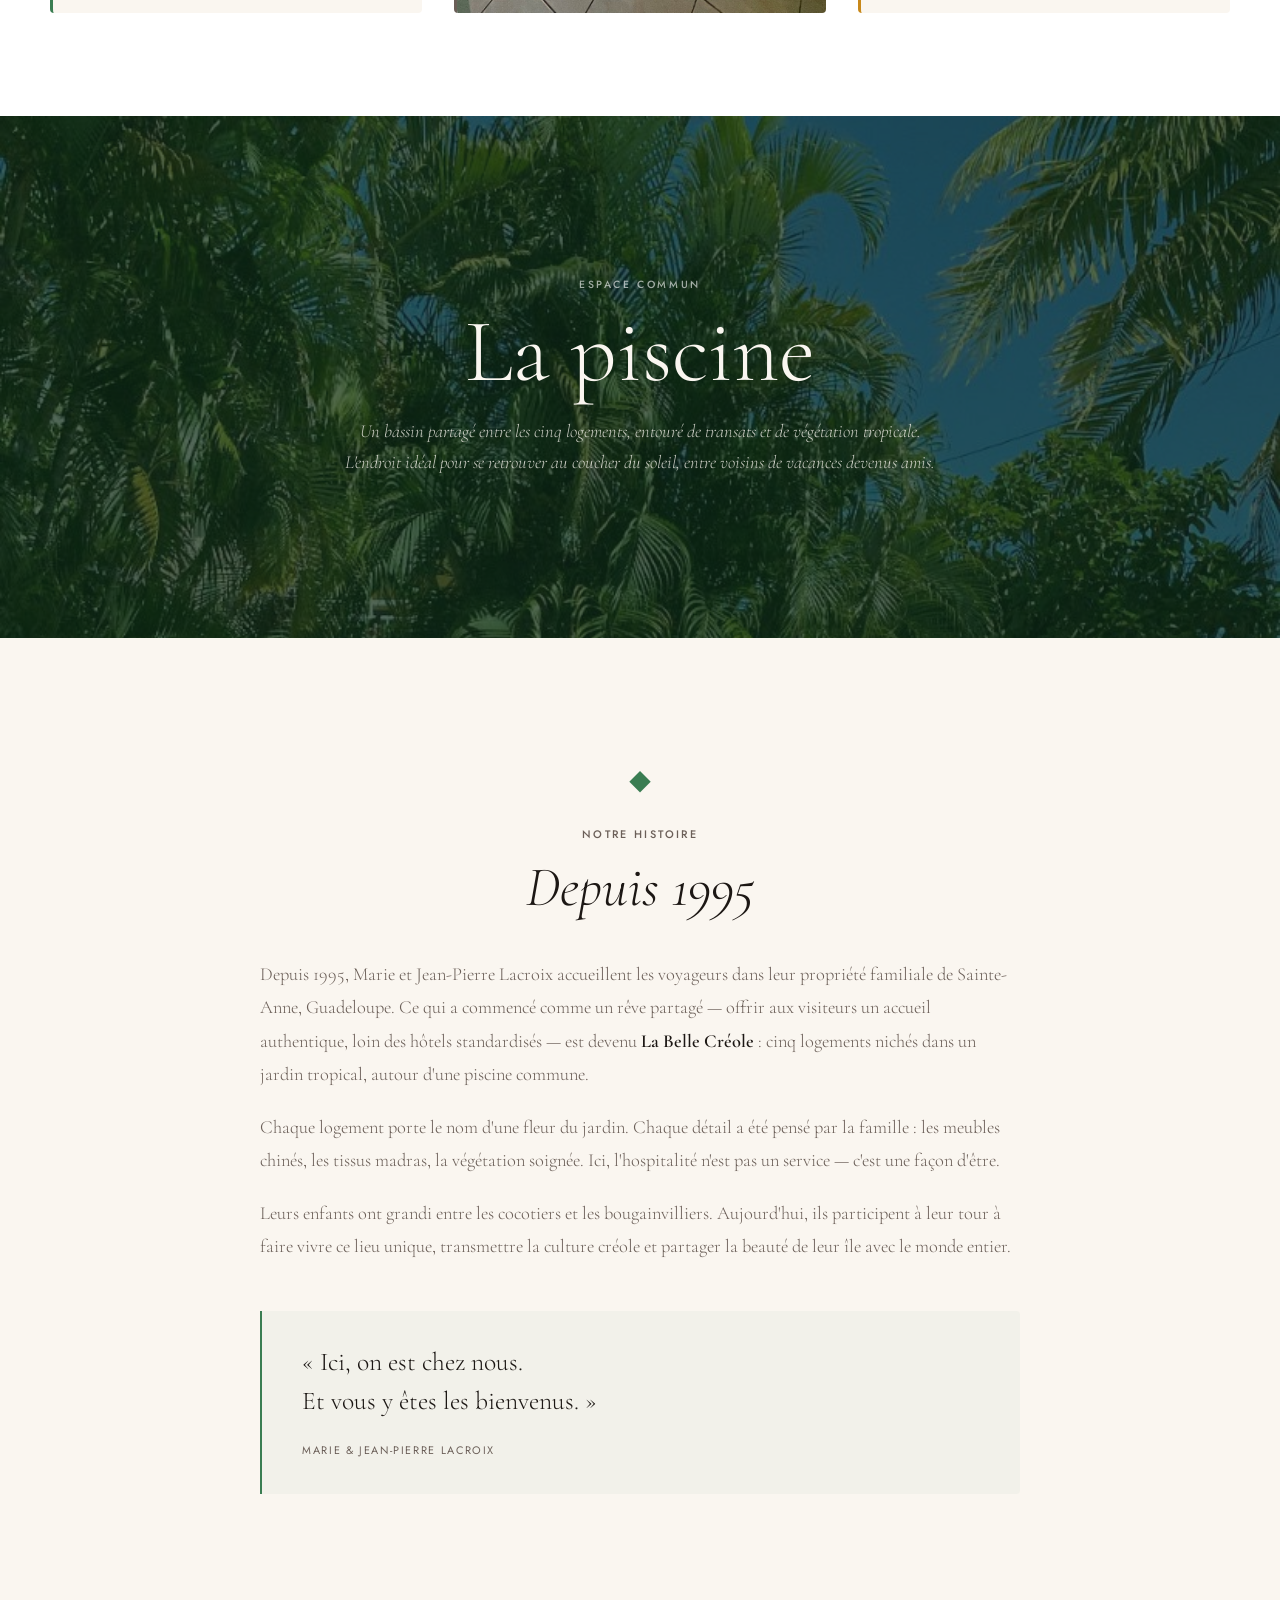
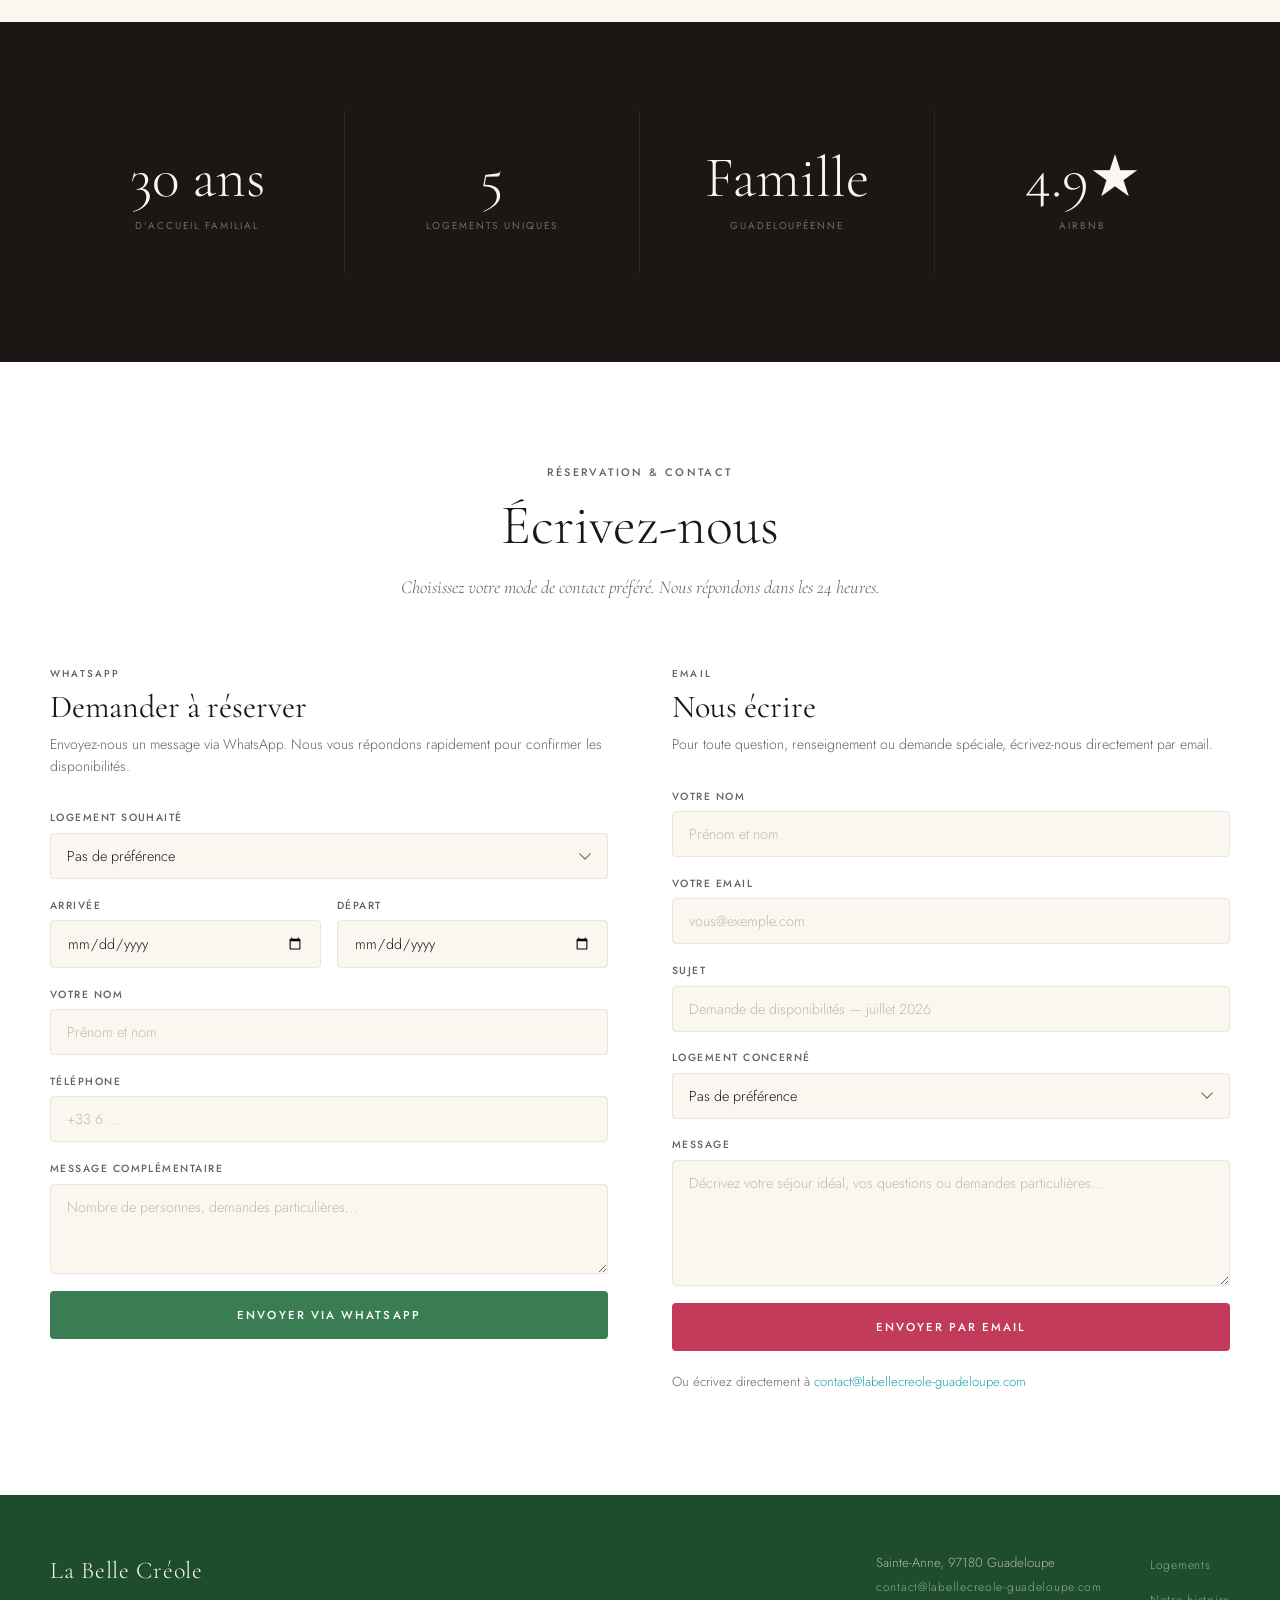
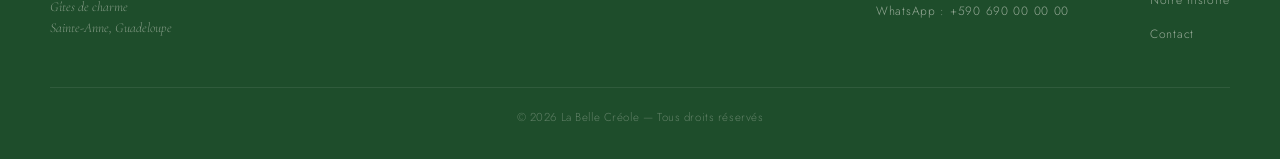
==== commit 63ede6ee: "Integrate real photos from Google Drive into all 3 propositions Downloaded and optimized 8 photos fr" ====
--- a/proposition-1/index.html
+++ b/proposition-1/index.html
@@ -34,9 +34,7 @@
          HERO — Plein écran cinématique
     ═══════════════════════════════════════════ -->
     <section class="hero" aria-label="Bienvenue à La Belle Créole">
-      <div class="photo-placeholder hero-photo" data-photo="cocotiers-piscine-aerien" role="img" aria-label="Vue aérienne des cocotiers et de la piscine">
-        <span>PHOTO : Vue aérienne — cocotiers et piscine au coucher du soleil</span>
-      </div>
+      <img src="../photos/web/terrasse-hamac.jpg" alt="Terrasse créole avec hamac coloré, La Belle Créole" class="hero-photo hero-img">
       <div class="hero-overlay" aria-hidden="true"></div>
       <div class="hero-content">
         <p class="hero-eyebrow">Sainte-Anne · Guadeloupe</p>
@@ -92,9 +90,7 @@
 
           <!-- Rangée haute : 2 colonnes — Hibiscus + Croton -->
           <article class="card card--hibiscus reveal" data-logement="Case créole «Hibiscus» — 2 chambres" aria-label="Case créole Hibiscus">
-            <div class="photo-placeholder card-photo" data-photo="case-creole-hibiscus-exterieur" role="img" aria-label="Extérieur de la case créole Hibiscus">
-              <span>PHOTO : Case créole Hibiscus — façade et jardin</span>
-            </div>
+            <img src="../photos/web/exterieur-vert.jpg" alt="Case créole Hibiscus" class="card-photo card-img">
             <div class="card-body">
               <div class="card-header-row">
                 <div>
@@ -156,9 +152,7 @@
           </article>
 
           <article class="card card--jasmin reveal" data-logement="Appartement «Jasmin» — 2 chambres + canapé-lit" aria-label="Appartement Jasmin">
-            <div class="photo-placeholder card-photo" data-photo="appartement-jasmin-terrasse" role="img" aria-label="Terrasse de l'appartement Jasmin">
-              <span>PHOTO : Appartement Jasmin — terrasse et jardin</span>
-            </div>
+            <img src="../photos/web/jasmin-chambre1.jpg" alt="Appartement Jasmin — chambre" class="card-photo card-img">
             <div class="card-body">
               <div class="card-header-row">
                 <div>
@@ -205,9 +199,7 @@
          PISCINE — Bannière plein largeur
     ═══════════════════════════════════════════ -->
     <section class="piscine-banner reveal" aria-labelledby="piscine-titre">
-      <div class="photo-placeholder piscine-photo" data-photo="piscine-commune-nuit" role="img" aria-label="La piscine commune illuminée la nuit">
-        <span>PHOTO : Piscine commune — reflets nocturnes dans le jardin tropical</span>
-      </div>
+      <img src="../photos/web/piscine.jpg" alt="Piscine commune La Belle Créole" class="piscine-photo piscine-img">
       <div class="piscine-overlay" aria-hidden="true"></div>
       <div class="piscine-content">
         <p class="piscine-eyebrow">Espace commun</p>
--- a/proposition-1/style.css
+++ b/proposition-1/style.css
@@ -1,11 +1,13 @@
-/* ═══════════════════════════════════════════════════════════
+@import url('https://fonts.googleapis.com/css2?family=Cormorant+Garamond:ital,wght@0,300;0,400;0,600;1,300;1,400;1,600&family=Jost:wght@300;400;500&display=swap');
+
+/* ═══════════════════════════════════════════════════════════════
    LA BELLE CRÉOLE — Proposition 1 : Éditorial plein écran
-   ═══════════════════════════════════════════════════════════ */
-
-/* ─── Google Fonts ─────────────────────────────────────────── */
-@import url('https://fonts.googleapis.com/css2?family=Cormorant+Garamond:ital,wght@0,300;0,400;0,600;1,300;1,400;1,600&family=Jost:wght@300;400;500&display=swap');
-
-/* ─── CSS Custom Properties ────────────────────────────────── */
+   ═══════════════════════════════════════════════════════════════
+   Design tokens, reset, layout, components, responsive.
+   ═══════════════════════════════════════════════════════════════ */
+
+/* ── Design tokens ──────────────────────────────────────────── */
+
 :root {
   --hibiscus:   #C23B5A;
   --turquoise:  #1A9FAA;
@@ -18,283 +20,209 @@
   --vert-fonce: #1E4D2B;
   --blanc:      #FFFFFF;
 
-  --font-serif: 'Cormorant Garamond', Georgia, serif;
-  --font-sans:  'Jost', system-ui, sans-serif;
-
-  --radius:     4px;
-  --shadow:     0 2px 16px rgba(28, 23, 20, 0.08);
-  --shadow-lg:  0 8px 40px rgba(28, 23, 20, 0.14);
-
-  --transition: 0.35s ease;
-  --container:  1200px;
-  --container-narrow: 760px;
-}
-
-/* ─── Reset & Base ──────────────────────────────────────────── */
-*,
-*::before,
-*::after {
-  box-sizing: border-box;
-  margin: 0;
-  padding: 0;
-}
+  --ff-serif: 'Cormorant Garamond', Georgia, serif;
+  --ff-sans:  'Jost', system-ui, sans-serif;
+
+  --container-max: 1180px;
+  --radius: 4px;
+
+  --ease-out-expo: cubic-bezier(0.16, 1, 0.3, 1);
+  --trans-fast:   150ms ease;
+  --trans-med:    280ms ease;
+  --trans-slow:   600ms var(--ease-out-expo);
+}
+
+/* ── Reset ───────────────────────────────────────────────────── */
+
+*, *::before, *::after { box-sizing: border-box; margin: 0; padding: 0; }
 
 html {
   scroll-behavior: smooth;
   font-size: 16px;
   -webkit-text-size-adjust: 100%;
+  text-size-adjust: 100%;
 }
 
 body {
-  font-family: var(--font-sans);
-  font-weight: 400;
+  font-family: var(--ff-sans);
+  font-weight: 300;
   color: var(--texte);
-  background-color: var(--blanc);
+  background-color: var(--sable);
   line-height: 1.65;
   overflow-x: hidden;
 }
 
-img,
-picture,
-video {
-  display: block;
-  max-width: 100%;
-}
-
-a {
-  color: inherit;
-  text-decoration: none;
-}
-
-ul[role="list"],
-ol[role="list"] {
-  list-style: none;
-}
-
-button {
-  font-family: inherit;
-  cursor: pointer;
-  border: none;
-  background: none;
-}
-
-address {
-  font-style: normal;
-}
-
-/* ─── Focus Visible ─────────────────────────────────────────── */
+img, picture, svg { display: block; max-width: 100%; }
+ul[role="list"]   { list-style: none; }
+a                 { color: inherit; text-decoration: none; }
+button            { font-family: inherit; cursor: pointer; background: none; border: none; }
+
+/* ── Accessibility ───────────────────────────────────────────── */
+
+.sr-only {
+  position: absolute;
+  width: 1px; height: 1px;
+  padding: 0; margin: -1px;
+  overflow: hidden;
+  clip: rect(0,0,0,0);
+  white-space: nowrap;
+  border: 0;
+}
+
 :focus-visible {
-  outline: 2px solid var(--hibiscus);
+  outline: 2px solid var(--turquoise);
   outline-offset: 3px;
-  border-radius: var(--radius);
-}
-
-/* ─── Reduced Motion ────────────────────────────────────────── */
+  border-radius: 2px;
+}
+
 @media (prefers-reduced-motion: reduce) {
-  *,
-  *::before,
-  *::after {
+  html { scroll-behavior: auto; }
+  *, *::before, *::after {
     animation-duration: 0.01ms !important;
     animation-iteration-count: 1 !important;
     transition-duration: 0.01ms !important;
-    scroll-behavior: auto !important;
-  }
-
-  .reveal {
-    opacity: 1 !important;
-    transform: none !important;
-  }
-}
-
-/* ─── Reveal animation ───────────────────────────────────────── */
+  }
+  .reveal { opacity: 1 !important; transform: none !important; }
+}
+
+/* ── Layout helpers ──────────────────────────────────────────── */
+
+.container {
+  width: min(var(--container-max), 100% - 3rem);
+  margin-inline: auto;
+}
+
+.container--narrow {
+  width: min(760px, 100% - 3rem);
+  margin-inline: auto;
+}
+
+/* ═══════════════════════════════════════════════════════════════
+   PHOTO PLACEHOLDERS
+   ═══════════════════════════════════════════════════════════════ */
+
+.photo-placeholder {
+  position: relative;
+  width: 100%;
+  min-height: 320px;
+  display: flex;
+  align-items: center;
+  justify-content: center;
+  background: linear-gradient(135deg, var(--ligne) 0%, #ddd3c7 100%);
+  overflow: hidden;
+}
+
+.photo-placeholder > span {
+  font-family: var(--ff-sans);
+  font-size: 0.72rem;
+  font-weight: 400;
+  letter-spacing: 0.08em;
+  text-transform: uppercase;
+  color: var(--gris);
+  font-style: italic;
+  text-align: center;
+  padding: 1rem 1.5rem;
+  pointer-events: none;
+  user-select: none;
+  position: relative;
+  z-index: 1;
+}
+
+/* Hero photo */
+.hero-photo {
+  position: absolute;
+  inset: 0;
+  width: 100%;
+  height: 100%;
+  min-height: unset;
+  background: linear-gradient(145deg, #9dc8be 0%, #65a899 35%, #3d8070 65%, #2a5c52 100%);
+}
+
+/* Card photos — varied tints per logement */
+.card--hibiscus  .card-photo { background: linear-gradient(140deg, #e8c8c8 0%, #d4908a 50%, #b86060 100%); }
+.card--croton    .card-photo { background: linear-gradient(140deg, #e8d8a0 0%, #c8b860 50%, #9a9030 100%); }
+.card--isora     .card-photo { background: linear-gradient(140deg, #c0d8c0 0%, #80b080 50%, #508050 100%); }
+.card--jasmin    .card-photo { background: linear-gradient(140deg, #e8e0d0 0%, #c8b890 50%, #a08850 100%); }
+.card--alamanda  .card-photo { background: linear-gradient(140deg, #f0e0a0 0%, #d4b840 50%, #b09010 100%); }
+
+/* Piscine photo */
+.piscine-photo {
+  position: absolute;
+  inset: 0;
+  width: 100%;
+  height: 100%;
+  min-height: unset;
+  background: linear-gradient(145deg, #a0ccd4 0%, #58acc0 40%, #2880a0 70%, #104870 100%);
+}
+
+/* ═══════════════════════════════════════════════════════════════
+   SCROLL REVEAL
+   ═══════════════════════════════════════════════════════════════ */
+
 .reveal {
   opacity: 0;
   transform: translateY(30px);
-  transition: opacity 0.7s ease, transform 0.7s ease;
-}
-
-.reveal.visible {
+  transition:
+    opacity  0.75s var(--ease-out-expo),
+    transform 0.75s var(--ease-out-expo);
+}
+
+.reveal.is-visible {
   opacity: 1;
   transform: translateY(0);
 }
 
-/* ─── Container ──────────────────────────────────────────────── */
-.container {
-  width: 100%;
-  max-width: var(--container);
-  margin-inline: auto;
-  padding-inline: 1.25rem;
-}
-
-.container--narrow {
-  max-width: var(--container-narrow);
-}
-
-/* ─── Photo Placeholder ──────────────────────────────────────── */
-.photo-placeholder {
-  display: flex;
-  align-items: center;
-  justify-content: center;
-  min-height: 320px;
-  background: linear-gradient(135deg, var(--ligne) 0%, #d4c9be 50%, var(--sable) 100%);
-  text-align: center;
-  padding: 1.5rem;
-}
-
-.photo-placeholder span {
-  font-family: var(--font-sans);
-  font-style: italic;
-  font-size: 0.8rem;
-  font-weight: 300;
-  color: var(--gris);
-  letter-spacing: 0.05em;
-  max-width: 360px;
-  line-height: 1.6;
-}
-
-/* ─── Section Shared Styles ─────────────────────────────────── */
-.section-header {
-  text-align: center;
-  margin-bottom: 3rem;
-}
-
-.section-eyebrow {
-  font-family: var(--font-sans);
-  font-weight: 500;
-  font-size: 0.7rem;
-  letter-spacing: 0.18em;
-  text-transform: uppercase;
-  color: var(--gris);
-  margin-bottom: 0.75rem;
-}
-
-.section-title {
-  font-family: var(--font-serif);
-  font-weight: 300;
-  font-size: clamp(2rem, 5vw, 3.25rem);
-  line-height: 1.15;
-  color: var(--texte);
-  margin-bottom: 1rem;
-}
-
-.section-title em {
-  font-style: italic;
-  font-weight: 300;
-}
-
-.section-intro {
-  font-size: 1rem;
-  color: var(--gris);
-  max-width: 540px;
-  margin-inline: auto;
-  line-height: 1.75;
-}
-
-/* ─── Buttons ────────────────────────────────────────────────── */
-.btn {
-  display: inline-flex;
-  align-items: center;
-  justify-content: center;
-  font-family: var(--font-sans);
-  font-weight: 500;
-  font-size: 0.75rem;
-  letter-spacing: 0.12em;
-  text-transform: uppercase;
-  padding: 0.85rem 2rem;
-  border-radius: var(--radius);
-  transition: background-color var(--transition), color var(--transition), border-color var(--transition), box-shadow var(--transition);
-  white-space: nowrap;
-  cursor: pointer;
-}
-
-.btn--primary {
-  background-color: var(--hibiscus);
-  color: var(--blanc);
-  border: 2px solid var(--hibiscus);
-}
-
-.btn--primary:hover,
-.btn--primary:focus-visible {
-  background-color: #a8314c;
-  border-color: #a8314c;
-  box-shadow: 0 4px 20px rgba(194, 59, 90, 0.3);
-}
-
-.btn--ghost {
-  background-color: transparent;
-  color: var(--blanc);
-  border: 2px solid rgba(255, 255, 255, 0.7);
-}
-
-.btn--ghost:hover,
-.btn--ghost:focus-visible {
-  background-color: rgba(255, 255, 255, 0.12);
-  border-color: var(--blanc);
-}
-
-.btn--reserve {
-  background-color: transparent;
-  color: var(--hibiscus);
-  border: 1.5px solid var(--hibiscus);
-  font-size: 0.7rem;
-  padding: 0.65rem 1.25rem;
-}
-
-.btn--reserve:hover,
-.btn--reserve:focus-visible {
-  background-color: var(--hibiscus);
-  color: var(--blanc);
-}
-
-.btn--whatsapp {
-  background-color: #25D366;
-  color: var(--blanc);
-  border: 2px solid #25D366;
-}
-
-.btn--whatsapp:hover,
-.btn--whatsapp:focus-visible {
-  background-color: #1ebe59;
-  border-color: #1ebe59;
-  box-shadow: 0 4px 20px rgba(37, 211, 102, 0.3);
-}
-
-.btn--full {
-  width: 100%;
-  margin-top: 0.5rem;
-}
-
-/* ═══════════════════════════════════════════════════════════
-   NAV
-   ═══════════════════════════════════════════════════════════ */
+/* Stagger siblings inside grid containers */
+.logements-grid .card:nth-child(2)  { transition-delay: 0.08s; }
+.logements-grid .card:nth-child(3)  { transition-delay: 0.04s; }
+.logements-grid .card:nth-child(4)  { transition-delay: 0.12s; }
+.logements-grid .card:nth-child(5)  { transition-delay: 0.20s; }
+.valeurs-grid   li:nth-child(2)     { transition-delay: 0.10s; }
+.valeurs-grid   li:nth-child(3)     { transition-delay: 0.20s; }
+.valeurs-grid   li:nth-child(4)     { transition-delay: 0.30s; }
+.contact-grid   .contact-col:nth-child(2) { transition-delay: 0.12s; }
+
+/* ═══════════════════════════════════════════════════════════════
+   NAVIGATION
+   ═══════════════════════════════════════════════════════════════ */
+
 .nav-wrapper {
-  position: sticky;
-  top: 0;
-  z-index: 100;
-  backdrop-filter: blur(12px);
-  -webkit-backdrop-filter: blur(12px);
-  background-color: rgba(255, 255, 255, 0.92);
-  border-bottom: 1px solid var(--ligne);
+  position: fixed;
+  top: 0; left: 0; right: 0;
+  z-index: 200;
+  background: rgba(28, 23, 20, 0.18);
+  backdrop-filter: blur(14px);
+  -webkit-backdrop-filter: blur(14px);
+  border-bottom: 1px solid rgba(255,255,255,0.07);
+  transition: background var(--trans-med), box-shadow var(--trans-med);
+}
+
+.nav-wrapper.is-scrolled {
+  background: rgba(28, 23, 20, 0.94);
+  box-shadow: 0 1px 0 rgba(255,255,255,0.05), 0 4px 24px rgba(0,0,0,0.3);
 }
 
 .nav {
   display: flex;
   align-items: center;
   justify-content: space-between;
-  max-width: var(--container);
+  width: min(var(--container-max), 100% - 3rem);
   margin-inline: auto;
-  padding: 0 1.25rem;
   height: 64px;
+  gap: 2rem;
 }
 
 .nav-logo {
-  font-family: var(--font-serif);
+  font-family: var(--ff-serif);
+  font-size: 1.25rem;
   font-weight: 400;
-  font-size: 1.35rem;
-  color: var(--texte);
-  letter-spacing: 0.02em;
+  letter-spacing: 0.04em;
+  color: var(--blanc);
   white-space: nowrap;
-}
+  flex-shrink: 0;
+  transition: opacity var(--trans-fast);
+}
+.nav-logo:hover { opacity: 0.8; }
 
 .nav-links {
   display: flex;
@@ -304,85 +232,79 @@
 }
 
 .nav-link {
-  font-family: var(--font-sans);
+  font-family: var(--ff-sans);
+  font-size: 0.68rem;
   font-weight: 400;
-  font-size: 0.72rem;
-  letter-spacing: 0.12em;
-  text-transform: uppercase;
-  color: var(--gris);
-  transition: color var(--transition);
-}
-
-.nav-link:hover,
-.nav-link:focus-visible {
-  color: var(--texte);
-}
+  letter-spacing: 0.2em;
+  text-transform: uppercase;
+  color: rgba(255,255,255,0.82);
+  position: relative;
+  padding-bottom: 2px;
+  transition: color var(--trans-fast);
+}
+
+.nav-link::after {
+  content: '';
+  position: absolute;
+  bottom: -2px; left: 0;
+  width: 0; height: 1px;
+  background: var(--blanc);
+  transition: width var(--trans-med);
+}
+
+.nav-link:hover            { color: var(--blanc); }
+.nav-link:hover::after     { width: 100%; }
 
 .nav-link--cta {
-  color: var(--hibiscus);
+  color: rgba(255,255,255,0.9);
+  border: 1px solid rgba(255,255,255,0.35);
+  padding: 0.45rem 1rem 0.45rem;
+  border-radius: var(--radius);
   font-weight: 500;
-}
-
+  transition: color var(--trans-fast), background var(--trans-fast), border-color var(--trans-fast);
+}
+.nav-link--cta::after { display: none; }
 .nav-link--cta:hover {
-  color: #a8314c;
-}
-
+  background: rgba(255,255,255,0.12);
+  border-color: rgba(255,255,255,0.7);
+  color: var(--blanc);
+}
+
+/* Burger */
 .nav-burger {
   display: none;
   flex-direction: column;
   gap: 5px;
   padding: 6px;
-  background: none;
-  border: none;
-  cursor: pointer;
+  flex-shrink: 0;
+  z-index: 210;
 }
 
 .burger-bar {
   display: block;
-  width: 22px;
-  height: 1.5px;
-  background-color: var(--texte);
-  transition: transform var(--transition), opacity var(--transition);
-}
-
-/* Burger open state */
-.nav-burger[aria-expanded="true"] .burger-bar:nth-child(1) {
-  transform: translateY(6.5px) rotate(45deg);
-}
-
-.nav-burger[aria-expanded="true"] .burger-bar:nth-child(2) {
-  opacity: 0;
-}
-
-.nav-burger[aria-expanded="true"] .burger-bar:nth-child(3) {
-  transform: translateY(-6.5px) rotate(-45deg);
-}
-
-/* ═══════════════════════════════════════════════════════════
+  width: 22px; height: 1.5px;
+  background: var(--blanc);
+  border-radius: 2px;
+  transition: transform var(--trans-med), opacity var(--trans-med);
+  transform-origin: center;
+}
+
+.nav-burger[aria-expanded="true"] .burger-bar:nth-child(1) { transform: translateY(6.5px) rotate(45deg); }
+.nav-burger[aria-expanded="true"] .burger-bar:nth-child(2) { opacity: 0; transform: scaleX(0); }
+.nav-burger[aria-expanded="true"] .burger-bar:nth-child(3) { transform: translateY(-6.5px) rotate(-45deg); }
+
+/* ═══════════════════════════════════════════════════════════════
    HERO
-   ═══════════════════════════════════════════════════════════ */
+   ═══════════════════════════════════════════════════════════════ */
+
 .hero {
   position: relative;
   width: 100%;
   height: 100vh;
-  min-height: 560px;
+  min-height: 600px;
+  overflow: hidden;
   display: flex;
   align-items: flex-end;
-  overflow: hidden;
-}
-
-.hero-photo {
-  position: absolute;
-  inset: 0;
-  width: 100%;
-  height: 100%;
-  min-height: 100vh;
-  background: linear-gradient(160deg, #2a5f4f 0%, #1a3d2e 30%, #3A7D52 60%, #1A9FAA 100%);
-  z-index: 0;
-}
-
-.hero-photo span {
-  color: rgba(255, 255, 255, 0.4);
 }
 
 .hero-overlay {
@@ -390,44 +312,49 @@
   inset: 0;
   background: linear-gradient(
     to top,
-    rgba(10, 10, 10, 0.78) 0%,
-    rgba(10, 10, 10, 0.35) 40%,
-    rgba(10, 10, 10, 0.05) 100%
+    rgba(14, 10, 8, 0.85) 0%,
+    rgba(14, 10, 8, 0.42) 38%,
+    rgba(14, 10, 8, 0.10) 68%,
+    transparent 100%
   );
+  pointer-events: none;
   z-index: 1;
 }
 
 .hero-content {
   position: relative;
   z-index: 2;
-  width: 100%;
-  max-width: var(--container);
+  width: min(var(--container-max), 100% - 3rem);
   margin-inline: auto;
-  padding: 0 1.25rem 5rem;
+  padding-bottom: clamp(3rem, 8vw, 6rem);
+  color: var(--blanc);
 }
 
 .hero-eyebrow {
-  font-family: var(--font-sans);
-  font-weight: 300;
-  font-size: 0.72rem;
-  letter-spacing: 0.22em;
-  text-transform: uppercase;
-  color: rgba(255, 255, 255, 0.7);
-  margin-bottom: 1rem;
+  font-family: var(--ff-sans);
+  font-size: 0.68rem;
+  font-weight: 400;
+  letter-spacing: 0.28em;
+  text-transform: uppercase;
+  color: rgba(255,255,255,0.65);
+  margin-bottom: 1.1rem;
 }
 
 .hero-title {
-  font-family: var(--font-serif);
-  font-weight: 300;
-  font-size: clamp(3rem, 9vw, 5.5rem);
-  line-height: 1.08;
+  font-family: var(--ff-serif);
+  font-size: clamp(3.25rem, 7.5vw, 6.75rem);
+  font-weight: 300;
+  line-height: 1.04;
+  letter-spacing: -0.015em;
   color: var(--blanc);
-  margin-bottom: 2.25rem;
-  max-width: 700px;
+  margin-bottom: 2.5rem;
+  max-width: 13ch;
 }
 
 .hero-title em {
   font-style: italic;
+  font-weight: 300;
+  color: rgba(255,255,255,0.9);
 }
 
 .hero-ctas {
@@ -437,13 +364,99 @@
   align-items: center;
 }
 
-/* ═══════════════════════════════════════════════════════════
+/* ═══════════════════════════════════════════════════════════════
+   BUTTONS
+   ═══════════════════════════════════════════════════════════════ */
+
+.btn {
+  display: inline-flex;
+  align-items: center;
+  justify-content: center;
+  font-family: var(--ff-sans);
+  font-size: 0.72rem;
+  font-weight: 500;
+  letter-spacing: 0.18em;
+  text-transform: uppercase;
+  padding: 0.875rem 2.1rem;
+  border-radius: var(--radius);
+  border: 2px solid transparent;
+  transition:
+    background-color var(--trans-med),
+    color var(--trans-med),
+    border-color var(--trans-med),
+    transform var(--trans-fast),
+    box-shadow var(--trans-med);
+  white-space: nowrap;
+  cursor: pointer;
+}
+
+.btn:hover  { transform: translateY(-1px); }
+.btn:active { transform: none; }
+
+.btn--primary {
+  background: var(--hibiscus);
+  color: var(--blanc);
+  border-color: var(--hibiscus);
+}
+.btn--primary:hover {
+  background: #aa2e4a;
+  border-color: #aa2e4a;
+  box-shadow: 0 6px 24px rgba(194,59,90,0.38);
+}
+
+.btn--ghost {
+  background: transparent;
+  color: var(--blanc);
+  border-color: rgba(255,255,255,0.6);
+}
+.btn--ghost:hover {
+  background: rgba(255,255,255,0.1);
+  border-color: var(--blanc);
+}
+
+.btn--whatsapp {
+  background: var(--vert);
+  color: var(--blanc);
+  border-color: var(--vert);
+}
+.btn--whatsapp:hover {
+  background: #2f6842;
+  border-color: #2f6842;
+  box-shadow: 0 6px 24px rgba(58,125,82,0.38);
+}
+
+.btn--reserve {
+  font-family: var(--ff-sans);
+  font-size: 0.68rem;
+  font-weight: 500;
+  letter-spacing: 0.18em;
+  text-transform: uppercase;
+  color: var(--gris);
+  background: none;
+  border: none;
+  border-bottom: 1px solid var(--ligne);
+  border-radius: 0;
+  padding: 0.2rem 0;
+  transition: color var(--trans-med), border-color var(--trans-med);
+  cursor: pointer;
+}
+.btn--reserve:hover {
+  color: var(--hibiscus);
+  border-color: var(--hibiscus);
+  transform: none;
+}
+
+.btn--full { width: 100%; }
+
+/* ═══════════════════════════════════════════════════════════════
    BANDEAU CHIFFRES
-   ═══════════════════════════════════════════════════════════ */
+   ═══════════════════════════════════════════════════════════════ */
+
 .bandeau-chiffres {
-  background-color: var(--sable);
-  padding: 3rem 0;
+  background: var(--sable);
+  border-top: 1px solid var(--ligne);
   border-bottom: 1px solid var(--ligne);
+  padding: 1.5rem 1rem;
 }
 
 .chiffres-list {
@@ -451,113 +464,148 @@
   align-items: center;
   justify-content: center;
   flex-wrap: wrap;
-  gap: 0.5rem 0;
+  gap: 0.5rem 2rem;
   list-style: none;
+  max-width: var(--container-max);
+  margin-inline: auto;
 }
 
 .chiffre-item {
   display: flex;
-  flex-direction: column;
+  align-items: baseline;
+  gap: 0.5rem;
+}
+
+.chiffre-number {
+  font-family: var(--ff-serif);
+  font-size: 1.3rem;
+  font-weight: 300;
+  color: var(--texte);
+  line-height: 1;
+}
+
+.chiffre-label {
+  font-family: var(--ff-sans);
+  font-size: 0.65rem;
+  font-weight: 400;
+  letter-spacing: 0.18em;
+  text-transform: uppercase;
+  color: var(--gris);
+}
+
+.chiffre-sep-item {
+  display: flex;
   align-items: center;
-  text-align: center;
-  padding: 0.5rem 2rem;
-}
-
-.chiffre-sep-item {
-  display: flex;
-  align-items: center;
-  padding: 0 0.25rem;
 }
 
 .chiffre-sep {
-  font-family: var(--font-serif);
-  font-size: 2rem;
+  font-size: 1.2rem;
   color: var(--ligne);
   line-height: 1;
-}
-
-.chiffre-number {
-  font-family: var(--font-serif);
-  font-weight: 300;
-  font-size: clamp(1.75rem, 4vw, 2.5rem);
+  display: block;
+}
+
+/* ═══════════════════════════════════════════════════════════════
+   SECTION HEADERS (shared pattern)
+   ═══════════════════════════════════════════════════════════════ */
+
+.section-header {
+  text-align: center;
+  margin-bottom: clamp(2.5rem, 5vw, 4rem);
+}
+
+.section-eyebrow {
+  font-family: var(--ff-sans);
+  font-size: 0.68rem;
+  font-weight: 500;
+  letter-spacing: 0.22em;
+  text-transform: uppercase;
+  color: var(--gris);
+  margin-bottom: 0.75rem;
+  display: block;
+}
+
+.section-title {
+  font-family: var(--ff-serif);
+  font-size: clamp(2rem, 4.5vw, 3.5rem);
+  font-weight: 300;
+  line-height: 1.12;
   color: var(--texte);
-  line-height: 1.1;
-}
-
-.chiffre-label {
-  font-family: var(--font-sans);
-  font-weight: 400;
-  font-size: 0.68rem;
-  letter-spacing: 0.14em;
-  text-transform: uppercase;
-  color: var(--gris);
-  margin-top: 0.3rem;
-}
-
-/* ═══════════════════════════════════════════════════════════
+  margin-bottom: 0;
+}
+
+.section-title em {
+  font-style: italic;
+  font-weight: 300;
+}
+
+.section-intro {
+  font-family: var(--ff-serif);
+  font-size: clamp(1rem, 2vw, 1.15rem);
+  font-weight: 300;
+  font-style: italic;
+  color: var(--gris);
+  margin-top: 1rem;
+  line-height: 1.6;
+}
+
+/* ═══════════════════════════════════════════════════════════════
    LOGEMENTS
-   ═══════════════════════════════════════════════════════════ */
+   ═══════════════════════════════════════════════════════════════ */
+
 .logements {
-  padding: 5rem 0 4rem;
-  background-color: var(--blanc);
-}
-
+  padding: clamp(4rem, 8vw, 7rem) 0;
+  background: var(--blanc);
+}
+
+/* 6-column grid: row1 = 2 cards (span 3), row2 = 3 cards (span 2) */
 .logements-grid {
   display: grid;
-  grid-template-columns: 1fr;
-  gap: 1.75rem;
-}
-
-/* Cards */
+  grid-template-columns: repeat(6, 1fr);
+  gap: clamp(1.25rem, 2.5vw, 2rem);
+}
+
+.logements-grid .card:nth-child(1) { grid-column: 1 / 4; }
+.logements-grid .card:nth-child(2) { grid-column: 4 / 7; }
+.logements-grid .card:nth-child(3) { grid-column: 1 / 3; }
+.logements-grid .card:nth-child(4) { grid-column: 3 / 5; }
+.logements-grid .card:nth-child(5) { grid-column: 5 / 7; }
+
+/* Card component */
 .card {
-  background-color: var(--blanc);
+  background: var(--sable);
   border-radius: var(--radius);
-  box-shadow: var(--shadow);
   overflow: hidden;
   display: flex;
   flex-direction: column;
-  border-left: 4px solid var(--ligne);
-  transition: box-shadow var(--transition), transform var(--transition);
+  position: relative;
+  border-left: 3px solid transparent;
+  transition: transform var(--trans-med), box-shadow var(--trans-med);
 }
 
 .card:hover {
-  box-shadow: var(--shadow-lg);
-  transform: translateY(-3px);
-}
-
-.card--hibiscus { border-left-color: var(--hibiscus); }
-.card--croton   { border-left-color: var(--turquoise); }
-.card--isora    { border-left-color: var(--vert); }
-.card--jasmin   { border-left-color: var(--gris); }
-.card--alamanda { border-left-color: var(--or); }
+  transform: translateY(-5px);
+  box-shadow: 0 20px 56px rgba(28,23,20,0.13);
+}
+
+.card:hover .card-photo {
+  transform: scale(1.04);
+}
+
+.card--hibiscus  { border-left-color: var(--hibiscus); }
+.card--croton    { border-left-color: var(--turquoise); }
+.card--isora     { border-left-color: var(--vert); }
+.card--jasmin    { border-left-color: var(--gris); }
+.card--alamanda  { border-left-color: var(--or); }
 
 .card-photo {
-  min-height: 220px;
-  width: 100%;
-}
-
-.card--hibiscus .card-photo {
-  background: linear-gradient(135deg, #f2b8c6 0%, #e8899e 50%, var(--hibiscus) 100%);
-}
-
-.card--croton .card-photo {
-  background: linear-gradient(135deg, #a8e0e5 0%, #5fc4cc 50%, var(--turquoise) 100%);
-}
-
-.card--isora .card-photo {
-  background: linear-gradient(135deg, #a5cdb5 0%, #6aab83 50%, var(--vert) 100%);
-}
-
-.card--jasmin .card-photo {
-  background: linear-gradient(135deg, #c8bfba 0%, #9c9089 50%, var(--gris) 100%);
-}
-
-.card--alamanda .card-photo {
-  background: linear-gradient(135deg, #f0d9a8 0%, #dbb060 50%, var(--or) 100%);
+  min-height: 230px;
+  flex-shrink: 0;
+  transition: transform 0.55s var(--ease-out-expo);
 }
 
 .card-body {
-  padding: 1.5rem;
+  padding: 1.5rem 1.75rem 2rem;
   display: flex;
   flex-direction: column;
   flex: 1;
@@ -568,124 +616,115 @@
   display: flex;
   align-items: flex-start;
   justify-content: space-between;
-  gap: 0.75rem;
+  gap: 1rem;
+  margin-bottom: 0.2rem;
 }
 
 .card-eyebrow {
-  font-family: var(--font-sans);
+  font-family: var(--ff-sans);
+  font-size: 0.62rem;
   font-weight: 400;
-  font-size: 0.65rem;
-  letter-spacing: 0.15em;
-  text-transform: uppercase;
-  color: var(--gris);
-  margin-bottom: 0.15rem;
+  letter-spacing: 0.2em;
+  text-transform: uppercase;
+  color: var(--gris);
+  margin-bottom: 0.2rem;
 }
 
 .card-title {
-  font-family: var(--font-serif);
+  font-family: var(--ff-serif);
+  font-size: 1.5rem;
   font-weight: 400;
-  font-size: 1.6rem;
   color: var(--texte);
   line-height: 1.1;
 }
 
 .card-badge {
-  font-family: var(--font-sans);
+  font-family: var(--ff-sans);
+  font-size: 0.6rem;
   font-weight: 500;
-  font-size: 0.62rem;
-  letter-spacing: 0.1em;
-  text-transform: uppercase;
-  padding: 0.3rem 0.65rem;
-  border-radius: 2rem;
+  letter-spacing: 0.12em;
+  text-transform: uppercase;
+  padding: 0.25rem 0.6rem;
+  border-radius: 2px;
   white-space: nowrap;
   flex-shrink: 0;
-}
-
-.card-badge--hibiscus { background-color: rgba(194, 59, 90, 0.1);  color: var(--hibiscus); }
-.card-badge--croton   { background-color: rgba(26, 159, 170, 0.1); color: var(--turquoise); }
-.card-badge--isora    { background-color: rgba(58, 125, 82, 0.1);  color: var(--vert); }
-.card-badge--jasmin   { background-color: rgba(107, 95, 88, 0.1);  color: var(--gris); }
-.card-badge--alamanda { background-color: rgba(200, 136, 26, 0.1); color: var(--or); }
+  margin-top: 0.1rem;
+}
+
+.card-badge--hibiscus { background: rgba(194,59,90,0.1);   color: var(--hibiscus); }
+.card-badge--croton   { background: rgba(26,159,170,0.1);  color: var(--turquoise); }
+.card-badge--isora    { background: rgba(58,125,82,0.1);   color: var(--vert); }
+.card-badge--jasmin   { background: rgba(107,95,88,0.1);   color: var(--gris); }
+.card-badge--alamanda { background: rgba(200,136,26,0.1);  color: var(--or); }
 
 .card-capacity {
-  font-family: var(--font-sans);
-  font-size: 0.72rem;
+  font-family: var(--ff-sans);
+  font-size: 0.68rem;
   font-weight: 400;
-  letter-spacing: 0.06em;
+  letter-spacing: 0.1em;
+  text-transform: uppercase;
   color: var(--gris);
 }
 
 .card-desc {
-  font-size: 0.9rem;
-  color: var(--gris);
-  line-height: 1.7;
+  font-family: var(--ff-serif);
+  font-size: 0.975rem;
+  font-weight: 300;
+  line-height: 1.65;
+  color: var(--gris);
   flex: 1;
 }
 
 .card-footer {
   display: flex;
-  align-items: center;
+  align-items: flex-end;
   justify-content: space-between;
   gap: 1rem;
   margin-top: 0.5rem;
   padding-top: 1rem;
   border-top: 1px solid var(--ligne);
-  flex-wrap: wrap;
 }
 
 .card-price {
   display: flex;
   align-items: baseline;
   gap: 0.3rem;
+  flex-shrink: 0;
 }
 
 .card-price-amount {
-  font-family: var(--font-serif);
-  font-weight: 600;
-  font-size: 1.45rem;
+  font-family: var(--ff-serif);
+  font-size: 1.75rem;
+  font-weight: 300;
   color: var(--texte);
+  line-height: 1;
 }
 
 .card-price-unit {
-  font-family: var(--font-sans);
-  font-size: 0.7rem;
-  font-weight: 300;
-  color: var(--gris);
-  letter-spacing: 0.05em;
-}
-
-/* ═══════════════════════════════════════════════════════════
+  font-family: var(--ff-sans);
+  font-size: 0.65rem;
+  color: var(--gris);
+  letter-spacing: 0.06em;
+}
+
+/* ═══════════════════════════════════════════════════════════════
    PISCINE BANNER
-   ═══════════════════════════════════════════════════════════ */
+   ═══════════════════════════════════════════════════════════════ */
+
 .piscine-banner {
   position: relative;
-  width: 100%;
-  min-height: 480px;
+  overflow: hidden;
+  min-height: 58vh;
   display: flex;
   align-items: center;
   justify-content: center;
-  overflow: hidden;
-  background-color: var(--vert-fonce);
-}
-
-.piscine-photo {
-  position: absolute;
-  inset: 0;
-  width: 100%;
-  height: 100%;
-  min-height: 480px;
-  background: linear-gradient(160deg, #1E4D2B 0%, #163822 40%, #0e2a1a 70%, #1A9FAA 100%);
-  z-index: 0;
-}
-
-.piscine-photo span {
-  color: rgba(255, 255, 255, 0.35);
 }
 
 .piscine-overlay {
   position: absolute;
   inset: 0;
-  background: rgba(10, 30, 18, 0.62);
+  background: rgba(14, 40, 24, 0.70);
+  pointer-events: none;
   z-index: 1;
 }
 
@@ -693,63 +732,76 @@
   position: relative;
   z-index: 2;
   text-align: center;
-  padding: 3rem 1.25rem;
-  max-width: 560px;
+  padding: 4rem 1.5rem;
+  color: var(--blanc);
+  max-width: 640px;
 }
 
 .piscine-eyebrow {
-  font-family: var(--font-sans);
-  font-weight: 400;
-  font-size: 0.68rem;
-  letter-spacing: 0.2em;
-  text-transform: uppercase;
-  color: rgba(255, 255, 255, 0.6);
-  margin-bottom: 0.75rem;
+  font-family: var(--ff-sans);
+  font-size: 0.65rem;
+  font-weight: 500;
+  letter-spacing: 0.25em;
+  text-transform: uppercase;
+  color: rgba(255,255,255,0.6);
+  margin-bottom: 0.85rem;
+  display: block;
 }
 
 .piscine-title {
-  font-family: var(--font-serif);
-  font-weight: 300;
-  font-size: clamp(2.5rem, 6vw, 4rem);
-  color: var(--blanc);
-  line-height: 1.1;
+  font-family: var(--ff-serif);
+  font-size: clamp(3rem, 7vw, 6rem);
+  font-weight: 300;
+  line-height: 1;
+  color: var(--sable);
   margin-bottom: 1.25rem;
 }
 
 .piscine-desc {
-  font-size: 0.95rem;
-  color: rgba(255, 255, 255, 0.75);
+  font-family: var(--ff-serif);
+  font-size: clamp(1rem, 2vw, 1.15rem);
+  font-weight: 300;
+  font-style: italic;
+  color: rgba(250,246,240,0.78);
+  line-height: 1.65;
+}
+
+/* ═══════════════════════════════════════════════════════════════
+   NOTRE HISTOIRE
+   ═══════════════════════════════════════════════════════════════ */
+
+.histoire {
+  padding: clamp(5rem, 10vw, 8rem) 0;
+  background: var(--sable);
+}
+
+.histoire-ornament {
+  font-size: 1.75rem;
+  color: var(--vert);
+  opacity: 0.5;
+  text-align: center;
+  margin-bottom: 2rem;
+  line-height: 1;
+  display: block;
+}
+
+.histoire .section-header {
+  margin-bottom: 2.5rem;
+}
+
+.histoire-body {
+  font-family: var(--ff-serif);
+  font-size: clamp(1.05rem, 2vw, 1.15rem);
+  font-weight: 300;
   line-height: 1.8;
-}
-
-/* ═══════════════════════════════════════════════════════════
-   NOTRE HISTOIRE
-   ═══════════════════════════════════════════════════════════ */
-.histoire {
-  padding: 5.5rem 0 4rem;
-  background-color: var(--blanc);
-}
-
-.histoire-ornament {
-  text-align: center;
-  font-size: 1.5rem;
-  color: var(--hibiscus);
-  margin-bottom: 2rem;
-  opacity: 0.5;
-}
-
-.histoire-body {
-  display: flex;
-  flex-direction: column;
-  gap: 1.25rem;
-  margin-bottom: 2.5rem;
+  color: var(--gris);
 }
 
 .histoire-body p {
-  font-size: 1.025rem;
-  color: var(--texte);
-  line-height: 1.85;
-}
+  margin-bottom: 1.25rem;
+}
+
+.histoire-body p:last-child { margin-bottom: 0; }
 
 .histoire-body strong {
   font-weight: 600;
@@ -757,88 +809,92 @@
 }
 
 .histoire-quote {
-  border-left: 3px solid var(--hibiscus);
-  padding: 1.25rem 1.5rem 1.25rem 2rem;
-  margin: 0;
-  background-color: var(--sable);
+  margin-top: 3rem;
+  padding: 2rem 2.5rem;
+  border-left: 2px solid var(--vert);
+  background: rgba(58,125,82,0.04);
   border-radius: 0 var(--radius) var(--radius) 0;
+  text-align: left;
 }
 
 .histoire-quote p {
-  font-family: var(--font-serif);
-  font-style: italic;
-  font-weight: 300;
-  font-size: clamp(1.2rem, 3vw, 1.6rem);
+  font-family: var(--ff-serif);
+  font-size: clamp(1.3rem, 3vw, 1.6rem);
+  font-weight: 300;
+  line-height: 1.5;
   color: var(--texte);
-  line-height: 1.45;
-  margin-bottom: 0.85rem;
+  margin-bottom: 1rem;
 }
 
 .histoire-quote cite {
-  font-family: var(--font-sans);
-  font-size: 0.7rem;
-  font-weight: 500;
-  letter-spacing: 0.12em;
+  font-family: var(--ff-sans);
+  font-size: 0.68rem;
+  font-weight: 400;
+  letter-spacing: 0.15em;
   text-transform: uppercase;
   color: var(--gris);
   font-style: normal;
 }
 
-/* ═══════════════════════════════════════════════════════════
+/* ═══════════════════════════════════════════════════════════════
    VALEURS
-   ═══════════════════════════════════════════════════════════ */
+   ═══════════════════════════════════════════════════════════════ */
+
 .valeurs {
-  background-color: var(--sable);
-  padding: 4rem 0;
-  border-top: 1px solid var(--ligne);
-  border-bottom: 1px solid var(--ligne);
+  padding: clamp(3.5rem, 7vw, 5.5rem) 0;
+  background: var(--texte);
 }
 
 .valeurs-grid {
   display: grid;
-  grid-template-columns: repeat(2, 1fr);
-  gap: 2.5rem 1.5rem;
+  grid-template-columns: repeat(4, 1fr);
   list-style: none;
 }
 
 .valeur-item {
-  text-align: center;
   display: flex;
   flex-direction: column;
   align-items: center;
-  gap: 0.4rem;
-}
+  text-align: center;
+  padding: 2.5rem 1.5rem;
+  border-right: 1px solid rgba(255,255,255,0.07);
+  gap: 0.2rem;
+}
+
+.valeur-item:last-child { border-right: none; }
 
 .valeur-number {
-  font-family: var(--font-serif);
-  font-weight: 300;
-  font-size: clamp(1.6rem, 4vw, 2.25rem);
-  color: var(--texte);
-  line-height: 1.1;
+  font-family: var(--ff-serif);
+  font-size: clamp(2.25rem, 4.5vw, 3.75rem);
+  font-weight: 300;
+  color: var(--sable);
+  line-height: 1;
 }
 
 .valeur-label {
-  font-family: var(--font-sans);
+  font-family: var(--ff-sans);
+  font-size: 0.62rem;
   font-weight: 400;
-  font-size: 0.68rem;
-  letter-spacing: 0.14em;
-  text-transform: uppercase;
-  color: var(--gris);
-}
-
-/* ═══════════════════════════════════════════════════════════
+  letter-spacing: 0.2em;
+  text-transform: uppercase;
+  color: rgba(250,246,240,0.38);
+  margin-top: 0.4rem;
+}
+
+/* ═══════════════════════════════════════════════════════════════
    CONTACT
-   ═══════════════════════════════════════════════════════════ */
+   ═══════════════════════════════════════════════════════════════ */
+
 .contact {
-  padding: 5rem 0 4.5rem;
-  background-color: var(--blanc);
+  padding: clamp(4rem, 8vw, 7rem) 0;
+  background: var(--blanc);
 }
 
 .contact-grid {
   display: grid;
-  grid-template-columns: 1fr;
-  gap: 3rem;
-  margin-top: 1rem;
+  grid-template-columns: 1fr 1fr;
+  gap: clamp(2.5rem, 5vw, 5rem);
+  margin-top: clamp(2.5rem, 4vw, 4rem);
 }
 
 .contact-col-header {
@@ -846,41 +902,38 @@
 }
 
 .contact-col-method {
-  font-family: var(--font-sans);
+  font-family: var(--ff-sans);
+  font-size: 0.62rem;
   font-weight: 500;
-  font-size: 0.65rem;
-  letter-spacing: 0.2em;
-  text-transform: uppercase;
-  color: var(--hibiscus);
+  letter-spacing: 0.22em;
+  text-transform: uppercase;
+  color: var(--gris);
   margin-bottom: 0.4rem;
 }
 
 .contact-col-title {
-  font-family: var(--font-serif);
+  font-family: var(--ff-serif);
+  font-size: clamp(1.5rem, 3vw, 2rem);
   font-weight: 400;
-  font-size: 1.65rem;
   color: var(--texte);
-  line-height: 1.2;
-  margin-bottom: 0.6rem;
+  line-height: 1.15;
+  margin-bottom: 0.5rem;
 }
 
 .contact-col-desc {
-  font-size: 0.9rem;
-  color: var(--gris);
-  line-height: 1.7;
-}
-
-/* Forms */
-.form {
-  display: flex;
-  flex-direction: column;
-  gap: 1.1rem;
-}
+  font-size: 0.875rem;
+  font-weight: 300;
+  color: var(--gris);
+  line-height: 1.55;
+}
+
+/* ── Form elements ── */
 
 .form-group {
   display: flex;
   flex-direction: column;
   gap: 0.4rem;
+  margin-bottom: 1.1rem;
 }
 
 .form-row {
@@ -890,266 +943,310 @@
 }
 
 .form-label {
-  font-family: var(--font-sans);
-  font-size: 0.7rem;
+  font-family: var(--ff-sans);
+  font-size: 0.65rem;
   font-weight: 500;
-  letter-spacing: 0.1em;
+  letter-spacing: 0.14em;
   text-transform: uppercase;
   color: var(--gris);
 }
 
 .form-input {
-  font-family: var(--font-sans);
+  font-family: var(--ff-sans);
   font-size: 0.9rem;
   font-weight: 300;
   color: var(--texte);
-  background-color: var(--blanc);
+  background: var(--sable);
   border: 1px solid var(--ligne);
   border-radius: var(--radius);
-  padding: 0.7rem 0.9rem;
+  padding: 0.75rem 1rem;
   width: 100%;
-  transition: border-color var(--transition), box-shadow var(--transition);
+  transition: border-color var(--trans-fast), box-shadow var(--trans-fast);
+  appearance: none;
   -webkit-appearance: none;
-  appearance: none;
-}
-
-.form-input::placeholder {
-  color: #b0a49d;
-  font-weight: 300;
+}
+
+.form-select {
+  background-image: url("data:image/svg+xml,%3Csvg xmlns='http://www.w3.org/2000/svg' viewBox='0 0 16 9'%3E%3Cpath d='M1 1l7 7 7-7' fill='none' stroke='%236B5F58' stroke-width='1.4' stroke-linecap='round' stroke-linejoin='round'/%3E%3C/svg%3E");
+  background-repeat: no-repeat;
+  background-position: right 1rem center;
+  background-size: 12px;
+  padding-right: 2.5rem;
+  cursor: pointer;
+}
+
+.form-textarea {
+  resize: vertical;
+  min-height: 90px;
 }
 
 .form-input:focus {
   outline: none;
-  border-color: var(--hibiscus);
-  box-shadow: 0 0 0 3px rgba(194, 59, 90, 0.1);
-}
-
-.form-select {
-  background-image: url("data:image/svg+xml,%3Csvg xmlns='http://www.w3.org/2000/svg' width='12' height='8' viewBox='0 0 12 8'%3E%3Cpath d='M1 1l5 5 5-5' stroke='%236B5F58' stroke-width='1.5' fill='none' stroke-linecap='round'/%3E%3C/svg%3E");
-  background-repeat: no-repeat;
-  background-position: right 0.9rem center;
-  padding-right: 2.5rem;
-  cursor: pointer;
-}
-
-.form-textarea {
-  resize: vertical;
-  min-height: 100px;
-  line-height: 1.6;
-}
-
+  border-color: var(--turquoise);
+  box-shadow: 0 0 0 3px rgba(26,159,170,0.12);
+}
+
+.form-input::placeholder {
+  color: rgba(107,95,88,0.4);
+}
+
+/* Email direct link below email form */
 .contact-email-direct {
   margin-top: 1.25rem;
-  font-size: 0.83rem;
+  font-size: 0.82rem;
   color: var(--gris);
 }
 
 .contact-email-link {
-  color: var(--hibiscus);
+  color: var(--turquoise);
   text-decoration: underline;
-  text-underline-offset: 3px;
-  transition: color var(--transition);
-}
-
+  text-decoration-color: transparent;
+  transition: text-decoration-color var(--trans-fast);
+}
 .contact-email-link:hover {
-  color: #a8314c;
-}
-
-/* ═══════════════════════════════════════════════════════════
+  text-decoration-color: var(--turquoise);
+}
+
+/* ═══════════════════════════════════════════════════════════════
    FOOTER
-   ═══════════════════════════════════════════════════════════ */
+   ═══════════════════════════════════════════════════════════════ */
+
 .footer {
-  background-color: var(--vert-fonce);
-  color: var(--blanc);
-  padding: 3.5rem 0 1.5rem;
+  background: var(--vert-fonce);
+  color: rgba(250,246,240,0.65);
+  padding: 3.5rem 0 2rem;
 }
 
 .footer-grid {
   display: grid;
-  grid-template-columns: 1fr;
-  gap: 2.5rem;
-  padding-bottom: 2.5rem;
-  border-bottom: 1px solid rgba(255, 255, 255, 0.12);
+  grid-template-columns: 1fr auto auto;
+  align-items: start;
+  gap: 2rem 3rem;
+  margin-bottom: 2.5rem;
 }
 
 .footer-logo {
-  font-family: var(--font-serif);
-  font-weight: 400;
-  font-size: 1.35rem;
-  color: var(--blanc);
-  margin-bottom: 0.5rem;
+  font-family: var(--ff-serif);
+  font-size: 1.5rem;
+  font-weight: 300;
+  color: var(--sable);
+  letter-spacing: 0.03em;
+  margin-bottom: 0.4rem;
 }
 
 .footer-tagline {
-  font-family: var(--font-sans);
-  font-size: 0.78rem;
-  font-weight: 300;
-  color: rgba(255, 255, 255, 0.6);
-  line-height: 1.7;
+  font-family: var(--ff-serif);
+  font-size: 0.85rem;
+  font-weight: 300;
+  font-style: italic;
+  color: rgba(250,246,240,0.45);
+  line-height: 1.5;
 }
 
 .footer-address {
-  display: flex;
-  flex-direction: column;
-  gap: 0.4rem;
-  font-size: 0.83rem;
-  color: rgba(255, 255, 255, 0.7);
-  line-height: 1.6;
-}
+  font-style: normal;
+  font-size: 0.82rem;
+  line-height: 1.8;
+}
+
+.footer-nav ul { list-style: none; }
+.footer-nav li + li { margin-top: 0.5rem; }
 
 .footer-link {
-  color: rgba(255, 255, 255, 0.7);
-  transition: color var(--transition);
-}
-
-.footer-link:hover,
-.footer-link:focus-visible {
-  color: var(--blanc);
-}
-
-.footer-nav ul {
-  display: flex;
-  flex-direction: column;
-  gap: 0.6rem;
-  list-style: none;
-}
-
-.footer-nav .footer-link {
-  font-family: var(--font-sans);
+  font-family: var(--ff-sans);
   font-size: 0.75rem;
-  letter-spacing: 0.1em;
-  text-transform: uppercase;
-}
+  font-weight: 300;
+  letter-spacing: 0.06em;
+  color: rgba(250,246,240,0.55);
+  transition: color var(--trans-fast);
+}
+.footer-link:hover { color: var(--sable); }
 
 .footer-bottom {
-  padding-top: 1.5rem;
+  border-top: 1px solid rgba(255,255,255,0.08);
+  padding-top: 1.25rem;
   text-align: center;
-}
-
-.footer-bottom p {
   font-size: 0.72rem;
-  color: rgba(255, 255, 255, 0.4);
-  letter-spacing: 0.06em;
-}
-
-/* ═══════════════════════════════════════════════════════════
-   RESPONSIVE — 560px
-   ═══════════════════════════════════════════════════════════ */
-@media (min-width: 560px) {
-  .valeurs-grid {
-    grid-template-columns: repeat(4, 1fr);
-  }
-
-  .chiffre-sep-item {
-    display: flex;
-  }
-}
-
-/* ═══════════════════════════════════════════════════════════
-   RESPONSIVE — 920px
-   ═══════════════════════════════════════════════════════════ */
-@media (min-width: 920px) {
-  .nav-links {
-    display: flex;
-  }
-
-  .nav-burger {
-    display: none;
-  }
-
-  .logements-grid {
-    grid-template-columns: repeat(2, 1fr);
-  }
-
-  /* Isora, Jasmin, Alamanda bottom row of 3 */
-  .card--isora,
-  .card--jasmin,
-  .card--alamanda {
-    grid-column: auto;
-  }
-
-  .contact-grid {
-    grid-template-columns: 1fr 1fr;
-    gap: 4rem;
-  }
-
-  .footer-grid {
-    grid-template-columns: 1.5fr 1fr 1fr;
-  }
-}
-
-/* ═══════════════════════════════════════════════════════════
-   RESPONSIVE — 1180px (bottom row: 3 equal columns)
-   ═══════════════════════════════════════════════════════════ */
-@media (min-width: 1180px) {
-  /* Top row: Hibiscus + Croton = 2 columns spanning full width */
-  .logements-grid {
-    grid-template-columns: repeat(6, 1fr);
-  }
-
-  .card--hibiscus {
-    grid-column: span 3;
-  }
-
-  .card--croton {
-    grid-column: span 3;
-  }
-
-  .card--isora {
-    grid-column: span 2;
-  }
-
-  .card--jasmin {
-    grid-column: span 2;
-  }
-
-  .card--alamanda {
-    grid-column: span 2;
-  }
-}
-
-/* ═══════════════════════════════════════════════════════════
-   MOBILE NAV — overlay
-   ═══════════════════════════════════════════════════════════ */
-@media (max-width: 919px) {
-  .nav-burger {
-    display: flex;
-  }
+  letter-spacing: 0.05em;
+  color: rgba(250,246,240,0.3);
+}
+
+/* ═══════════════════════════════════════════════════════════════
+   RESPONSIVE — TABLET ≤ 920px
+   ═══════════════════════════════════════════════════════════════ */
+
+@media (max-width: 920px) {
+
+  /* ── Mobile nav ── */
+  .nav-burger { display: flex; }
 
   .nav-links {
     position: fixed;
-    top: 64px;
-    left: 0;
-    right: 0;
-    background-color: rgba(255, 255, 255, 0.98);
-    backdrop-filter: blur(12px);
-    -webkit-backdrop-filter: blur(12px);
+    top: 0; right: 0; bottom: 0;
+    width: min(320px, 80vw);
+    background: rgba(16, 12, 10, 0.97);
+    backdrop-filter: blur(16px);
+    -webkit-backdrop-filter: blur(16px);
     flex-direction: column;
-    align-items: center;
-    gap: 0;
-    padding: 1rem 0 2rem;
-    border-bottom: 1px solid var(--ligne);
-    box-shadow: 0 8px 24px rgba(28, 23, 20, 0.1);
-    display: none;
-    z-index: 99;
-  }
-
-  .nav-links.is-open {
-    display: flex;
-  }
-
-  .nav-links li {
-    width: 100%;
+    align-items: flex-start;
+    justify-content: center;
+    padding: 5rem 2.5rem 3rem;
+    gap: 1.75rem;
+    transform: translateX(110%);
+    transition: transform var(--trans-slow);
+    z-index: 205;
+    list-style: none;
+    border-left: 1px solid rgba(255,255,255,0.06);
+  }
+
+  .nav-links.is-open { transform: translateX(0); }
+
+  .nav-link {
+    font-size: 0.9rem;
+    letter-spacing: 0.18em;
+    color: rgba(255,255,255,0.88);
+  }
+
+  .nav-link--cta {
+    font-size: 0.8rem;
+    padding: 0.5rem 1.25rem;
+  }
+
+  /* ── Logements: 2 columns ── */
+  .logements-grid { grid-template-columns: 1fr 1fr; }
+  .logements-grid .card:nth-child(1) { grid-column: 1 / 2; }
+  .logements-grid .card:nth-child(2) { grid-column: 2 / 3; }
+  .logements-grid .card:nth-child(3) { grid-column: 1 / 2; }
+  .logements-grid .card:nth-child(4) { grid-column: 2 / 3; }
+  .logements-grid .card:nth-child(5) { grid-column: 1 / 3; }
+
+  /* ── Histoire: full width ── */
+  .container--narrow { width: min(680px, 100% - 3rem); }
+
+  /* ── Valeurs: 2×2 ── */
+  .valeurs-grid { grid-template-columns: repeat(2, 1fr); }
+  .valeur-item:nth-child(2) { border-right: none; }
+  .valeur-item:nth-child(3) {
+    border-right: 1px solid rgba(255,255,255,0.07);
+    border-top: 1px solid rgba(255,255,255,0.07);
+  }
+  .valeur-item:nth-child(4) {
+    border-right: none;
+    border-top: 1px solid rgba(255,255,255,0.07);
+  }
+
+  /* ── Contact: 1 column ── */
+  .contact-grid { grid-template-columns: 1fr; }
+
+  /* ── Footer ── */
+  .footer-grid {
+    grid-template-columns: 1fr;
     text-align: center;
-  }
-
-  .nav-link {
-    display: block;
-    padding: 0.85rem 1rem;
-    font-size: 0.8rem;
+    gap: 1.5rem;
+  }
+}
+
+/* ═══════════════════════════════════════════════════════════════
+   RESPONSIVE — MOBILE ≤ 560px
+   ═══════════════════════════════════════════════════════════════ */
+
+@media (max-width: 560px) {
+
+  .container,
+  .container--narrow {
+    width: calc(100% - 2rem);
   }
 
   .hero-title {
-    font-size: clamp(2.4rem, 10vw, 4rem);
-  }
-}
+    font-size: clamp(2.5rem, 12vw, 3.5rem);
+  }
+
+  .hero-ctas {
+    flex-direction: column;
+    align-items: flex-start;
+  }
+
+  .btn {
+    padding: 0.8rem 1.5rem;
+    font-size: 0.68rem;
+  }
+
+  /* Bandeau: stacked */
+  .chiffres-sep-item { display: none; }
+  .chiffres-list { gap: 0.75rem 1.5rem; }
+
+  /* Logements: 1 column */
+  .logements-grid { grid-template-columns: 1fr; }
+  .logements-grid .card:nth-child(1),
+  .logements-grid .card:nth-child(2),
+  .logements-grid .card:nth-child(3),
+  .logements-grid .card:nth-child(4),
+  .logements-grid .card:nth-child(5) {
+    grid-column: 1 / -1;
+  }
+
+  .card-footer {
+    flex-direction: column;
+    align-items: flex-start;
+    gap: 0.75rem;
+  }
+
+  .piscine-title {
+    font-size: clamp(2.5rem, 10vw, 3.5rem);
+  }
+
+  .section-title {
+    font-size: clamp(1.8rem, 7.5vw, 2.5rem);
+  }
+
+  .histoire-quote {
+    padding: 1.25rem 1.25rem;
+  }
+
+  .histoire-quote p {
+    font-size: 1.15rem;
+  }
+
+  /* Valeurs: 2 columns on mobile too */
+  .valeurs-grid { grid-template-columns: repeat(2, 1fr); }
+  .valeur-item  { padding: 1.75rem 0.75rem; }
+
+  .form-row { grid-template-columns: 1fr; }
+
+  /* Footer */
+  .footer-grid { gap: 1rem; }
+}
+
+/* ═══════════════ REAL PHOTOS ═══════════════ */
+.hero-img {
+  position: absolute; inset: 0;
+  width: 100%; height: 100%;
+  object-fit: cover; object-position: center;
+  z-index: 0;
+}
+.card-img {
+  width: 100%; height: 100%;
+  object-fit: cover; object-position: center;
+  display: block;
+}
+.piscine-img {
+  position: absolute; inset: 0;
+  width: 100%; height: 100%;
+  object-fit: cover; object-position: center top;
+  z-index: 0;
+}
+.pool-img {
+  width: 100%; height: 100%;
+  object-fit: cover; object-position: center top;
+  display: block;
+}
+.histoire-img {
+  width: 100%; height: 100%;
+  object-fit: cover; object-position: center;
+  display: block; border-radius: 4px;
+}
+.chapter-img {
+  width: 100%; height: 100%;
+  object-fit: cover; object-position: center;
+  display: block;
+}
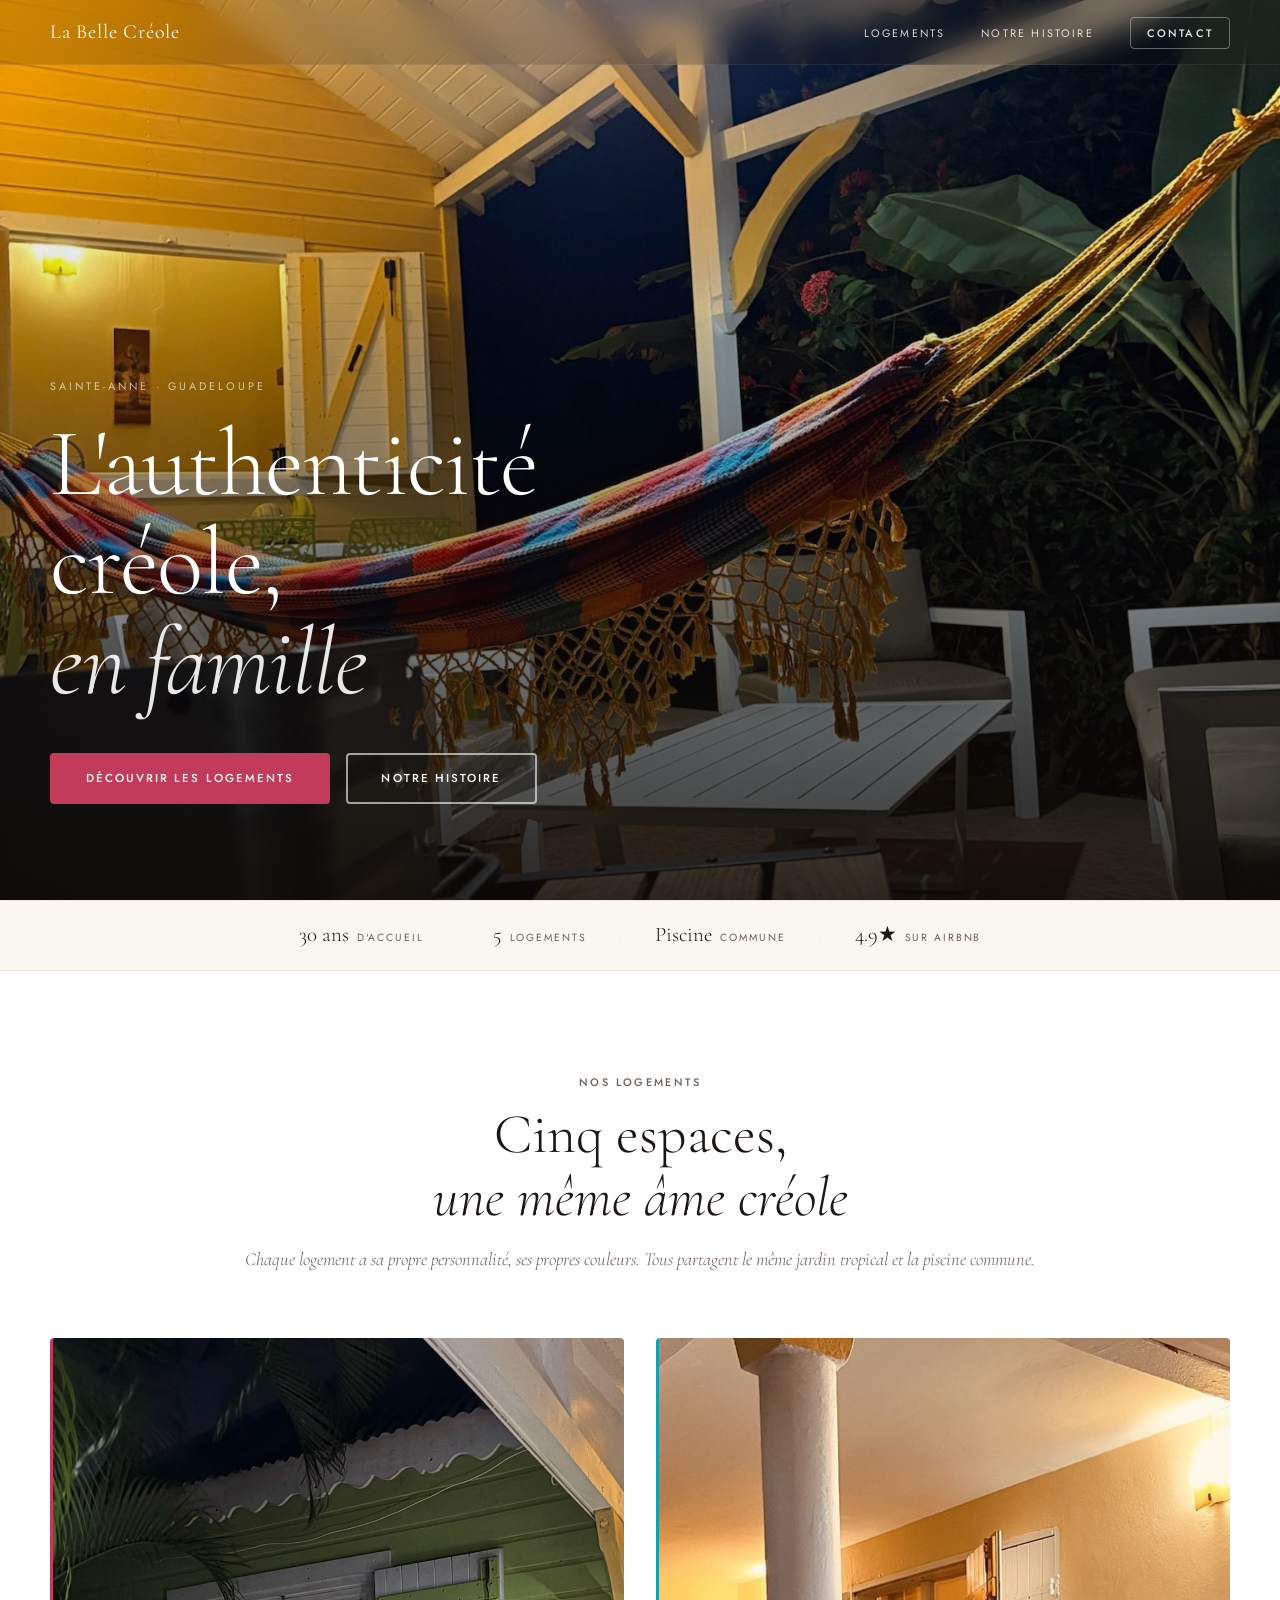
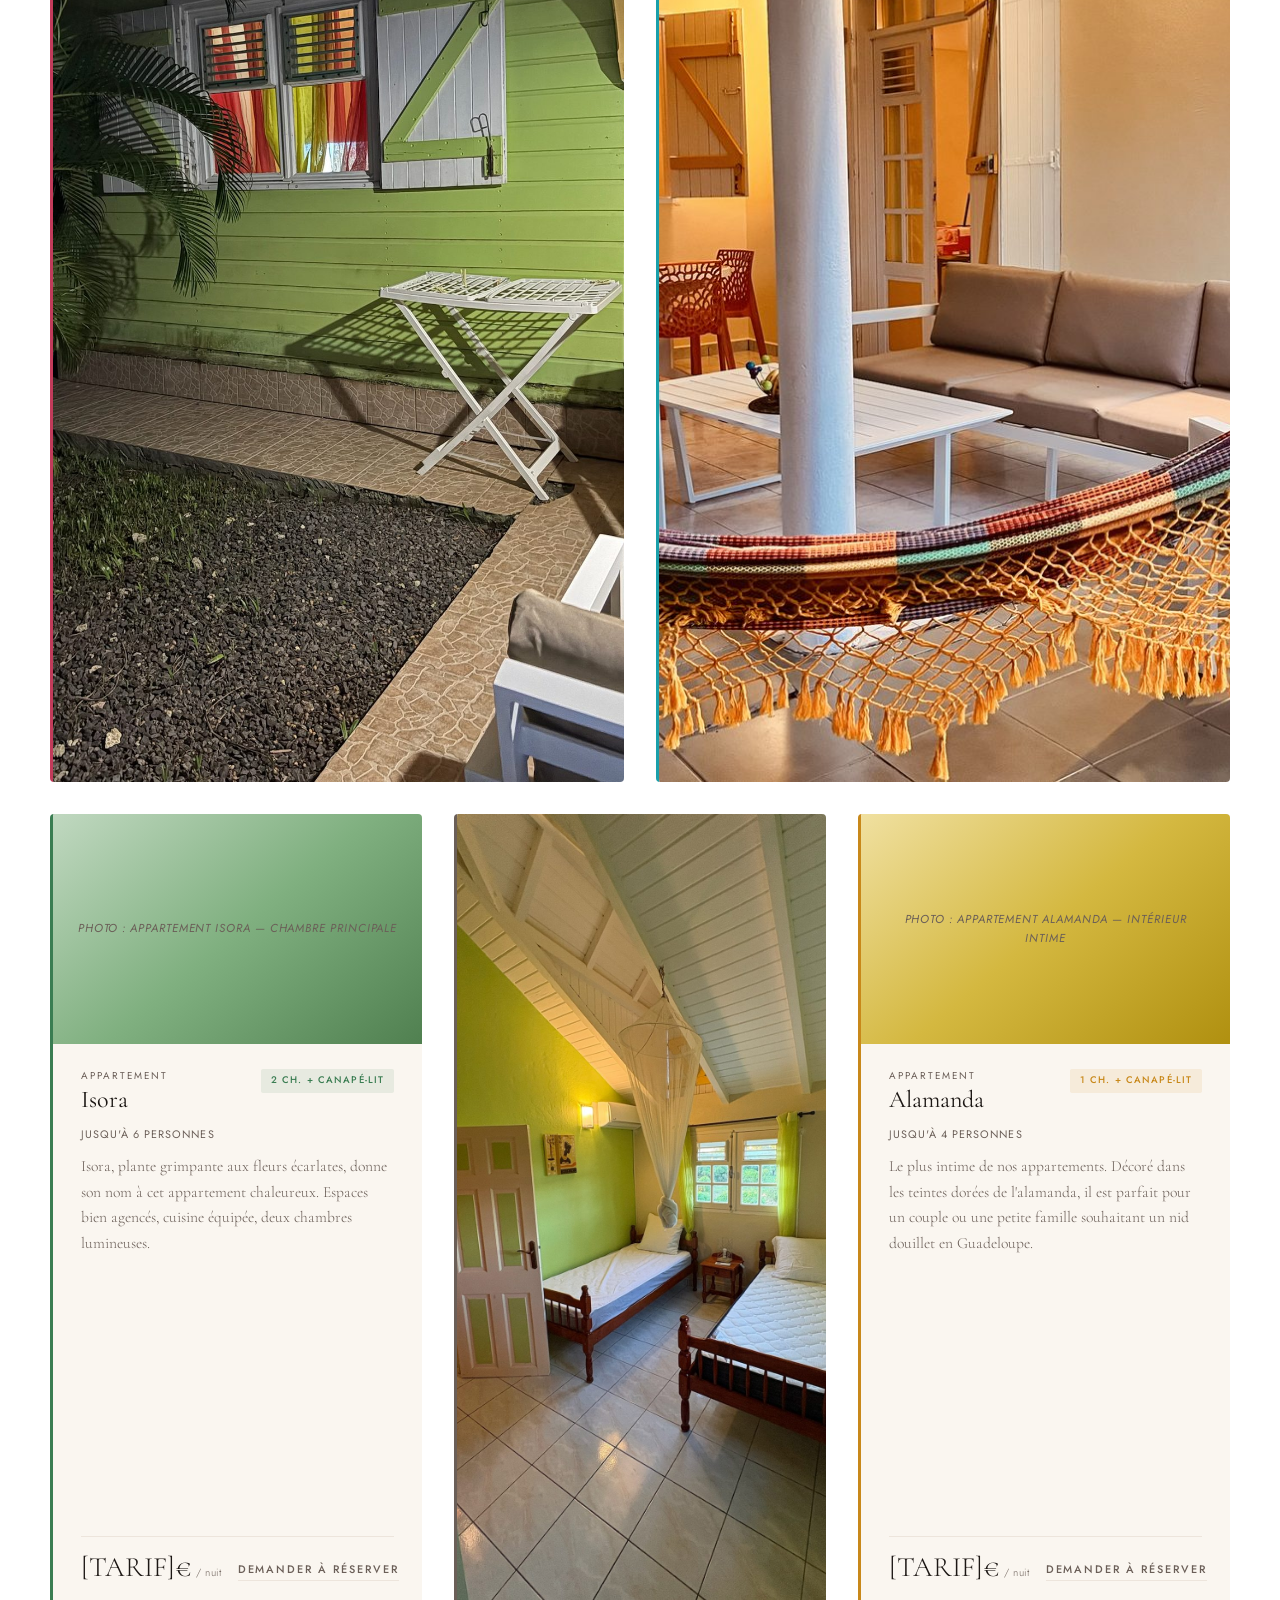
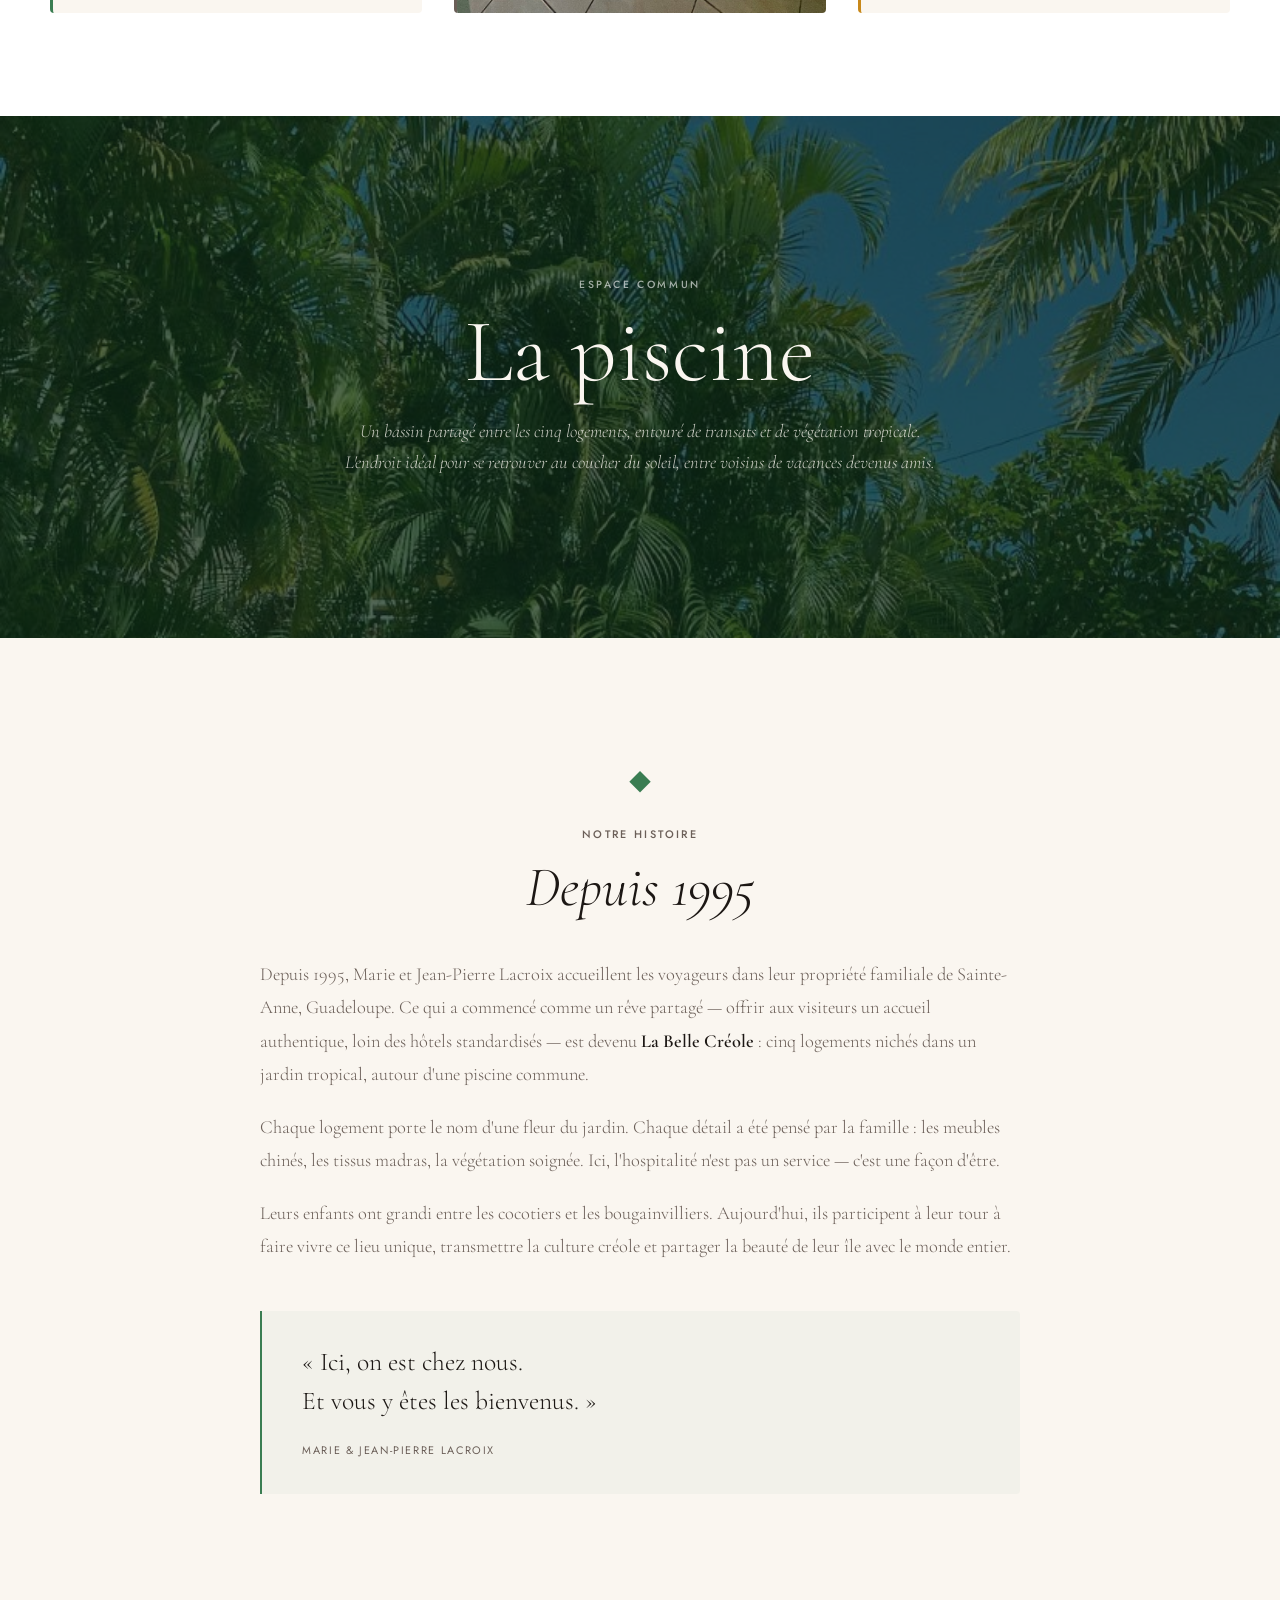
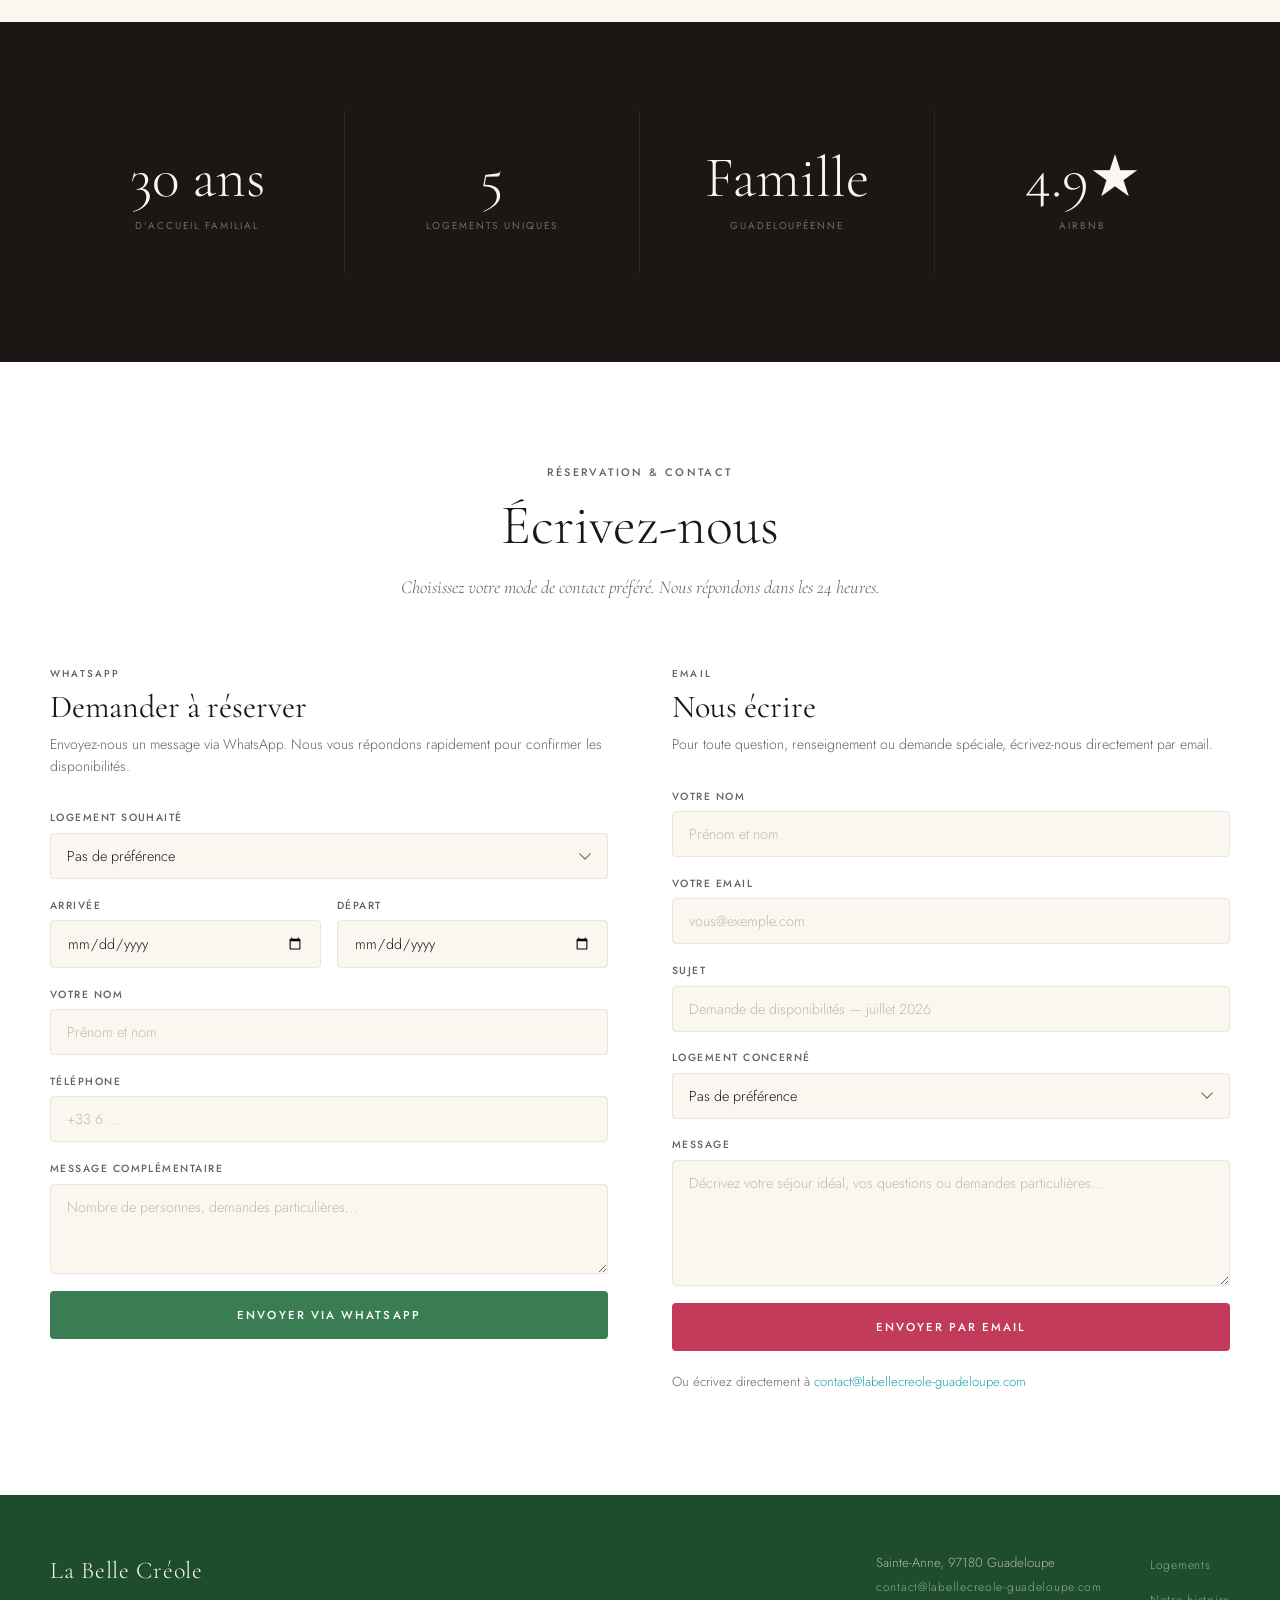
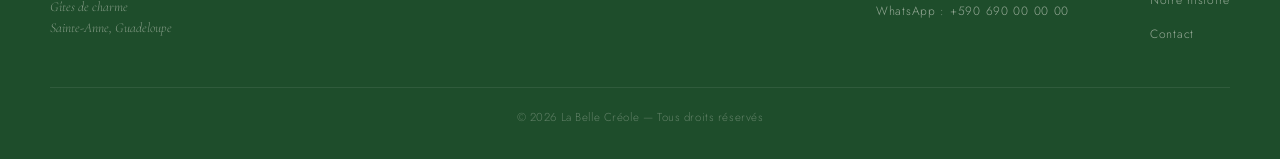
==== commit 63ca97cf: "Add Croton apartment photos and integrate into all 4 propositions - Downloaded 10 photos from Google" ====
--- a/proposition-1/index.html
+++ b/proposition-1/index.html
@@ -109,9 +109,7 @@
           </article>
 
           <article class="card card--croton reveal" data-logement="Appartement «Croton» — 2 chambres + canapé-lit" aria-label="Appartement Croton">
-            <div class="photo-placeholder card-photo" data-photo="appartement-croton-salon" role="img" aria-label="Salon de l'appartement Croton">
-              <span>PHOTO : Appartement Croton — salon lumineux</span>
-            </div>
+            <img src="../photos/web/croton-terrasse.jpg" alt="Appartement Croton — terrasse avec hamac" class="card-photo card-img">
             <div class="card-body">
               <div class="card-header-row">
                 <div>
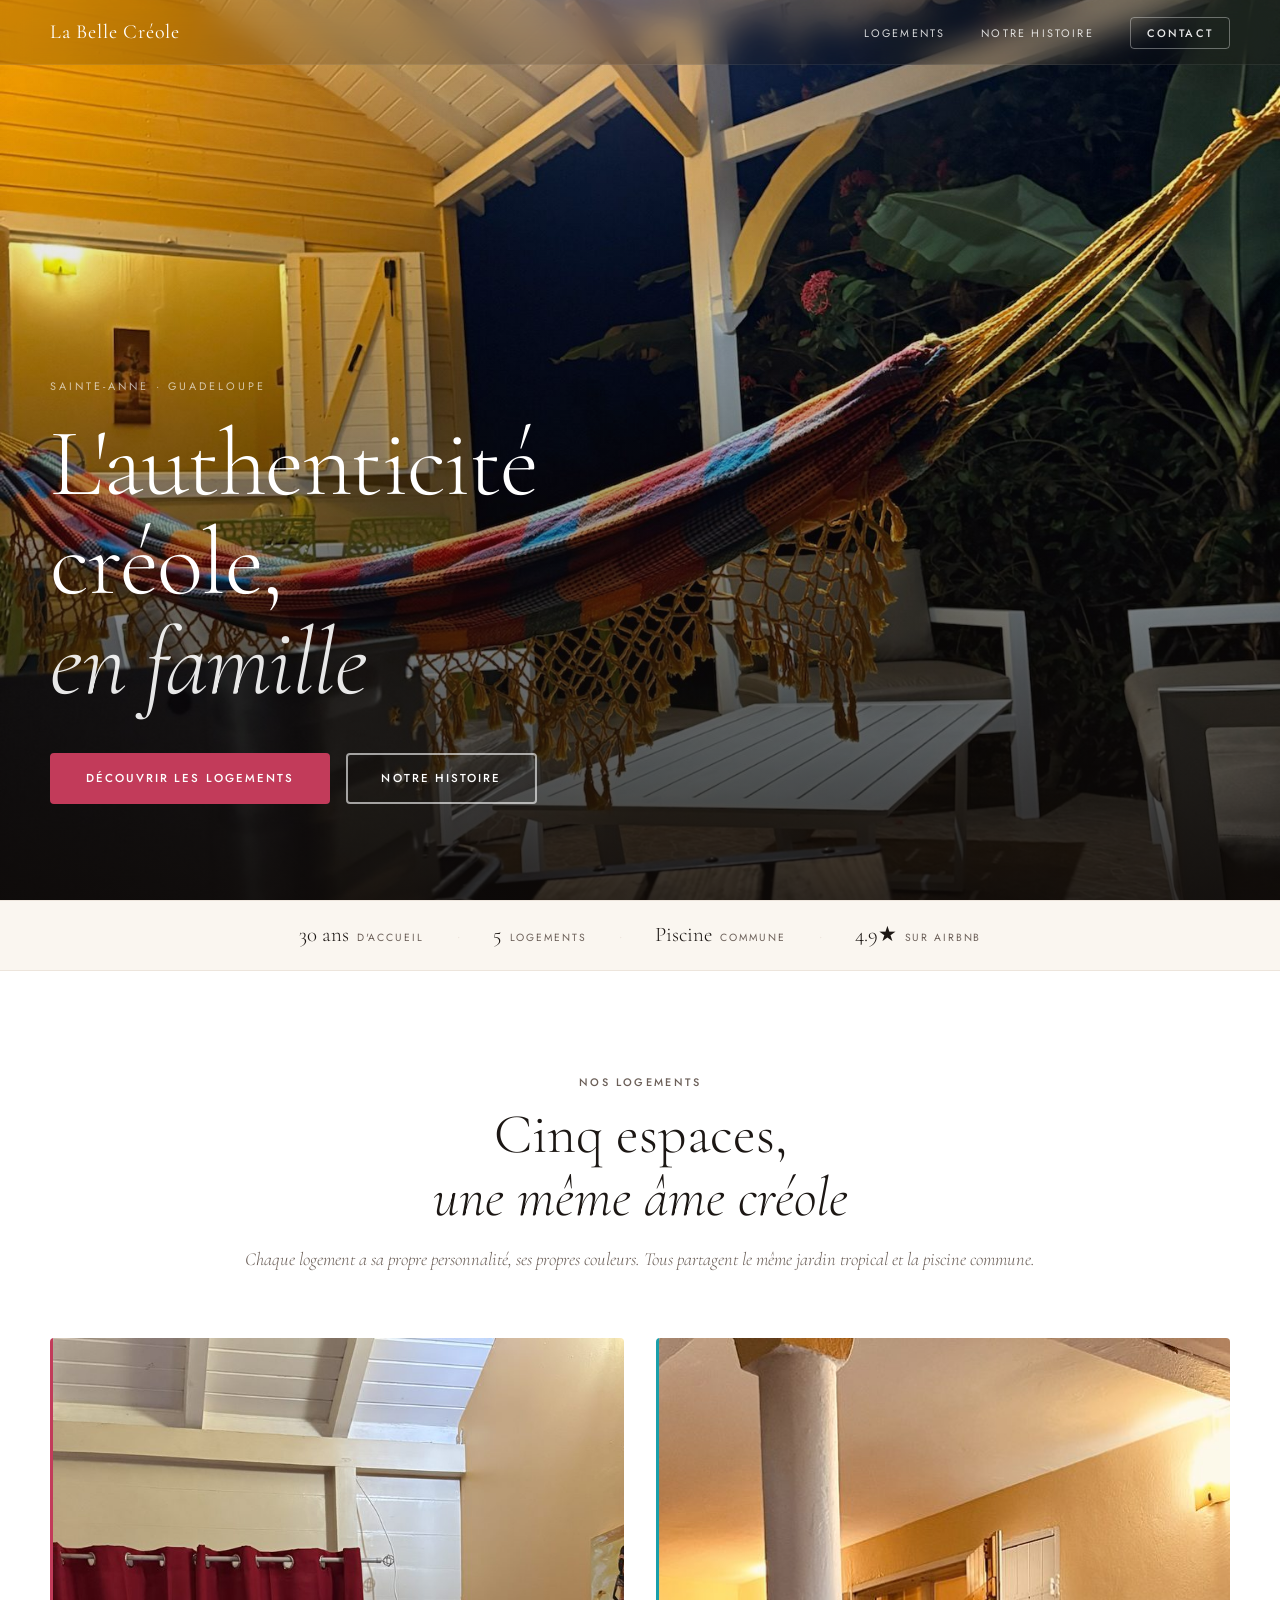
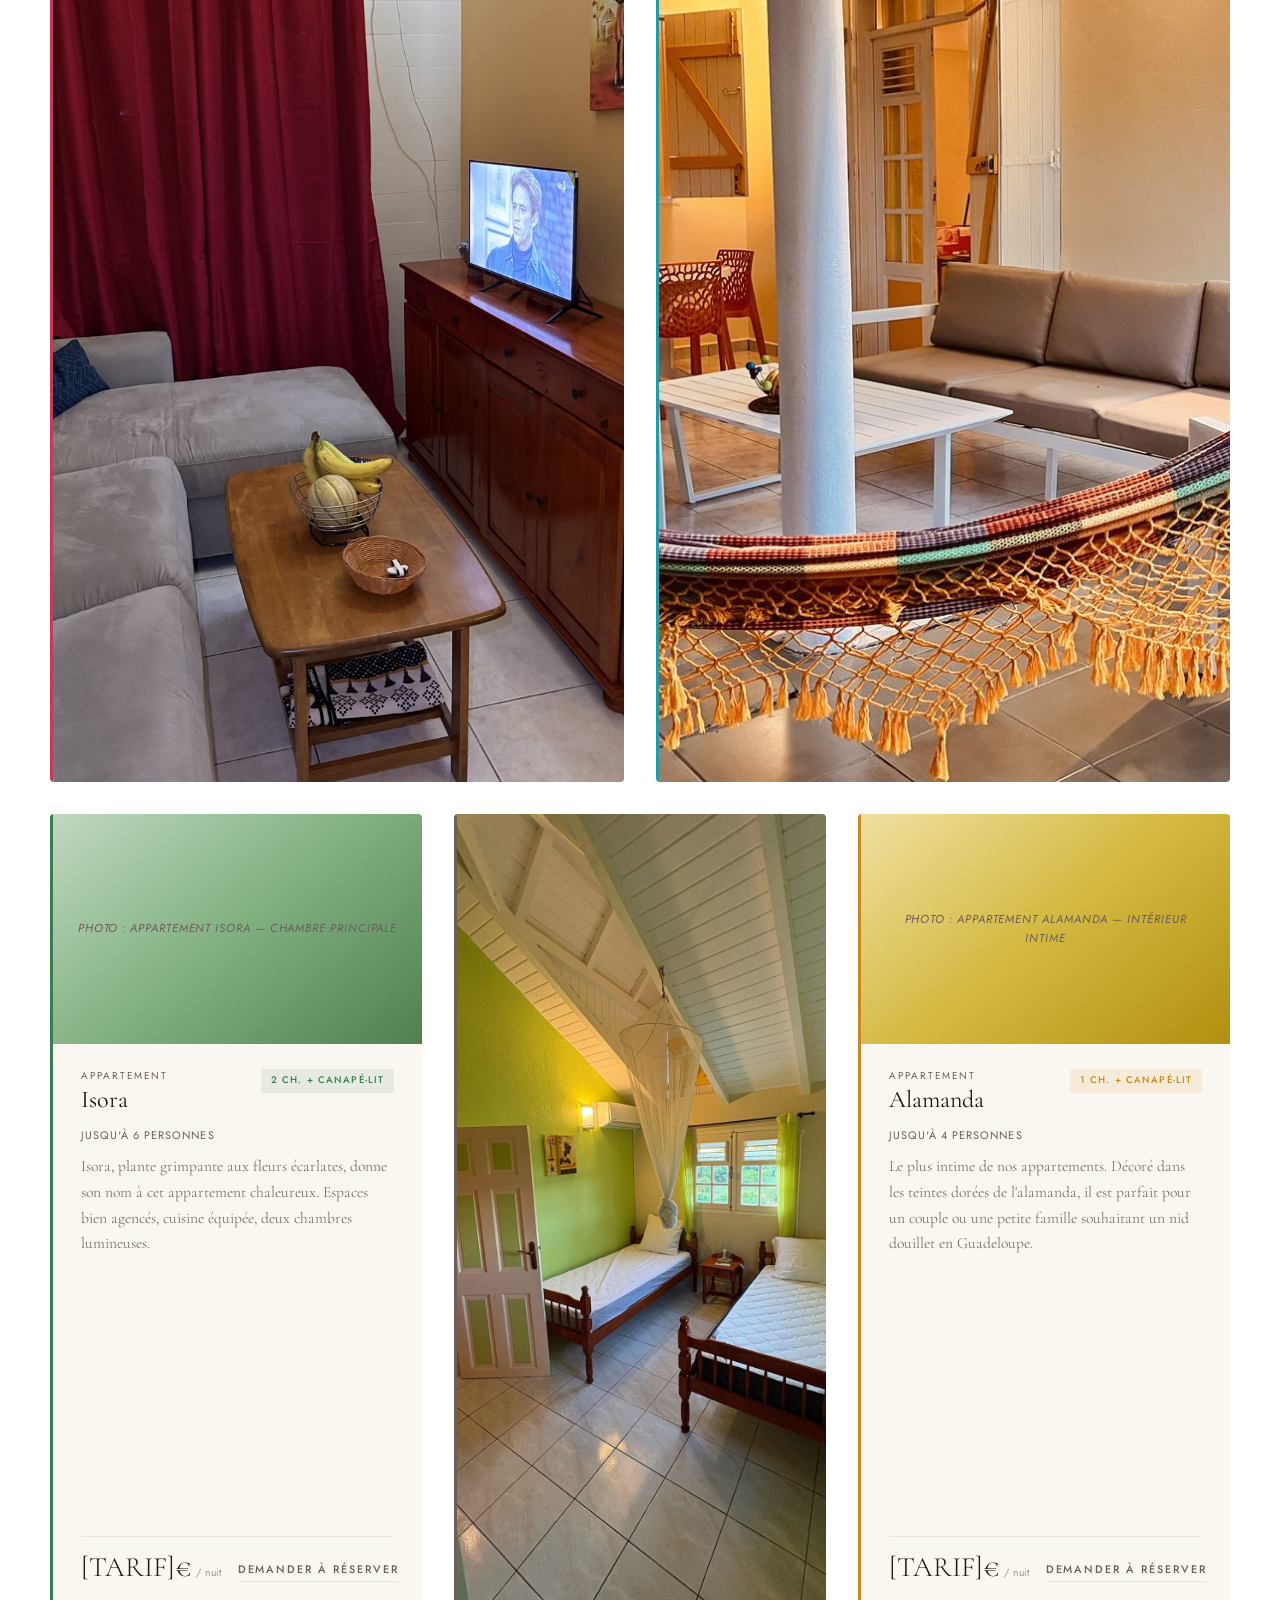
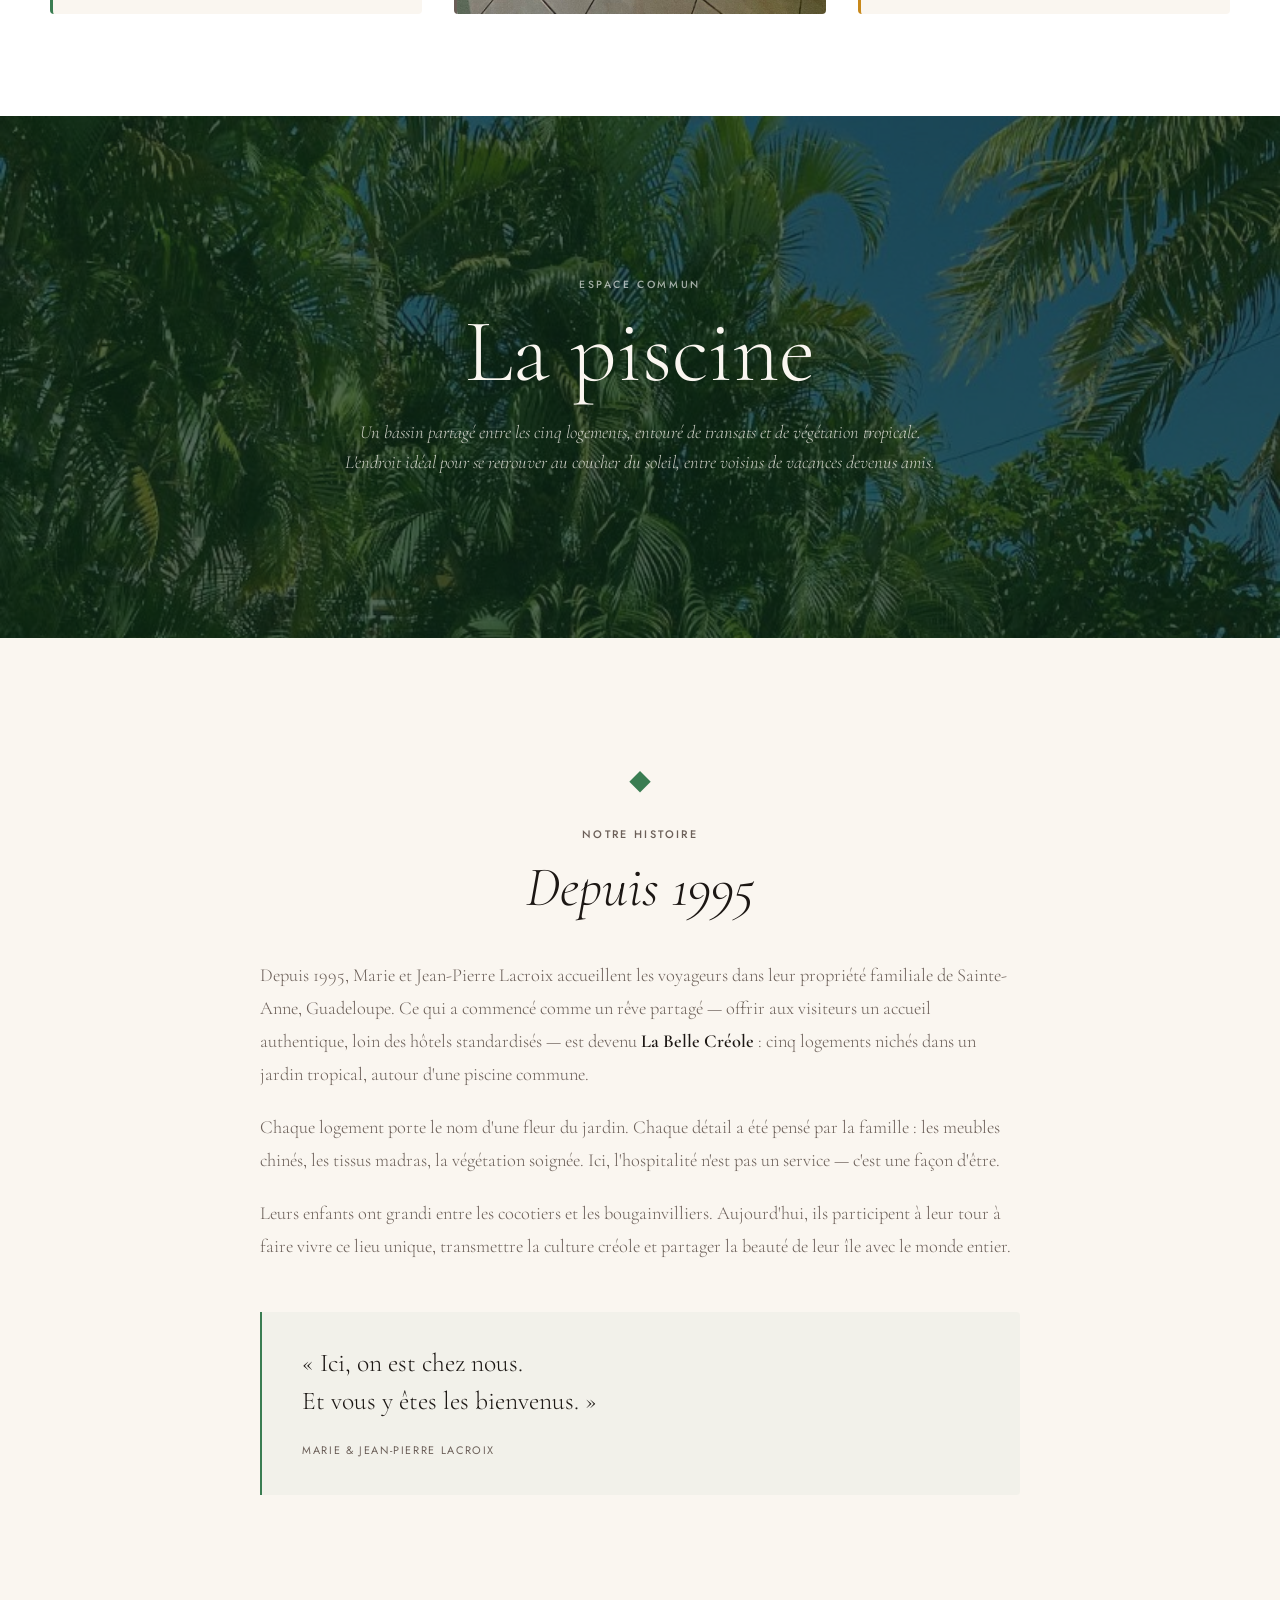
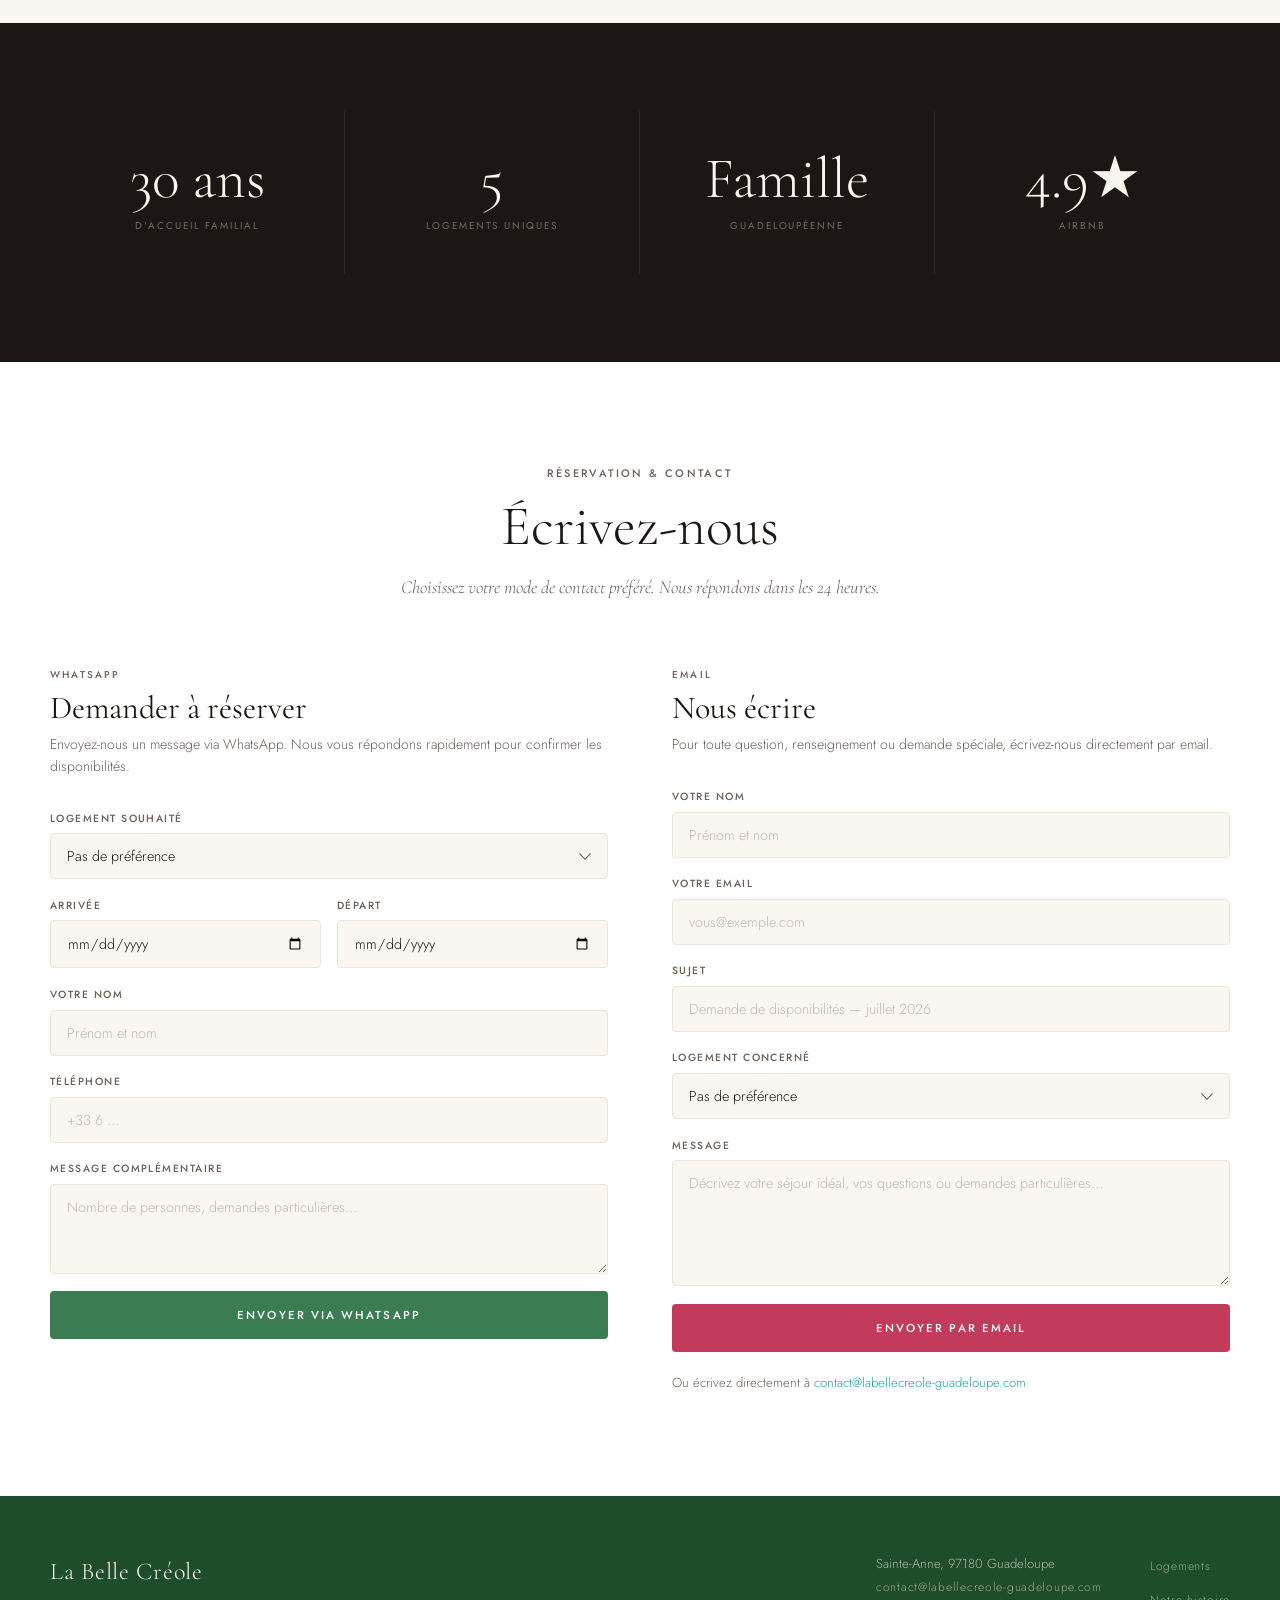
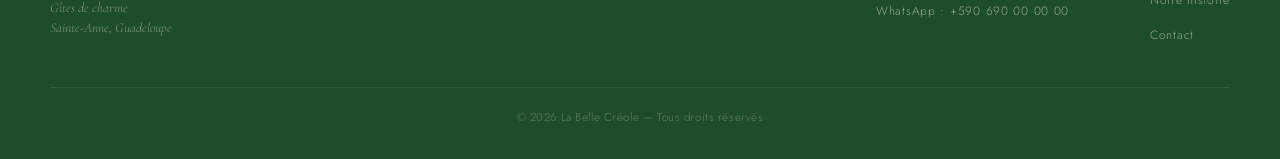
==== commit 26dd2bbb: "Add Hibiscus photos from Google Photos Convert 5 HEIC photos (IMG_5123-5134) to optimized JPEGs (105" ====
--- a/proposition-1/index.html
+++ b/proposition-1/index.html
@@ -90,7 +90,7 @@
 
           <!-- Rangée haute : 2 colonnes — Hibiscus + Croton -->
           <article class="card card--hibiscus reveal" data-logement="Case créole «Hibiscus» — 2 chambres" aria-label="Case créole Hibiscus">
-            <img src="../photos/web/exterieur-vert.jpg" alt="Case créole Hibiscus" class="card-photo card-img">
+            <img src="../photos/web/hibiscus-5134.jpg" alt="Case créole Hibiscus" class="card-photo card-img">
             <div class="card-body">
               <div class="card-header-row">
                 <div>
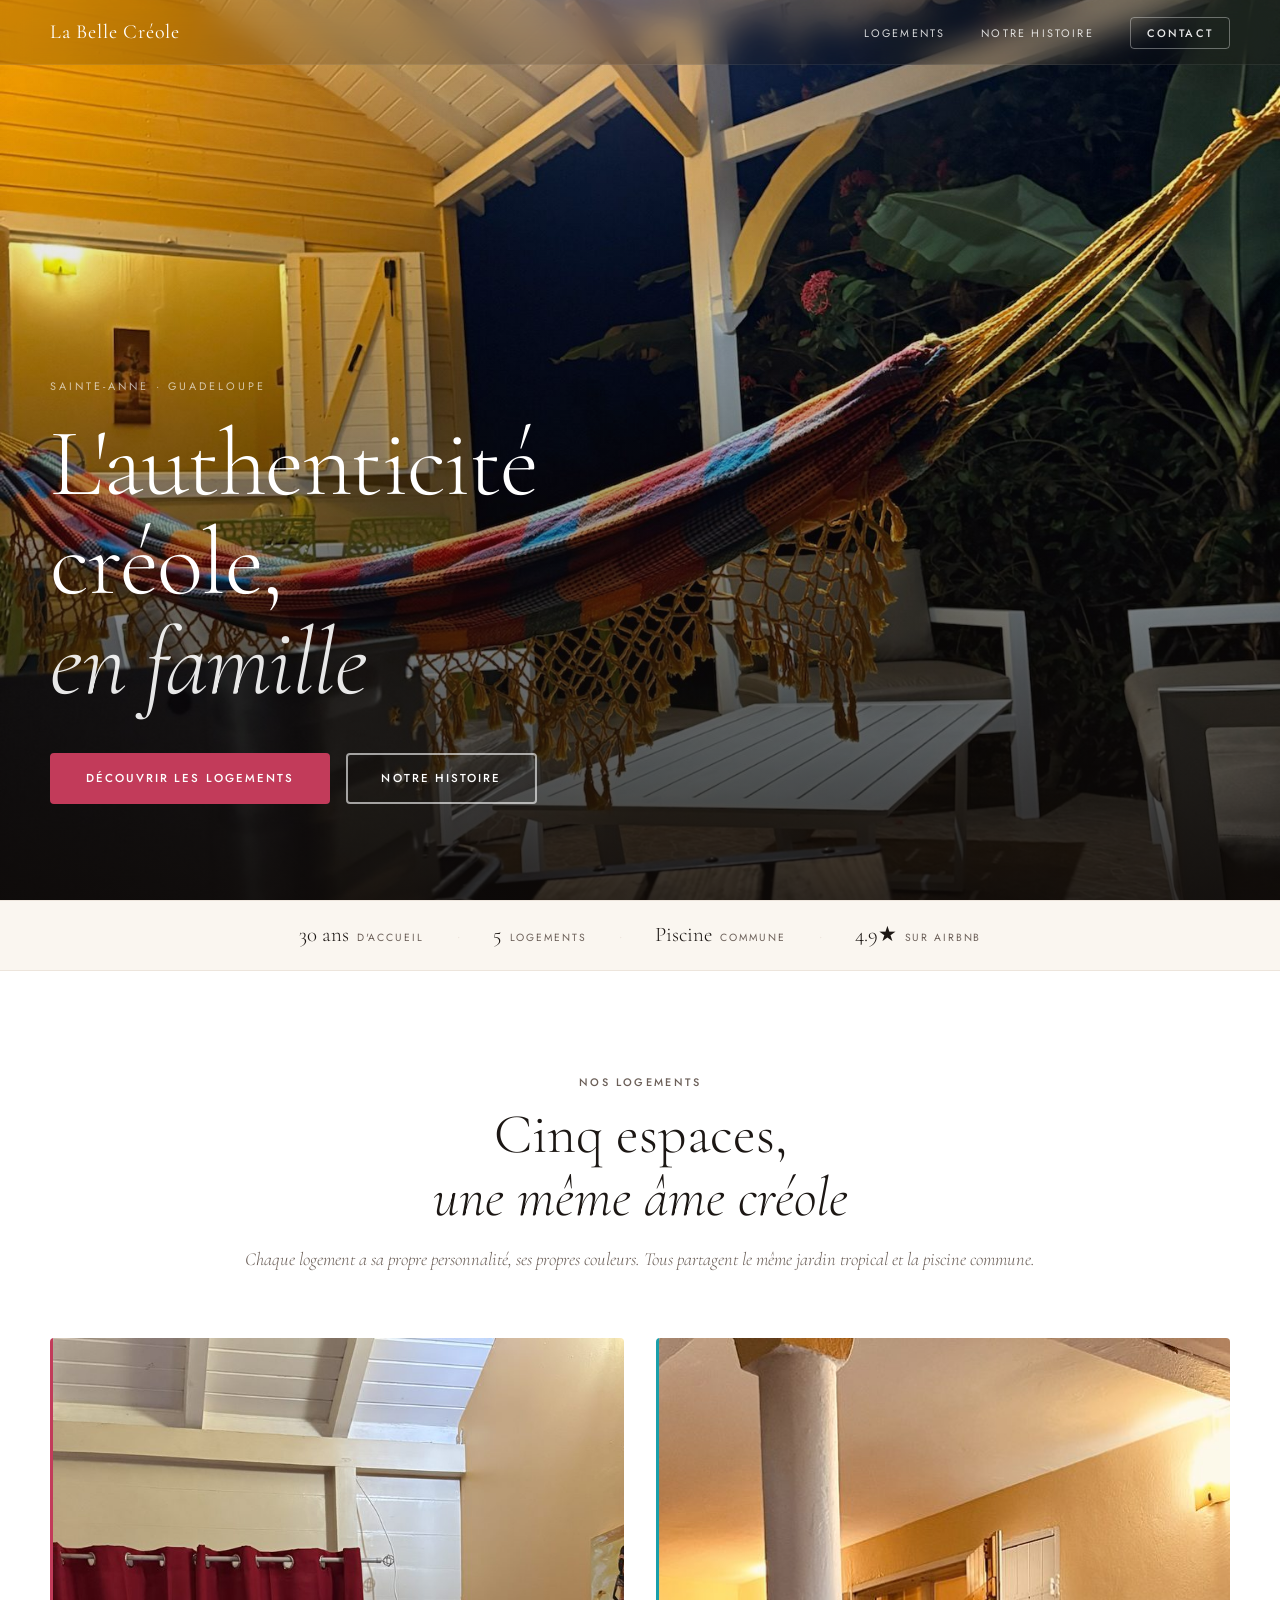
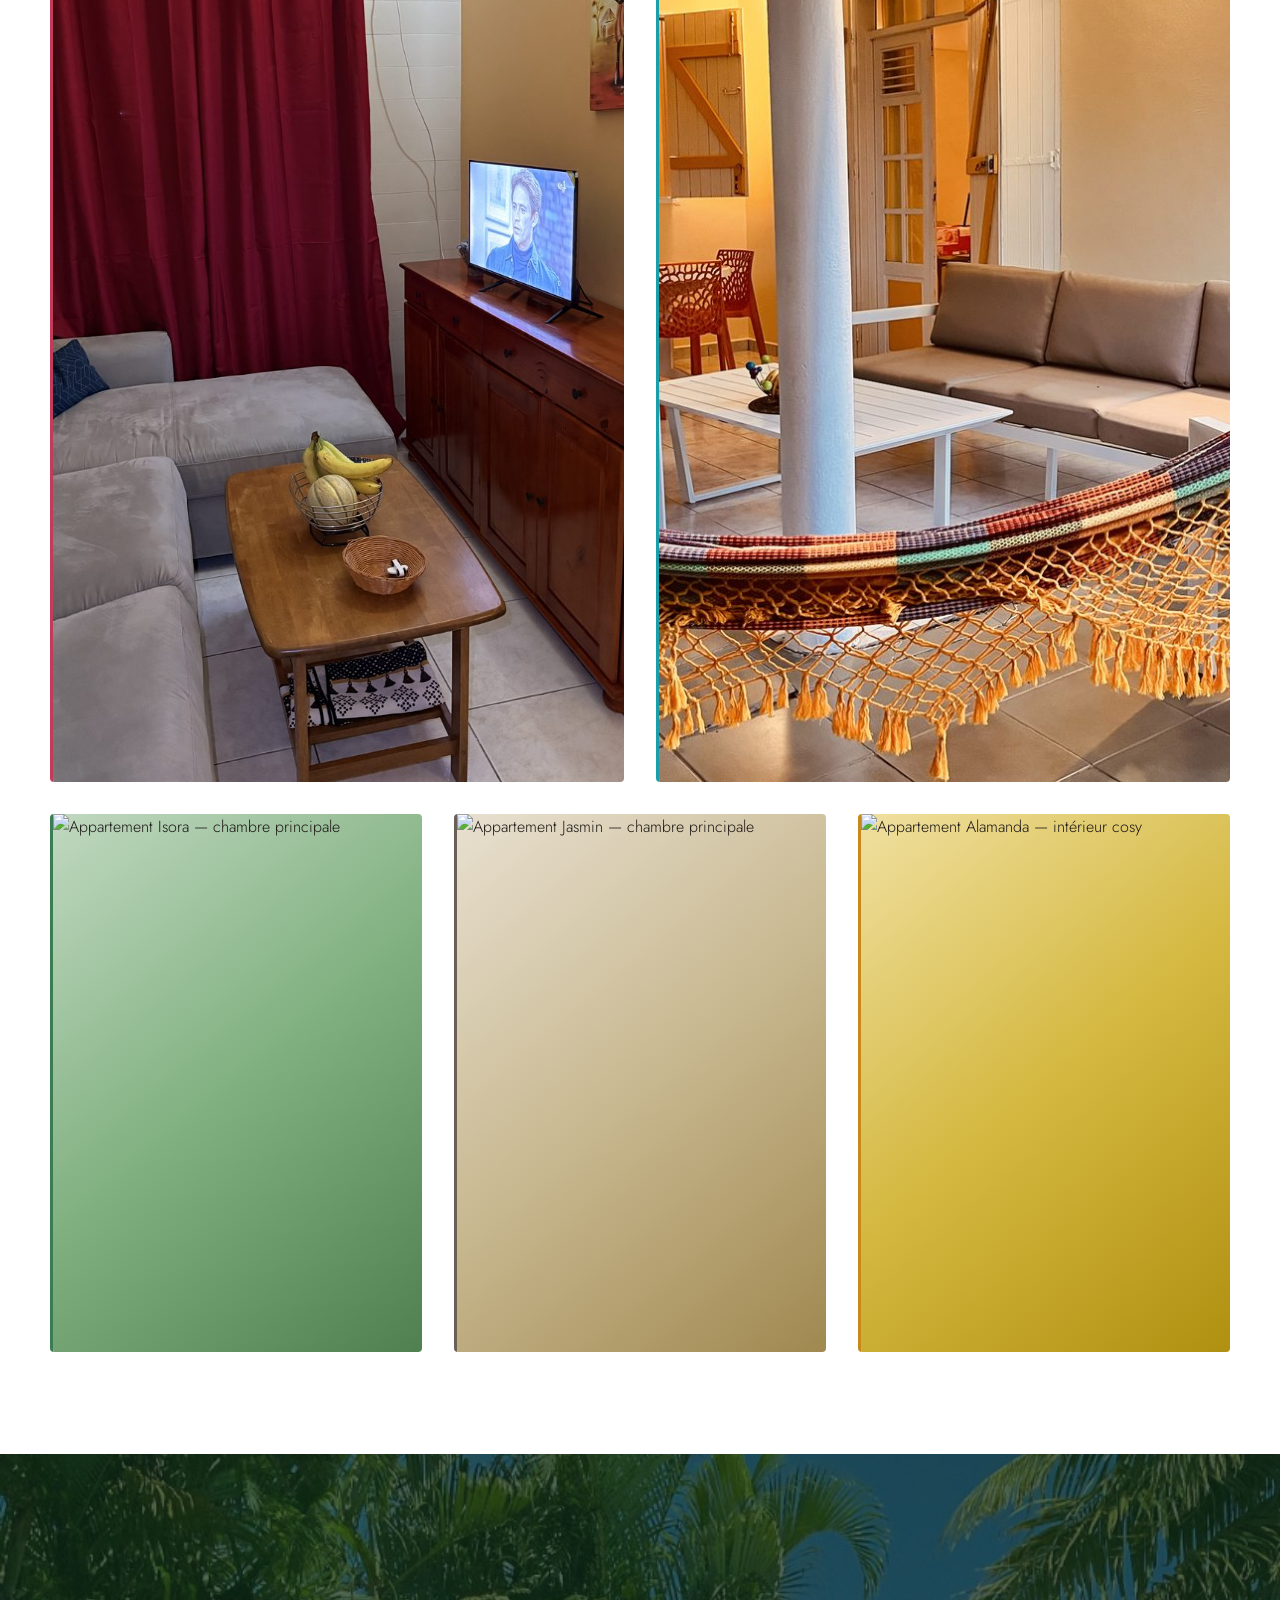
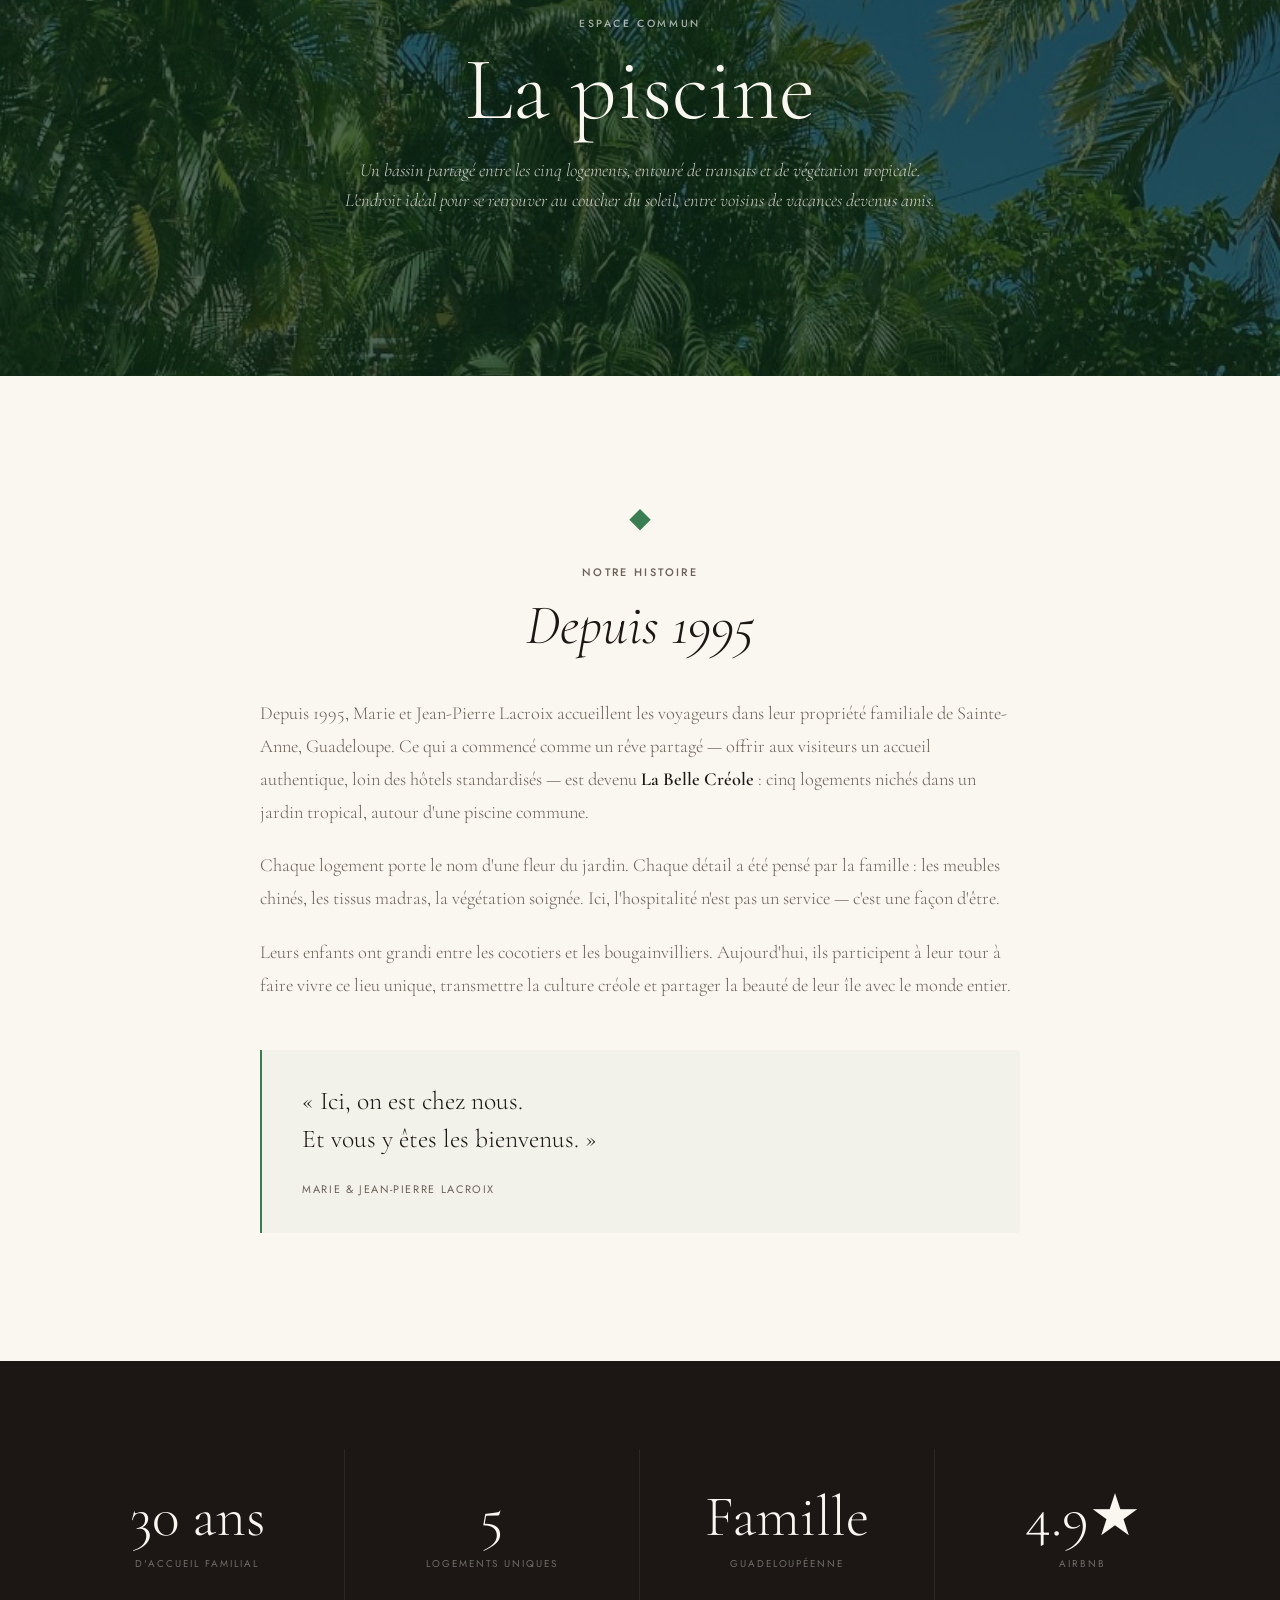
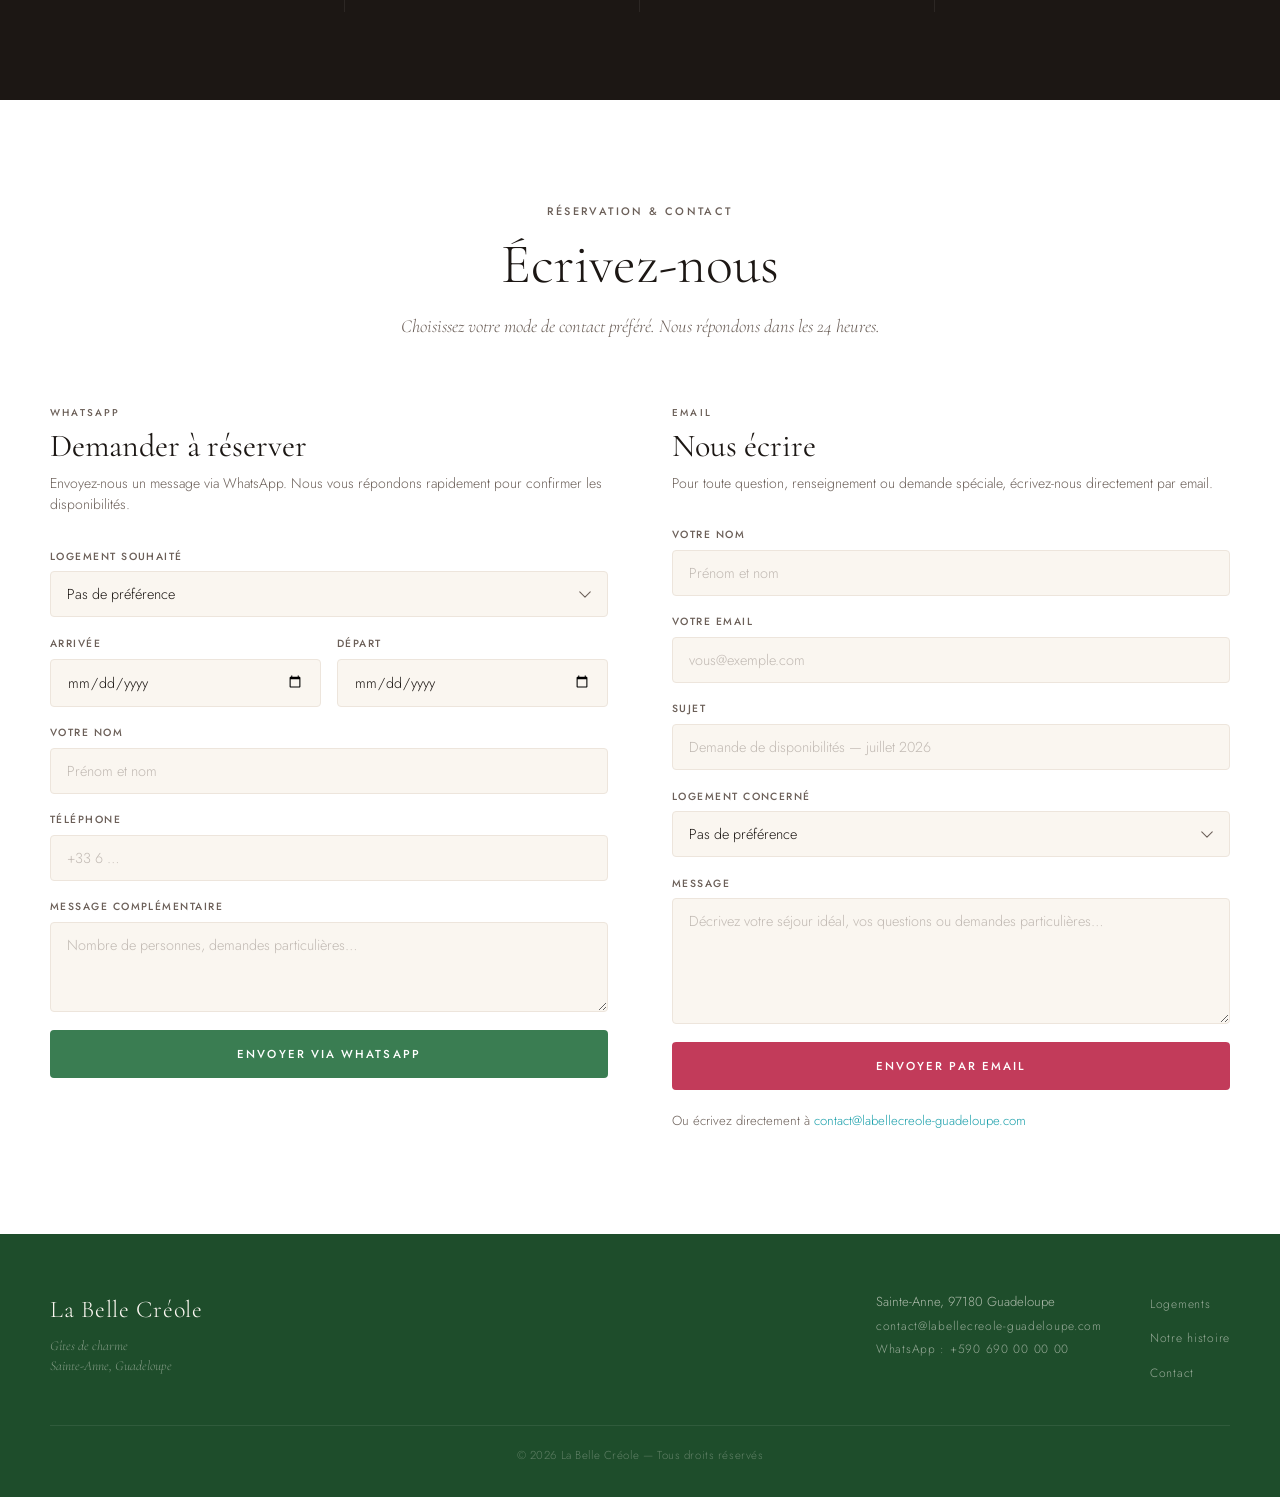
==== commit 404b6c84: "Add Jasmin/Isora/Alamanda photos to all 4 propositions + download workflow - Replace photo-placehold" ====
--- a/proposition-1/index.html
+++ b/proposition-1/index.html
@@ -129,9 +129,7 @@
 
           <!-- Rangée basse : 3 colonnes — Isora, Jasmin, Alamanda -->
           <article class="card card--isora reveal" data-logement="Appartement «Isora» — 2 chambres + canapé-lit" aria-label="Appartement Isora">
-            <div class="photo-placeholder card-photo" data-photo="appartement-isora-chambre" role="img" aria-label="Chambre de l'appartement Isora">
-              <span>PHOTO : Appartement Isora — chambre principale</span>
-            </div>
+            <img src="../photos/web/isora-main.jpg" alt="Appartement Isora — chambre principale" class="card-photo card-img">
             <div class="card-body">
               <div class="card-header-row">
                 <div>
@@ -150,7 +148,7 @@
           </article>
 
           <article class="card card--jasmin reveal" data-logement="Appartement «Jasmin» — 2 chambres + canapé-lit" aria-label="Appartement Jasmin">
-            <img src="../photos/web/jasmin-chambre1.jpg" alt="Appartement Jasmin — chambre" class="card-photo card-img">
+            <img src="../photos/web/jasmin-main.jpg" alt="Appartement Jasmin — chambre principale" class="card-photo card-img">
             <div class="card-body">
               <div class="card-header-row">
                 <div>
@@ -169,9 +167,7 @@
           </article>
 
           <article class="card card--alamanda reveal" data-logement="Appartement «Alamanda» — 1 chambre + canapé-lit" aria-label="Appartement Alamanda">
-            <div class="photo-placeholder card-photo" data-photo="appartement-alamanda-interieur" role="img" aria-label="Intérieur de l'appartement Alamanda">
-              <span>PHOTO : Appartement Alamanda — intérieur intime</span>
-            </div>
+            <img src="../photos/web/alamanda-main.jpg" alt="Appartement Alamanda — intérieur cosy" class="card-photo card-img">
             <div class="card-body">
               <div class="card-header-row">
                 <div>
